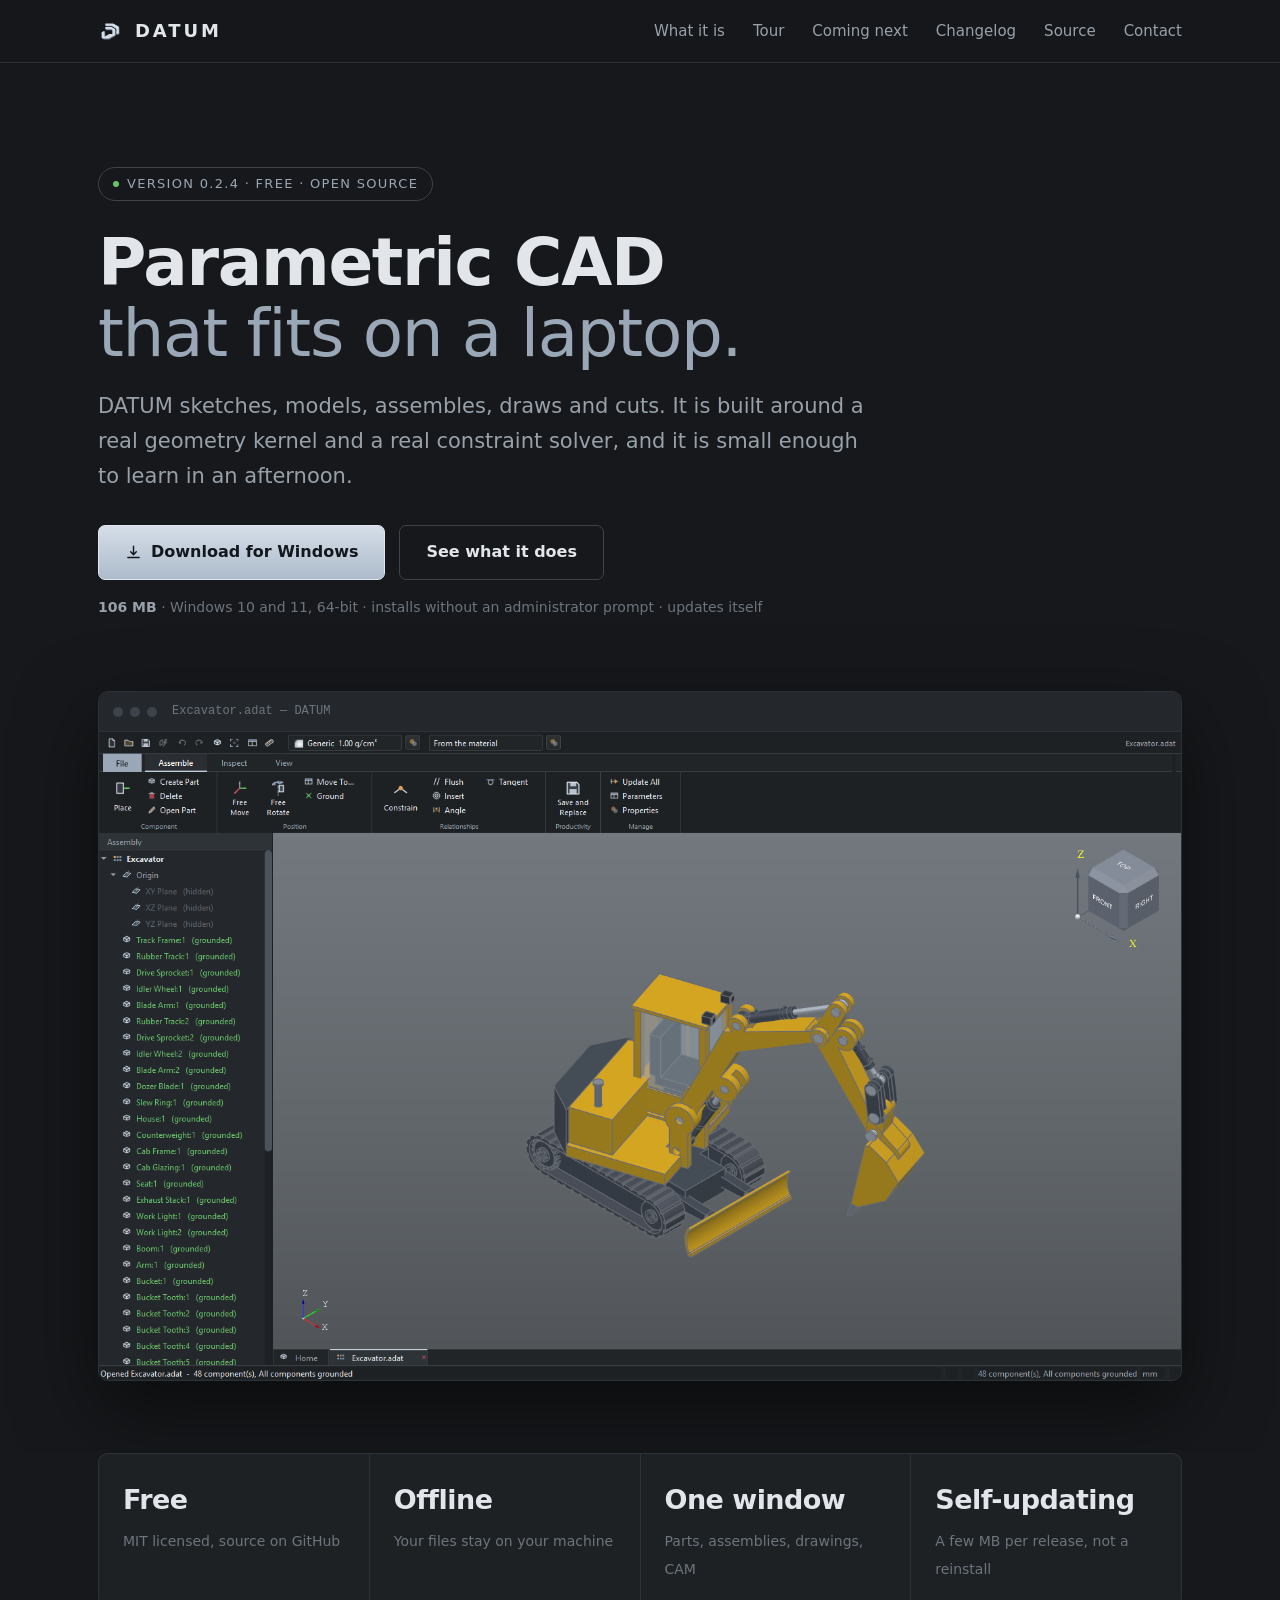
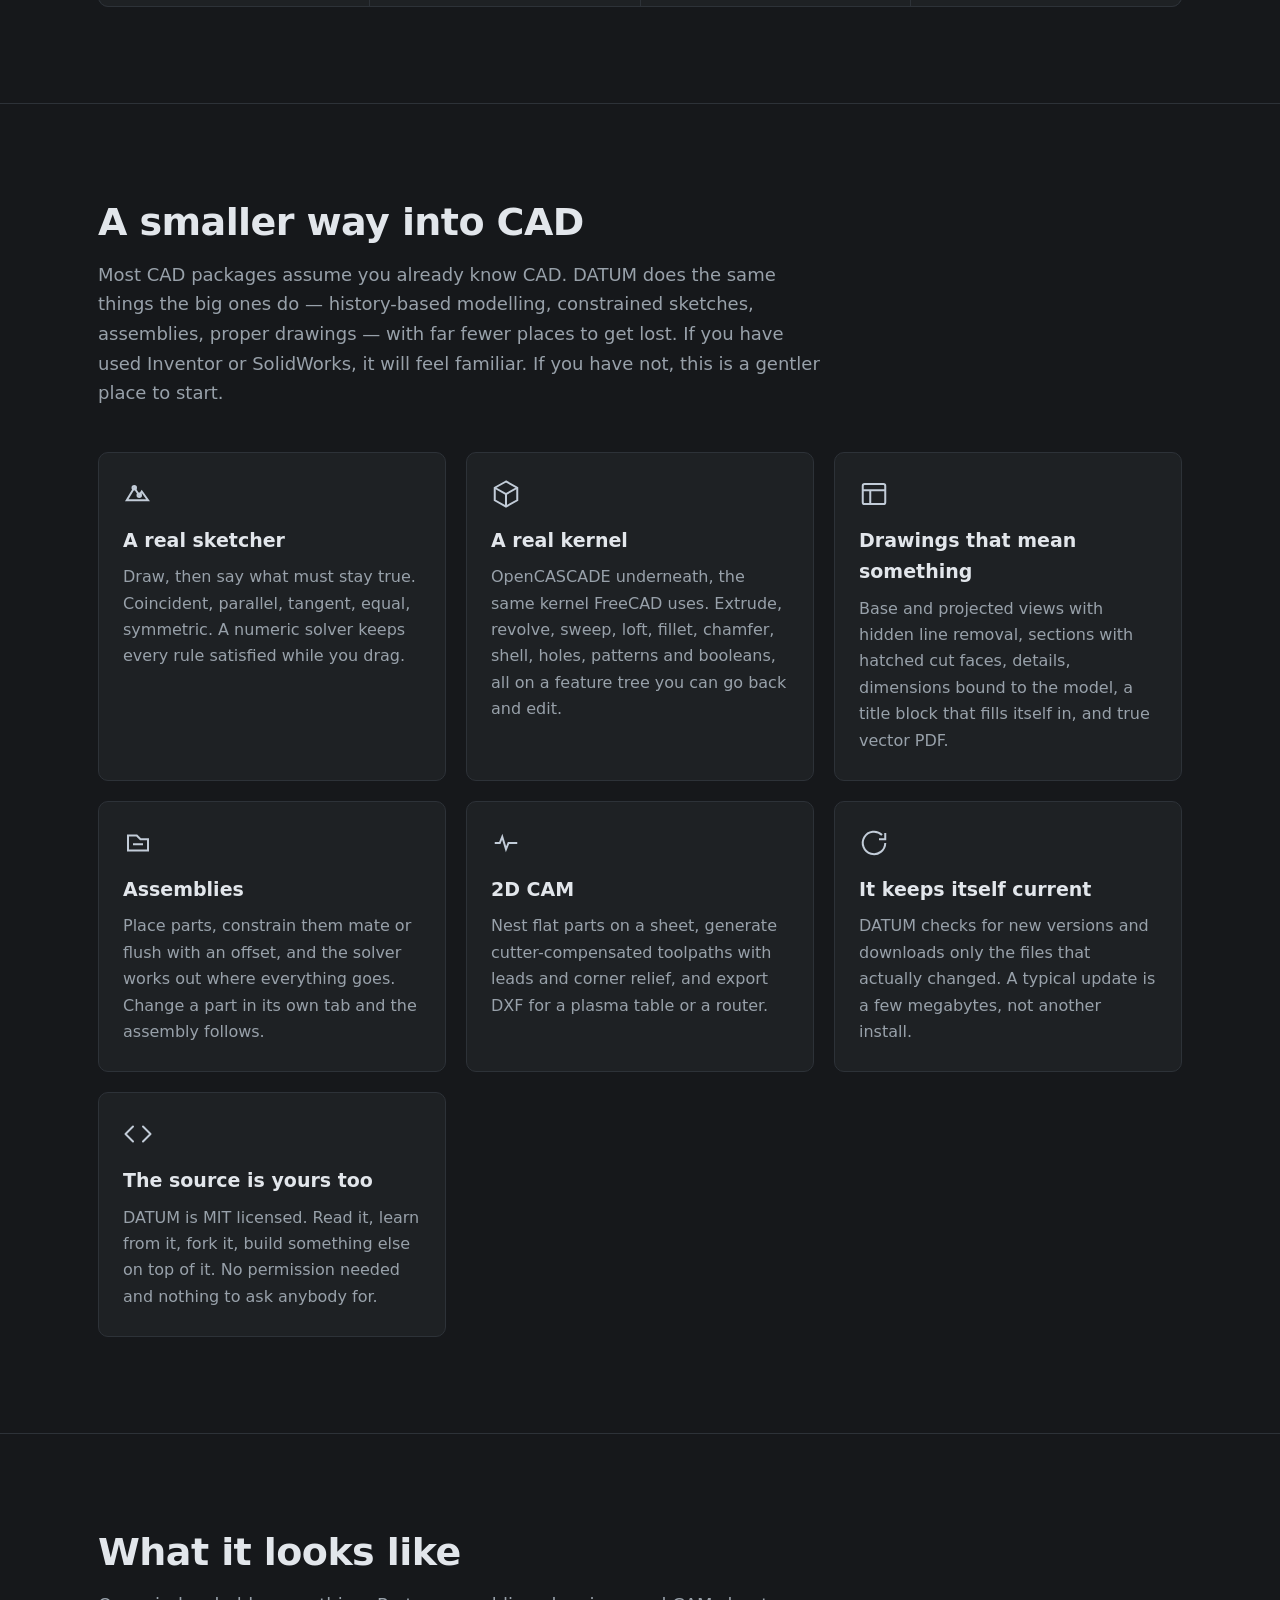
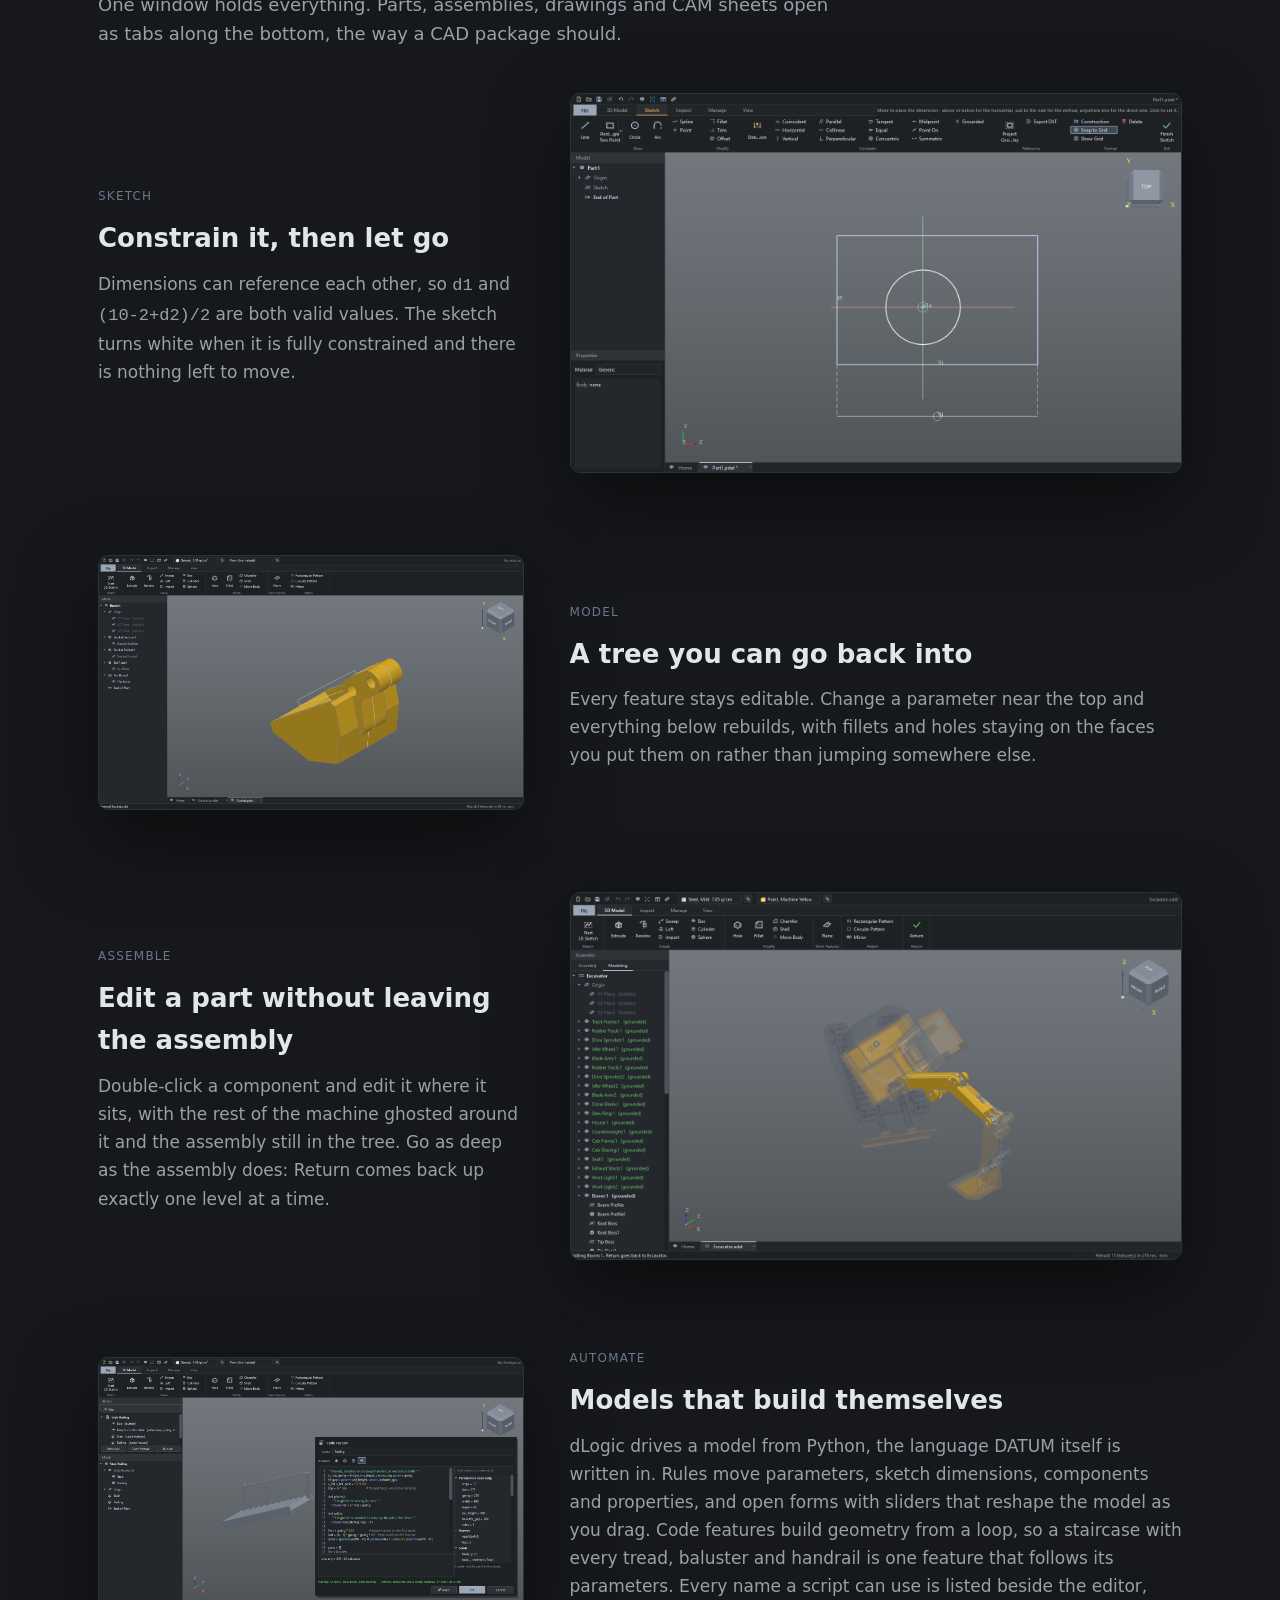
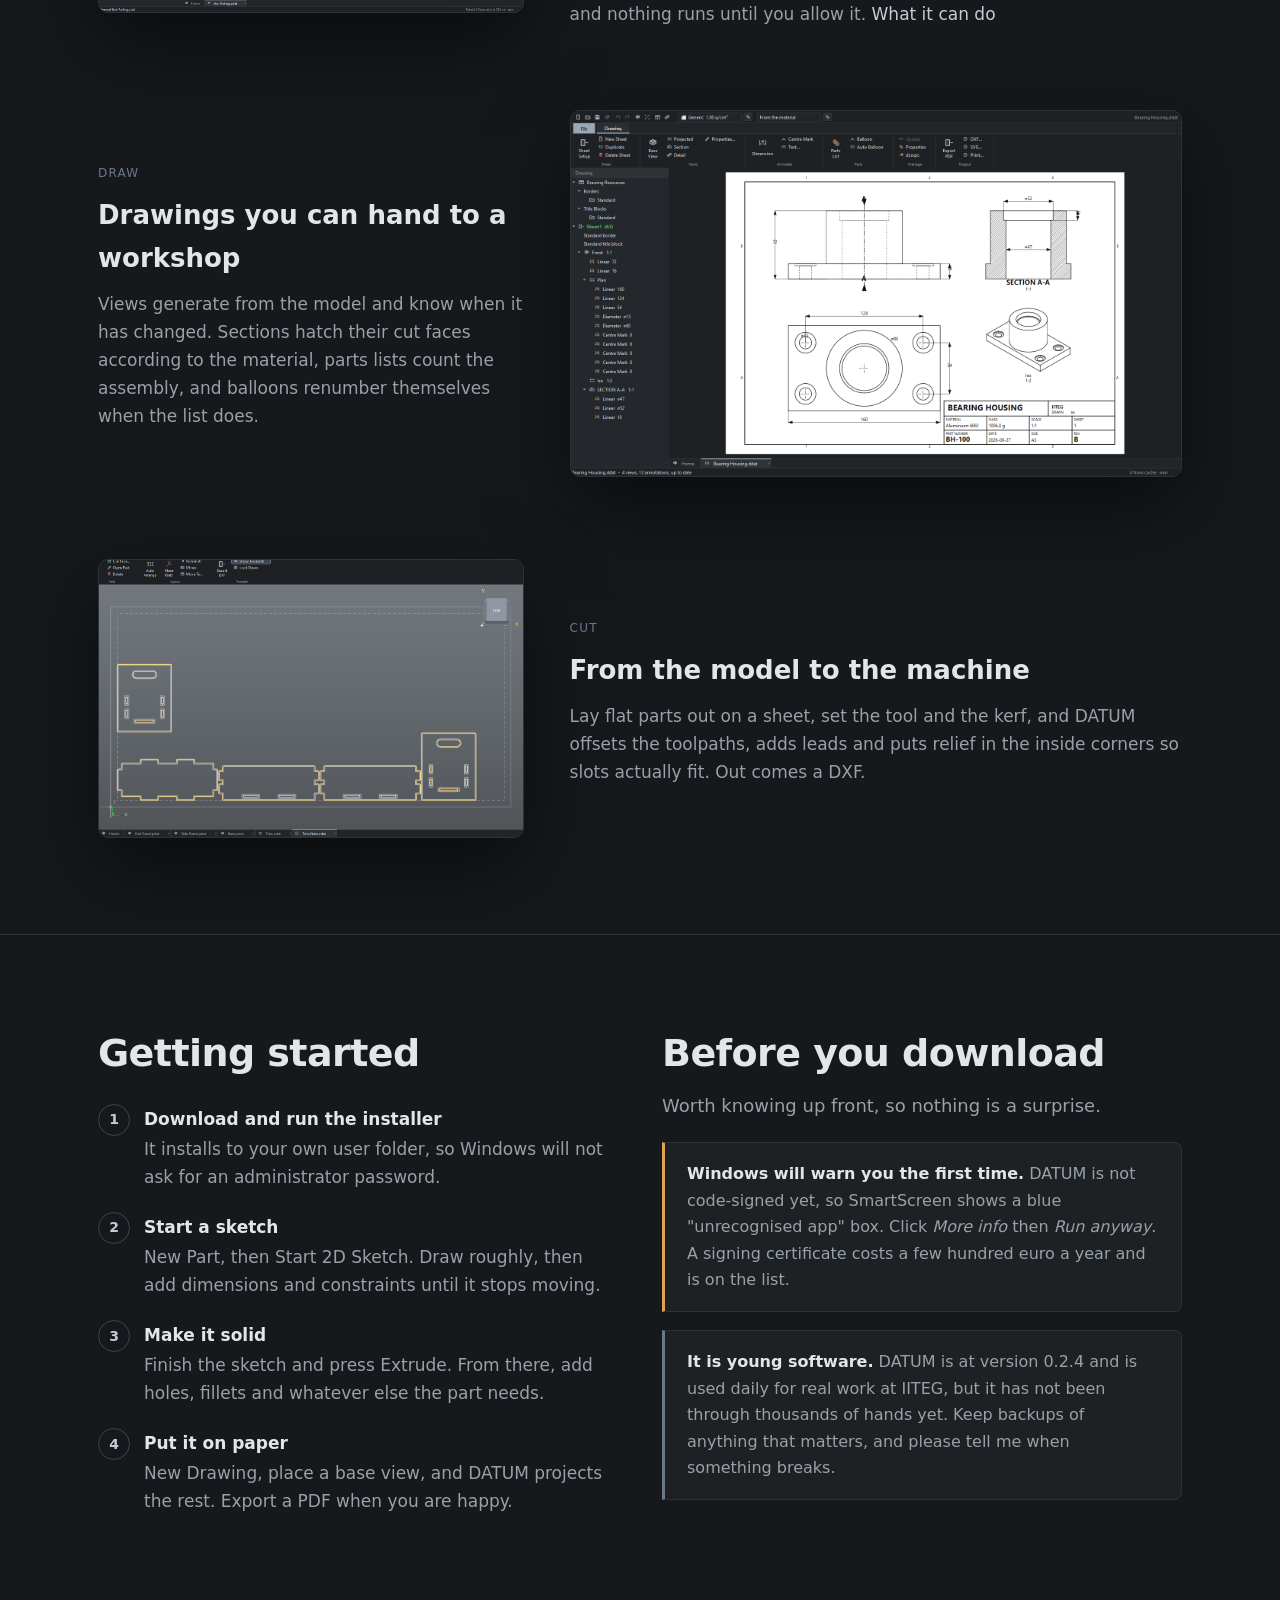
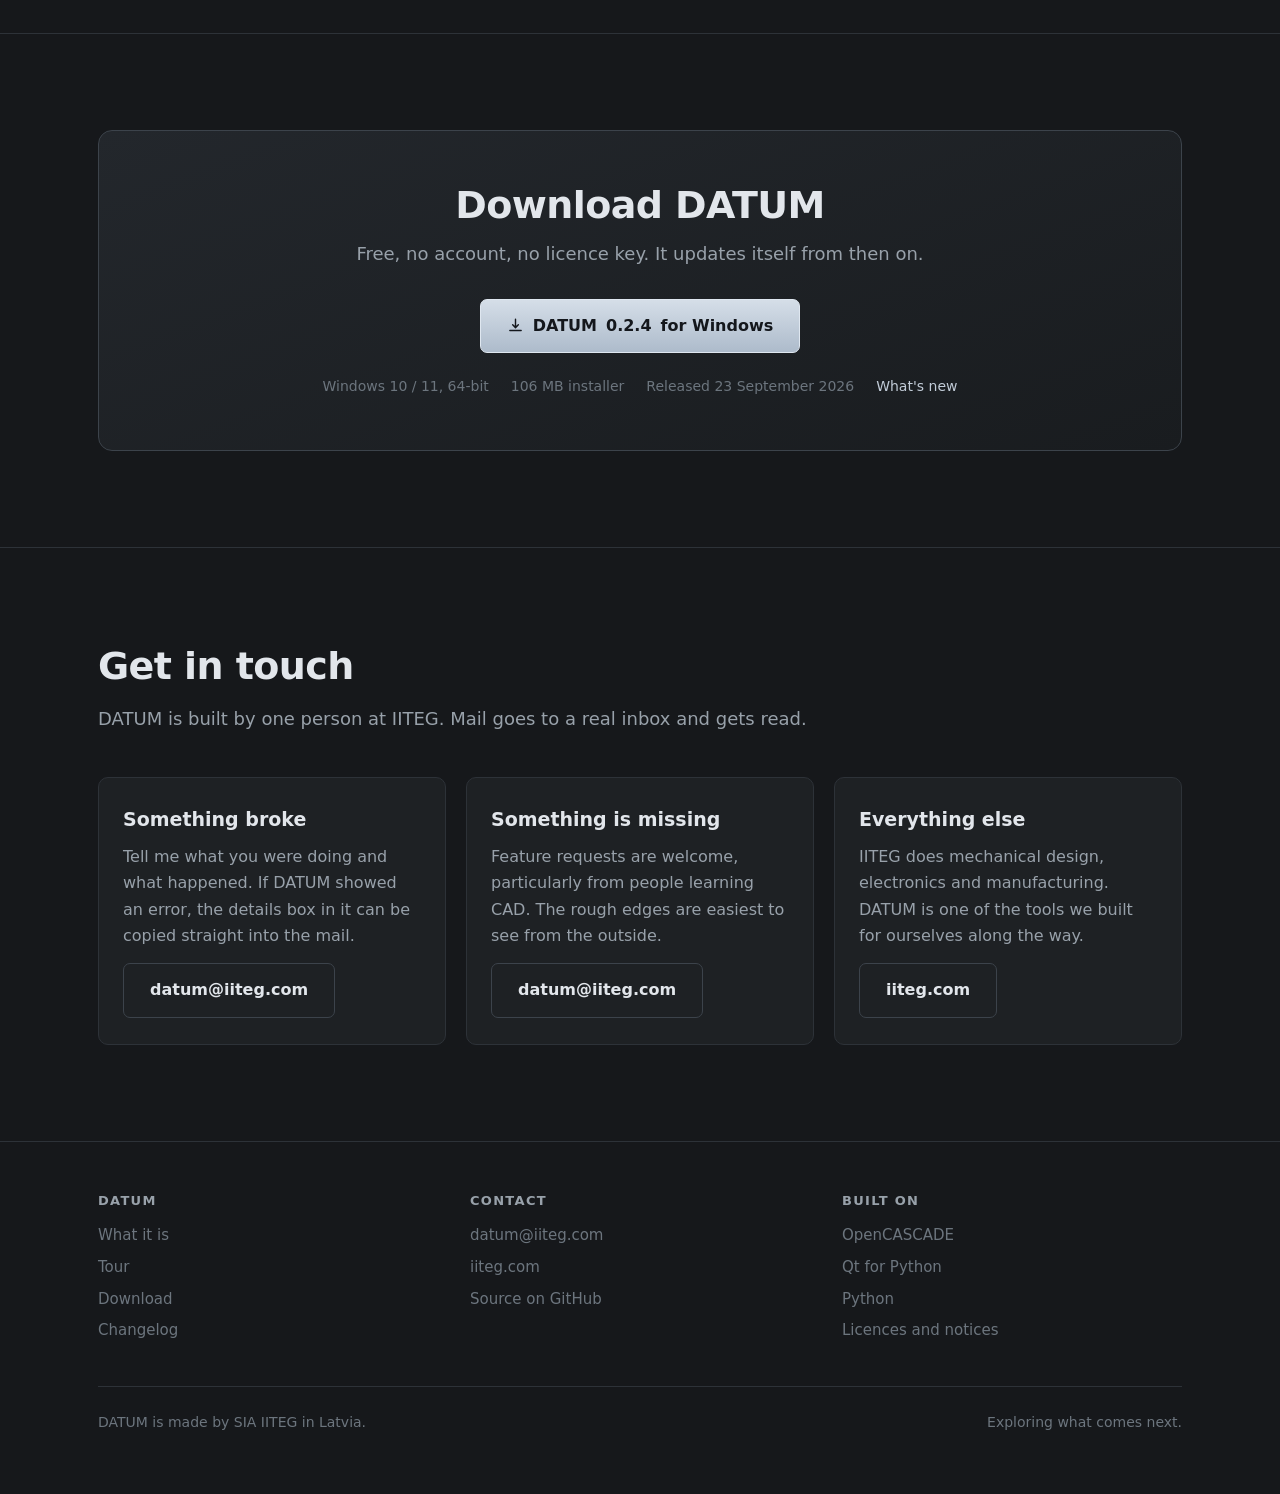
==== site/index.html @ 42f914b1 "Coming next on the website, read live from the admin board A new public endpoint, api.iiteg.com/datu" ====
<!DOCTYPE html>
<html lang="en">
<head>
<meta charset="utf-8">
<meta name="viewport" content="width=device-width, initial-scale=1">
<title>DATUM — parametric CAD from IITEG</title>
<meta name="description" content="A parametric CAD application for Windows. Sketch, model, assemble, draw and cut. Free to download.">
<meta property="og:title" content="DATUM — parametric CAD">
<meta property="og:description" content="Sketch, model, assemble, draw and cut. A small parametric CAD application for Windows. Free.">
<meta property="og:type" content="website">
<meta property="og:url" content="https://datum.iiteg.com/">
<meta property="og:image" content="https://datum.iiteg.com/img/assembly.png">
<meta name="theme-color" content="#16181b">
<link rel="icon" href="img/mark.svg" type="image/svg+xml">
<link rel="stylesheet" href="style.css">
</head>
<body>

<header class="top">
  <div class="wrap nav">
    <a class="brand" href="./">
      <svg viewBox="0 0 181 181" aria-hidden="true">
        <g fill="#69788b" transform="translate(5,6)">
          <path d="M51 38H105L144 60L145 105L127 114L128 75L96 54H51Z"/>
          <path d="M51 62H94L119 77V118L74 143H36L25 137V100L45 89V128L47 129L79 111H100V84L93 79H51Z"/>
        </g>
        <g fill="#d5dee8">
          <path d="M51 38H105L144 60L145 105L127 114L128 75L96 54H51Z"/>
          <path d="M51 62H94L119 77V118L74 143H36L25 137V100L45 89V128L47 129L79 111H100V84L93 79H51Z"/>
        </g>
      </svg>
      DATUM
    </a>
    <a class="link" href="#what">What it is</a>
    <a class="link" href="#tour">Tour</a>
    <a class="link" href="#upcoming">Coming next</a>
    <a class="link" href="changelog.html">Changelog</a>
    <a class="link" href="https://github.com/Artis-98/datum">Source</a>
    <a class="link" href="#contact">Contact</a>
  </div>
</header>

<!-- ------------------------------------------------------------- hero -->
<div class="hero">
  <div class="wrap">
    <div class="inner">
      <div class="eyebrow"><span class="dot"></span>
        <span id="badge-version">Version 0.2.4 · free · open source</span>
      </div>
      <h1>Parametric CAD<br><span class="quiet">that fits on a laptop.</span></h1>
      <p class="lede">
        DATUM sketches, models, assembles, draws and cuts. It is built
        around a real geometry kernel and a real constraint solver, and it
        is small enough to learn in an afternoon.
      </p>
      <div class="cta-row">
        <a class="btn primary" id="download-btn"
           href="https://api.iiteg.com/datum/0.2.4/DATUM-0.2.4-setup.exe">
          <svg viewBox="0 0 24 24" fill="none" stroke="currentColor"
               stroke-width="2" stroke-linecap="round"
               stroke-linejoin="round" aria-hidden="true">
            <path d="M12 3v12m0 0 4-4m-4 4-4-4M4 19h16"/>
          </svg>
          Download for Windows
        </a>
        <a class="btn ghost" href="#tour">See what it does</a>
      </div>
      <p class="cta-note">
        <strong id="size-note">106 MB</strong> · Windows 10 and 11, 64-bit ·
        installs without an administrator prompt · updates itself
      </p>
    </div>

    <div class="showcase">
      <div class="frame">
        <div class="frame-bar">
          <i></i><i></i><i></i>
          <span>Excavator.adat — DATUM</span>
        </div>
        <img src="img/assembly.png" width="1600" height="958"
             alt="A tracked excavator of 48 components open in DATUM, with
                  the component tree listing every part on the left.">
      </div>
    </div>
  </div>
</div>

<!-- ------------------------------------------------------------- facts -->
<section class="tight">
  <div class="wrap">
    <div class="facts">
      <div class="fact"><b>Free</b><span>MIT licensed, source on GitHub</span></div>
      <div class="fact"><b>Offline</b><span>Your files stay on your machine</span></div>
      <div class="fact"><b>One window</b><span>Parts, assemblies, drawings, CAM</span></div>
      <div class="fact"><b>Self-updating</b><span>A few MB per release, not a reinstall</span></div>
    </div>
  </div>
</section>

<!-- -------------------------------------------------------------- what -->
<section id="what" class="rule">
  <div class="wrap">
    <h2>A smaller way into CAD</h2>
    <p class="section-lede">
      Most CAD packages assume you already know CAD. DATUM does the same
      things the big ones do — history-based modelling, constrained
      sketches, assemblies, proper drawings — with far fewer places to get
      lost. If you have used Inventor or SolidWorks, it will feel familiar.
      If you have not, this is a gentler place to start.
    </p>

    <div class="grid">
      <div class="card">
        <div class="ico"><svg viewBox="0 0 24 24" fill="none"
          stroke="currentColor" stroke-width="1.6"><path
          d="M3 17 9 7l4 6 2-3 5 7z"/><circle cx="9" cy="7" r="1.4"/>
          <circle cx="13" cy="13" r="1.4"/></svg></div>
        <h3>A real sketcher</h3>
        <p>Draw, then say what must stay true. Coincident, parallel,
          tangent, equal, symmetric. A numeric solver keeps every rule
          satisfied while you drag.</p>
      </div>
      <div class="card">
        <div class="ico"><svg viewBox="0 0 24 24" fill="none"
          stroke="currentColor" stroke-width="1.6"><path
          d="M12 2 3 7v10l9 5 9-5V7z"/><path d="M3 7l9 5 9-5M12 12v10"/>
          </svg></div>
        <h3>A real kernel</h3>
        <p>OpenCASCADE underneath, the same kernel FreeCAD uses. Extrude,
          revolve, sweep, loft, fillet, chamfer, shell, holes, patterns
          and booleans, all on a feature tree you can go back and edit.</p>
      </div>
      <div class="card">
        <div class="ico"><svg viewBox="0 0 24 24" fill="none"
          stroke="currentColor" stroke-width="1.6"><rect x="3" y="4"
          width="18" height="16" rx="1.5"/><path d="M3 9h18M9 9v11"/>
          </svg></div>
        <h3>Drawings that mean something</h3>
        <p>Base and projected views with hidden line removal, sections
          with hatched cut faces, details, dimensions bound to the model,
          a title block that fills itself in, and true vector PDF.</p>
      </div>
      <div class="card">
        <div class="ico"><svg viewBox="0 0 24 24" fill="none"
          stroke="currentColor" stroke-width="1.6"><path
          d="M4 6h7l3 3h6v9H4z"/><path d="M8 13h8"/></svg></div>
        <h3>Assemblies</h3>
        <p>Place parts, constrain them mate or flush with an offset, and
          the solver works out where everything goes. Change a part in its
          own tab and the assembly follows.</p>
      </div>
      <div class="card">
        <div class="ico"><svg viewBox="0 0 24 24" fill="none"
          stroke="currentColor" stroke-width="1.6"><path
          d="M3 12h4l2-5 3 10 2-5h7"/></svg></div>
        <h3>2D CAM</h3>
        <p>Nest flat parts on a sheet, generate cutter-compensated
          toolpaths with leads and corner relief, and export DXF for a
          plasma table or a router.</p>
      </div>
      <div class="card">
        <div class="ico"><svg viewBox="0 0 24 24" fill="none"
          stroke="currentColor" stroke-width="1.6"><path
          d="M21 12a9 9 0 1 1-2.6-6.4"/><path d="M21 4v5h-5"/></svg></div>
        <h3>It keeps itself current</h3>
        <p>DATUM checks for new versions and downloads only the files that
          actually changed. A typical update is a few megabytes, not
          another install.</p>
      </div>
      <div class="card">
        <div class="ico"><svg viewBox="0 0 24 24" fill="none"
          stroke="currentColor" stroke-width="1.6" stroke-linecap="round"
          stroke-linejoin="round"><path d="M16 18l6-6-6-6M8 6l-6 6 6 6"/>
          </svg></div>
        <h3>The source is yours too</h3>
        <p>DATUM is MIT licensed. Read it, learn from it, fork it, build
          something else on top of it. No permission needed and nothing to
          ask anybody for.</p>
      </div>
    </div>
  </div>
</section>

<!-- --------------------------------------------------------------- tour -->
<section id="tour" class="rule">
  <div class="wrap">
    <h2>What it looks like</h2>
    <p class="section-lede">
      One window holds everything. Parts, assemblies, drawings and CAM
      sheets open as tabs along the bottom, the way a CAD package should.
    </p>

    <div class="shots">

      <div class="shot">
        <div class="copy">
          <span class="tag">Sketch</span>
          <h3>Constrain it, then let go</h3>
          <p>Dimensions can reference each other, so
            <code>d1</code> and <code>(10-2+d2)/2</code> are both valid
            values. The sketch turns white when it is fully constrained
            and there is nothing left to move.</p>
        </div>
        <div class="frame">
          <img src="img/sketch.png" width="1500" height="928" loading="lazy"
               alt="The DATUM sketcher with a rectangle and a circle,
                    dimensioned and fully constrained.">
        </div>
      </div>

      <div class="shot flip">
        <div class="copy">
          <span class="tag">Model</span>
          <h3>A tree you can go back into</h3>
          <p>Every feature stays editable. Change a parameter near the top
            and everything below rebuilds, with fillets and holes staying
            on the faces you put them on rather than jumping somewhere
            else.</p>
        </div>
        <div class="frame">
          <img src="img/part.png" width="1600" height="958" loading="lazy"
               alt="An excavator bucket modelled in DATUM, shelled out of a
                    solid, with its feature tree beside it.">
        </div>
      </div>

      <div class="shot">
        <div class="copy">
          <span class="tag">Assemble</span>
          <h3>Edit a part without leaving the assembly</h3>
          <p>Double-click a component and edit it where it sits, with the
            rest of the machine ghosted around it and the assembly still
            in the tree. Go as deep as the assembly does: Return comes
            back up exactly one level at a time.</p>
        </div>
        <div class="frame">
          <img src="img/inplace.png" width="1600" height="958" loading="lazy"
               alt="An excavator boom being edited inside the assembly it
                    belongs to, with the rest of the machine ghosted.">
        </div>
      </div>

      <div class="shot flip">
        <div class="copy">
          <span class="tag">Automate</span>
          <h3>Models that build themselves</h3>
          <p>dLogic drives a model from Python, the language DATUM itself
            is written in. Rules move parameters, sketch dimensions,
            components and properties, and open forms with sliders that
            reshape the model as you drag. Code features build geometry
            from a loop, so a staircase with every tread, baluster and
            handrail is one feature that follows its parameters. Every
            name a script can use is listed beside the editor, and
            nothing runs until you allow it.
            <a href="https://github.com/Artis-98/datum/blob/main/docs/DLOGIC.md">What
            it can do</a></p>
        </div>
        <div class="frame">
          <img src="img/dlogic.png" width="1600" height="958" loading="lazy"
               alt="A parametric staircase in DATUM, with the code feature
                    that builds its railing open beside it.">
        </div>
      </div>

      <div class="shot">
        <div class="copy">
          <span class="tag">Draw</span>
          <h3>Drawings you can hand to a workshop</h3>
          <p>Views generate from the model and know when it has changed.
            Sections hatch their cut faces according to the material,
            parts lists count the assembly, and balloons renumber
            themselves when the list does.</p>
        </div>
        <div class="frame">
          <img src="img/drawing.png" width="1600" height="958" loading="lazy"
               alt="A DATUM drawing of a bearing housing: front view, plan,
                    a hatched section through the bore and an isometric,
                    dimensioned, with the title block filled in from the
                    model.">
        </div>
      </div>

      <div class="shot flip">
        <div class="copy">
          <span class="tag">Cut</span>
          <h3>From the model to the machine</h3>
          <p>Lay flat parts out on a sheet, set the tool and the kerf, and
            DATUM offsets the toolpaths, adds leads and puts relief in the
            inside corners so slots actually fit. Out comes a DXF.</p>
        </div>
        <div class="frame">
          <img src="img/cam.png" width="1368" height="894" loading="lazy"
               alt="Flat parts nested on a sheet in DATUM with
                    cutter-compensated toolpaths around each one.">
        </div>
      </div>

    </div>
  </div>
</section>

<!-- ------------------------------------------------------------ getting -->
<section id="start" class="rule">
  <div class="wrap">
    <div class="grid" style="grid-template-columns:repeat(auto-fit,minmax(300px,1fr));gap:44px">
      <div>
        <h2>Getting started</h2>
        <ol class="steps" style="margin-top:28px">
          <li><strong>Download and run the installer</strong>
            It installs to your own user folder, so Windows will not ask
            for an administrator password.</li>
          <li><strong>Start a sketch</strong>
            New Part, then Start 2D Sketch. Draw roughly, then add
            dimensions and constraints until it stops moving.</li>
          <li><strong>Make it solid</strong>
            Finish the sketch and press Extrude. From there, add holes,
            fillets and whatever else the part needs.</li>
          <li><strong>Put it on paper</strong>
            New Drawing, place a base view, and DATUM projects the rest.
            Export a PDF when you are happy.</li>
        </ol>
      </div>
      <div>
        <h2>Before you download</h2>
        <p class="section-lede" style="margin-bottom:22px">
          Worth knowing up front, so nothing is a surprise.
        </p>
        <div class="note" style="margin-bottom:18px">
          <strong>Windows will warn you the first time.</strong>
          DATUM is not code-signed yet, so SmartScreen shows a blue
          "unrecognised app" box. Click <em>More info</em> then
          <em>Run anyway</em>. A signing certificate costs a few hundred
          euro a year and is on the list.
        </div>
        <div class="note" style="border-left-color:var(--silver-deep)">
          <strong>It is young software.</strong>
          DATUM is at version 0.2.4 and is used daily for real work at
          IITEG, but it has not been through thousands of hands yet.
          Keep backups of anything that matters, and please tell me when
          something breaks.
        </div>
      </div>
    </div>
  </div>
</section>

<!-- ----------------------------------------------------------- upcoming -->
<section id="upcoming" class="rule" hidden>
  <div class="wrap">
    <h2>Coming next</h2>
    <p class="section-lede">
      Asked for by the people using DATUM, and next in line. This list is
      read live from my own task board, so it is always what I am actually
      working towards. Missing something? <a href="#contact">Tell me</a>.
    </p>
    <ol class="upcoming-list" id="upcoming-list"></ol>
  </div>
</section>

<!-- ----------------------------------------------------------- download -->
<section id="download" class="rule">
  <div class="wrap">
    <div class="download-panel">
      <h2>Download DATUM</h2>
      <p class="section-lede">
        Free, no account, no licence key. It updates itself from then on.
      </p>
      <a class="btn primary" id="download-btn-2"
         href="https://api.iiteg.com/datum/0.2.4/DATUM-0.2.4-setup.exe">
        <svg viewBox="0 0 24 24" fill="none" stroke="currentColor"
             stroke-width="2" stroke-linecap="round" stroke-linejoin="round"
             aria-hidden="true"><path d="M12 3v12m0 0 4-4m-4 4-4-4M4 19h16"/>
        </svg>
        DATUM <span id="btn-version">0.2.4</span> for Windows
      </a>
      <div class="meta-row">
        <span>Windows 10 / 11, 64-bit</span>
        <span id="meta-size">106 MB installer</span>
        <span id="meta-date">Released 23 September 2026</span>
        <span><a href="changelog.html">What's new</a></span>
      </div>
    </div>
  </div>
</section>

<!-- ------------------------------------------------------------ contact -->
<section id="contact" class="rule">
  <div class="wrap">
    <h2>Get in touch</h2>
    <p class="section-lede">
      DATUM is built by one person at IITEG. Mail goes to a real inbox and
      gets read.
    </p>
    <div class="grid">
      <div class="card">
        <h3>Something broke</h3>
        <p style="margin-bottom:14px">Tell me what you were doing and what
          happened. If DATUM showed an error, the details box in it can be
          copied straight into the mail.</p>
        <a class="btn ghost" href="mailto:datum@iiteg.com?subject=DATUM%20bug%20report">
          datum@iiteg.com</a>
      </div>
      <div class="card">
        <h3>Something is missing</h3>
        <p style="margin-bottom:14px">Feature requests are welcome,
          particularly from people learning CAD. The rough edges are
          easiest to see from the outside.</p>
        <a class="btn ghost" href="mailto:datum@iiteg.com?subject=DATUM%20suggestion">
          datum@iiteg.com</a>
      </div>
      <div class="card">
        <h3>Everything else</h3>
        <p style="margin-bottom:14px">IITEG does mechanical design,
          electronics and manufacturing. DATUM is one of the tools we
          built for ourselves along the way.</p>
        <a class="btn ghost" href="https://iiteg.com">iiteg.com</a>
      </div>
    </div>
  </div>
</section>

<footer>
  <div class="wrap">
    <div class="foot-grid">
      <div>
        <h4>DATUM</h4>
        <a href="#what">What it is</a>
        <a href="#tour">Tour</a>
        <a href="#download">Download</a>
        <a href="changelog.html">Changelog</a>
      </div>
      <div>
        <h4>Contact</h4>
        <a href="mailto:datum@iiteg.com">datum@iiteg.com</a>
        <a href="https://iiteg.com">iiteg.com</a>
        <a href="https://github.com/Artis-98/datum">Source on GitHub</a>
      </div>
      <div>
        <h4>Built on</h4>
        <a href="https://dev.opencascade.org/">OpenCASCADE</a>
        <a href="https://www.qt.io/qt-for-python">Qt for Python</a>
        <a href="https://www.python.org/">Python</a>
        <a href="licences.html">Licences and notices</a>
      </div>
    </div>
    <div class="foot-bottom">
      <span>DATUM is made by SIA IITEG in Latvia.</span>
      <span>Exploring what comes next.</span>
    </div>
  </div>
</footer>

<script>
/* The download button and the version text come from the same release
 * feed the application itself reads, so the page cannot advertise a
 * version that is not actually published.  If the feed cannot be
 * reached, the values written into the HTML stand and the page is still
 * correct, just not self-updating. */
(function () {
  var FEED = "https://api.iiteg.com/datum/latest.json";

  function mb(bytes) {
    return Math.round(bytes / 1048576) + " MB";
  }

  function when(iso) {
    if (!iso) { return null; }
    var d = new Date(iso + "T00:00:00");
    if (isNaN(d)) { return null; }
    return d.toLocaleDateString("en-GB",
      { day: "numeric", month: "long", year: "numeric" });
  }

  fetch(FEED, { cache: "no-store" })
    .then(function (r) { return r.ok ? r.json() : Promise.reject(r.status); })
    .then(function (feed) {
      if (!feed || !feed.version) { return; }
      var v = feed.version;
      var url = feed.installer
        ? "https://api.iiteg.com/datum/" + feed.installer
        : null;

      var set = function (id, text) {
        var el = document.getElementById(id);
        if (el && text) { el.textContent = text; }
      };
      set("badge-version",
          "Version " + v + " · free · open source");
      set("btn-version", v);

      if (url) {
        ["download-btn", "download-btn-2"].forEach(function (id) {
          var el = document.getElementById(id);
          if (el) { el.href = url; }
        });
      }
      var released = when(feed.released);
      if (released) { set("meta-date", "Released " + released); }

      /* The feed's size is the unpacked build; the installer is what
       * anybody actually downloads, so ask the server for its length
       * rather than quoting the wrong number. */
      if (url) {
        fetch(url, { method: "HEAD" }).then(function (r) {
          var len = parseInt(r.headers.get("Content-Length") || "0", 10);
          if (len > 0) {
            set("meta-size", mb(len) + " installer");
            set("size-note", mb(len));
          }
        }).catch(function () {});
      }
    })
    .catch(function () { /* the page already says something true */ });
})();
</script>
<script>
/* What is coming next, read live from the admin board: the requests
 * flagged urgent and not done yet (api.iiteg.com/datum-upcoming.php).
 * The section stays hidden until the list arrives, so if the board
 * cannot be reached the page simply does not mention it. */
(function () {
  var list = document.getElementById("upcoming-list");
  if (!list) { return; }
  fetch("https://api.iiteg.com/datum-upcoming.php", { cache: "no-store" })
    .then(function (r) { return r.ok ? r.json() : Promise.reject(r.status); })
    .then(function (data) {
      var items = (data && data.upcoming) || [];
      if (!items.length) { return; }
      items.forEach(function (item) {
        var li = document.createElement("li");
        li.textContent = item.title;
        if (item.status === "in_progress" || item.status === "review") {
          var tag = document.createElement("span");
          tag.className = "doing";
          tag.textContent = "in progress";
          li.appendChild(tag);
        }
        list.appendChild(li);
      });
      var box = document.getElementById("upcoming");
      if (box) { box.hidden = false; }
    })
    .catch(function () { /* nothing shown is better than something wrong */ });
})();
</script>
</body>
</html>
---- site/style.css ----
/* DATUM - datum.iiteg.com
 *
 * The palette is the application's own: neutral greys with a trace of
 * blue left in them, and the mark's silver as the one accent.  A page
 * that looks like the thing it is selling is doing half the work.
 */

:root {
  --bg: #16181b;
  --bg-deep: #101214;
  --panel: #1e2124;
  --panel-soft: #24282c;
  --border: #2d3238;
  --border-bright: #3c434b;

  --text: #e2e6eb;
  --dim: #98a1aa;
  --faint: #6c757e;

  --silver: #c2ccd8;
  --silver-dim: #9aa7b6;
  --silver-deep: #69788b;
  --ink: #14171c;

  --amber: #e0a355;
  --green: #69c26b;

  --radius: 10px;
  --gutter: clamp(20px, 5vw, 48px);
  --measure: 1180px;

  /* Aptos is Microsoft's, licensed with Office, so it is named rather
   * than shipped.  On a Windows machine with Office it renders as Aptos;
   * everywhere else the fallbacks are close enough in width and tone
   * that the layout does not move. */
  --font: "Aptos", "Aptos Display", "Segoe UI Variable Display",
          "Segoe UI", system-ui, -apple-system, "Helvetica Neue",
          Arial, sans-serif;
  --mono: "Cascadia Mono", "Consolas", ui-monospace, monospace;
}

* { box-sizing: border-box; }

html { scroll-behavior: smooth; }

body {
  margin: 0;
  background: var(--bg);
  color: var(--text);
  font-family: var(--font);
  font-size: 17px;
  line-height: 1.65;
  -webkit-font-smoothing: antialiased;
}

img { max-width: 100%; height: auto; display: block; }

a { color: var(--silver); text-decoration: none; }
a:hover { color: #fff; }

.wrap {
  max-width: var(--measure);
  margin: 0 auto;
  padding: 0 var(--gutter);
}

/* ------------------------------------------------------------------ nav */

header.top {
  position: sticky;
  top: 0;
  z-index: 40;
  background: rgba(22, 24, 27, 0.86);
  backdrop-filter: blur(12px);
  border-bottom: 1px solid var(--border);
}

.nav {
  display: flex;
  align-items: center;
  gap: 28px;
  height: 62px;
}

.brand {
  display: flex;
  align-items: center;
  gap: 11px;
  font-weight: 700;
  letter-spacing: 0.16em;
  font-size: 18px;
  color: var(--text);
  margin-right: auto;
}
.brand:hover { color: var(--text); }
.brand svg { width: 26px; height: 26px; flex: none; }

.nav a.link {
  color: var(--dim);
  font-size: 15px;
  transition: color 0.15s;
}
.nav a.link:hover { color: var(--text); }
.nav a.link.here { color: var(--text); }

/* --------------------------------------------------------------- buttons */

.btn {
  display: inline-flex;
  align-items: center;
  justify-content: center;
  gap: 9px;
  padding: 13px 26px;
  border-radius: 7px;
  font-family: inherit;
  font-size: 16px;
  font-weight: 600;
  border: 1px solid transparent;
  cursor: pointer;
  transition: background 0.15s, border-color 0.15s, transform 0.08s;
}
.btn:active { transform: translateY(1px); }

.btn.primary {
  background: linear-gradient(180deg, #d5dee8, #adbbcb);
  color: var(--ink);
  border-color: #dfe7f0;
}
.btn.primary:hover {
  background: linear-gradient(180deg, #e6edf5, #bcc9d8);
  color: var(--ink);
}

.btn.ghost {
  background: transparent;
  border-color: var(--border-bright);
  color: var(--text);
}
.btn.ghost:hover { border-color: var(--silver-dim); color: #fff; }

.btn svg { width: 17px; height: 17px; }

/* ----------------------------------------------------------------- hero */

.hero {
  position: relative;
  padding: clamp(56px, 9vw, 104px) 0 clamp(40px, 6vw, 72px);
  overflow: hidden;
}
.hero::before {
  content: "";
  position: absolute;
  inset: -40% 20% auto -10%;
  height: 560px;
  background: radial-gradient(closest-side,
              rgba(122, 142, 166, 0.22), transparent 70%);
  pointer-events: none;
}

.hero .inner { position: relative; max-width: 780px; }

.eyebrow {
  display: inline-flex;
  align-items: center;
  gap: 8px;
  font-size: 13px;
  letter-spacing: 0.1em;
  text-transform: uppercase;
  color: var(--silver-dim);
  border: 1px solid var(--border-bright);
  border-radius: 999px;
  padding: 5px 14px;
  margin-bottom: 26px;
}
.eyebrow .dot {
  width: 6px; height: 6px; border-radius: 50%;
  background: var(--green);
}

h1 {
  font-size: clamp(38px, 6.4vw, 66px);
  line-height: 1.08;
  letter-spacing: -0.02em;
  margin: 0 0 20px;
  font-weight: 700;
}
h1 .quiet { color: var(--silver-dim); font-weight: 400; }

.lede {
  font-size: clamp(18px, 2.2vw, 21px);
  color: var(--dim);
  margin: 0 0 32px;
  max-width: 62ch;
}

.cta-row {
  display: flex;
  flex-wrap: wrap;
  gap: 14px;
  align-items: center;
}
.cta-note {
  font-size: 14px;
  color: var(--faint);
  margin-top: 16px;
}
.cta-note strong { color: var(--dim); font-weight: 600; }

/* ----------------------------------------------------------- hero shot */

.showcase {
  margin: clamp(40px, 6vw, 72px) 0 0;
  position: relative;
}
.frame {
  border: 1px solid var(--border);
  border-radius: var(--radius);
  overflow: hidden;
  background: var(--panel);
  box-shadow: 0 30px 80px rgba(0, 0, 0, 0.5),
              0 2px 0 rgba(255, 255, 255, 0.03) inset;
}
.frame img { width: 100%; height: auto; }

.frame-bar {
  display: flex;
  align-items: center;
  gap: 7px;
  padding: 10px 14px;
  background: var(--panel-soft);
  border-bottom: 1px solid var(--border);
}
.frame-bar i {
  width: 10px; height: 10px; border-radius: 50%;
  background: var(--border-bright);
  display: block;
}
.frame-bar span {
  margin-left: 8px;
  font-size: 12px;
  color: var(--faint);
  font-family: var(--mono);
}

/* -------------------------------------------------------------- sections */

section { padding: clamp(56px, 8vw, 96px) 0; }
section.tight { padding-top: 0; }

.rule { border-top: 1px solid var(--border); }

h2 {
  font-size: clamp(27px, 3.6vw, 38px);
  line-height: 1.2;
  letter-spacing: -0.015em;
  margin: 0 0 14px;
  font-weight: 700;
}
h3 {
  font-size: 19px;
  margin: 0 0 8px;
  font-weight: 650;
}
.section-lede {
  color: var(--dim);
  max-width: 64ch;
  margin: 0 0 44px;
  font-size: 18px;
}

/* ---------------------------------------------------------------- grids */

.grid {
  display: grid;
  gap: 20px;
  grid-template-columns: repeat(auto-fit, minmax(260px, 1fr));
}

.card {
  background: var(--panel);
  border: 1px solid var(--border);
  border-radius: var(--radius);
  padding: 26px 24px;
}
.card p { color: var(--dim); margin: 0; font-size: 16px; }

.card .ico {
  width: 30px; height: 30px;
  margin-bottom: 16px;
  color: var(--silver);
}
.card .ico svg { width: 100%; height: 100%; }

/* ------------------------------------------------------------ shot list */

.shots {
  display: flex;
  flex-direction: column;
  gap: clamp(44px, 7vw, 82px);
}
.shot {
  display: grid;
  gap: clamp(22px, 4vw, 46px);
  grid-template-columns: 1fr;
  align-items: center;
}
@media (min-width: 900px) {
  .shot { grid-template-columns: 0.82fr 1.18fr; }
  .shot.flip .copy { order: 2; }
  .shot.flip .frame { order: 1; }
}
.shot .copy h3 {
  font-size: clamp(21px, 2.6vw, 26px);
  margin-bottom: 10px;
}
.shot .copy p { color: var(--dim); margin: 0; }
.shot .copy .tag {
  display: inline-block;
  font-size: 12px;
  letter-spacing: 0.1em;
  text-transform: uppercase;
  color: var(--silver-deep);
  margin-bottom: 10px;
}

/* ---------------------------------------------------------------- facts */

.facts {
  display: grid;
  gap: 1px;
  background: var(--border);
  border: 1px solid var(--border);
  border-radius: var(--radius);
  overflow: hidden;
  grid-template-columns: repeat(auto-fit, minmax(190px, 1fr));
}
.fact { background: var(--panel); padding: 24px; }
.fact b {
  display: block;
  font-size: 27px;
  font-weight: 700;
  letter-spacing: -0.02em;
  margin-bottom: 3px;
}
.fact span { color: var(--faint); font-size: 14px; }

/* -------------------------------------------------------------- download */

.download-panel {
  background: linear-gradient(160deg, #23272c, #191c1f);
  border: 1px solid var(--border-bright);
  border-radius: 14px;
  padding: clamp(32px, 5vw, 52px);
  text-align: center;
}
.download-panel h2 { margin-bottom: 10px; }
.download-panel .section-lede {
  margin: 0 auto 30px;
  text-align: center;
}
.meta-row {
  display: flex;
  flex-wrap: wrap;
  justify-content: center;
  gap: 8px 22px;
  margin-top: 22px;
  font-size: 14px;
  color: var(--faint);
}
.meta-row code {
  font-family: var(--mono);
  color: var(--silver-dim);
  font-size: 13px;
}

/* ------------------------------------------------------------- changelog */

.release {
  border-left: 2px solid var(--border);
  padding: 0 0 38px 28px;
  position: relative;
}
.release::before {
  content: "";
  position: absolute;
  left: -6px; top: 8px;
  width: 10px; height: 10px;
  border-radius: 50%;
  background: var(--silver-deep);
  border: 2px solid var(--bg);
}
.release.current::before { background: var(--green); }
.release:last-child { border-left-color: transparent; padding-bottom: 0; }

.release .head {
  display: flex;
  align-items: baseline;
  gap: 14px;
  flex-wrap: wrap;
  margin-bottom: 10px;
}
.release .ver {
  font-size: 23px;
  font-weight: 700;
  letter-spacing: -0.01em;
}
.release .when { color: var(--faint); font-size: 14px; }
.release .badge {
  font-size: 11px;
  letter-spacing: 0.08em;
  text-transform: uppercase;
  color: var(--green);
  border: 1px solid rgba(105, 194, 107, 0.4);
  border-radius: 999px;
  padding: 2px 9px;
}
.release.next::before { background: var(--amber); }
.release .badge.planned {
  color: var(--amber);
  border-color: rgba(224, 163, 85, 0.4);
}
.release ul { margin: 0; padding-left: 20px; color: var(--dim); }
.release li { margin-bottom: 6px; }
.release li strong { color: var(--text); font-weight: 600; }

/* ---------------------------------------------------------------- footer */

footer {
  border-top: 1px solid var(--border);
  padding: 48px 0 60px;
  color: var(--faint);
  font-size: 15px;
}
.foot-grid {
  display: grid;
  gap: 32px;
  grid-template-columns: repeat(auto-fit, minmax(220px, 1fr));
  margin-bottom: 36px;
}
.foot-grid h4 {
  font-size: 13px;
  letter-spacing: 0.1em;
  text-transform: uppercase;
  color: var(--dim);
  margin: 0 0 12px;
  font-weight: 600;
}
.foot-grid a { display: block; margin-bottom: 7px; color: var(--faint); }
.foot-grid a:hover { color: var(--text); }
.foot-bottom {
  border-top: 1px solid var(--border);
  padding-top: 24px;
  display: flex;
  flex-wrap: wrap;
  gap: 12px 24px;
  justify-content: space-between;
  font-size: 14px;
}

/* ----------------------------------------------------------------- misc */

.note {
  background: var(--panel);
  border: 1px solid var(--border);
  border-left: 3px solid var(--amber);
  border-radius: 0 8px 8px 0;
  padding: 18px 22px;
  color: var(--dim);
  font-size: 16px;
}
.note strong { color: var(--text); }

.steps { counter-reset: s; list-style: none; padding: 0; margin: 0; }
.steps li {
  counter-increment: s;
  position: relative;
  padding-left: 46px;
  margin-bottom: 22px;
  color: var(--dim);
}
.steps li::before {
  content: counter(s);
  position: absolute;
  left: 0; top: -1px;
  width: 30px; height: 30px;
  border-radius: 50%;
  border: 1px solid var(--border-bright);
  color: var(--silver);
  font-size: 14px;
  font-weight: 600;
  display: grid;
  place-items: center;
}
.steps li strong { color: var(--text); display: block; margin-bottom: 2px; }

@media (max-width: 640px) {
  .nav { gap: 16px; }
  .nav a.link { font-size: 14px; }
  .brand { font-size: 16px; letter-spacing: 0.12em; }
  .btn { width: 100%; }
  .cta-row { flex-direction: column; align-items: stretch; }
}

/* -------------------------------------------------------------- upcoming */

/* a section waiting for its data stays out of the way, whatever display
 * its class would otherwise give it */
[hidden] { display: none !important; }

.upcoming-list {
  list-style: none;
  margin: 0;
  padding: 0;
  display: grid;
  grid-template-columns: repeat(auto-fill, minmax(300px, 1fr));
  gap: 10px 18px;
  counter-reset: upcoming;
}
.upcoming-list li {
  counter-increment: upcoming;
  position: relative;
  background: var(--panel);
  border: 1px solid var(--border);
  border-radius: var(--radius);
  padding: 12px 16px 12px 50px;
  color: var(--text);
  line-height: 1.45;
}
.upcoming-list li::before {
  content: counter(upcoming);
  position: absolute;
  left: 16px;
  top: 12px;
  width: 22px;
  text-align: right;
  color: var(--silver-deep);
  font-weight: 700;
  font-variant-numeric: tabular-nums;
}
.upcoming-list .doing {
  display: inline-block;
  margin-left: 8px;
  font-size: 11px;
  letter-spacing: 0.08em;
  text-transform: uppercase;
  color: var(--amber);
  border: 1px solid rgba(224, 163, 85, 0.4);
  border-radius: 999px;
  padding: 1px 8px;
  vertical-align: 1px;
}
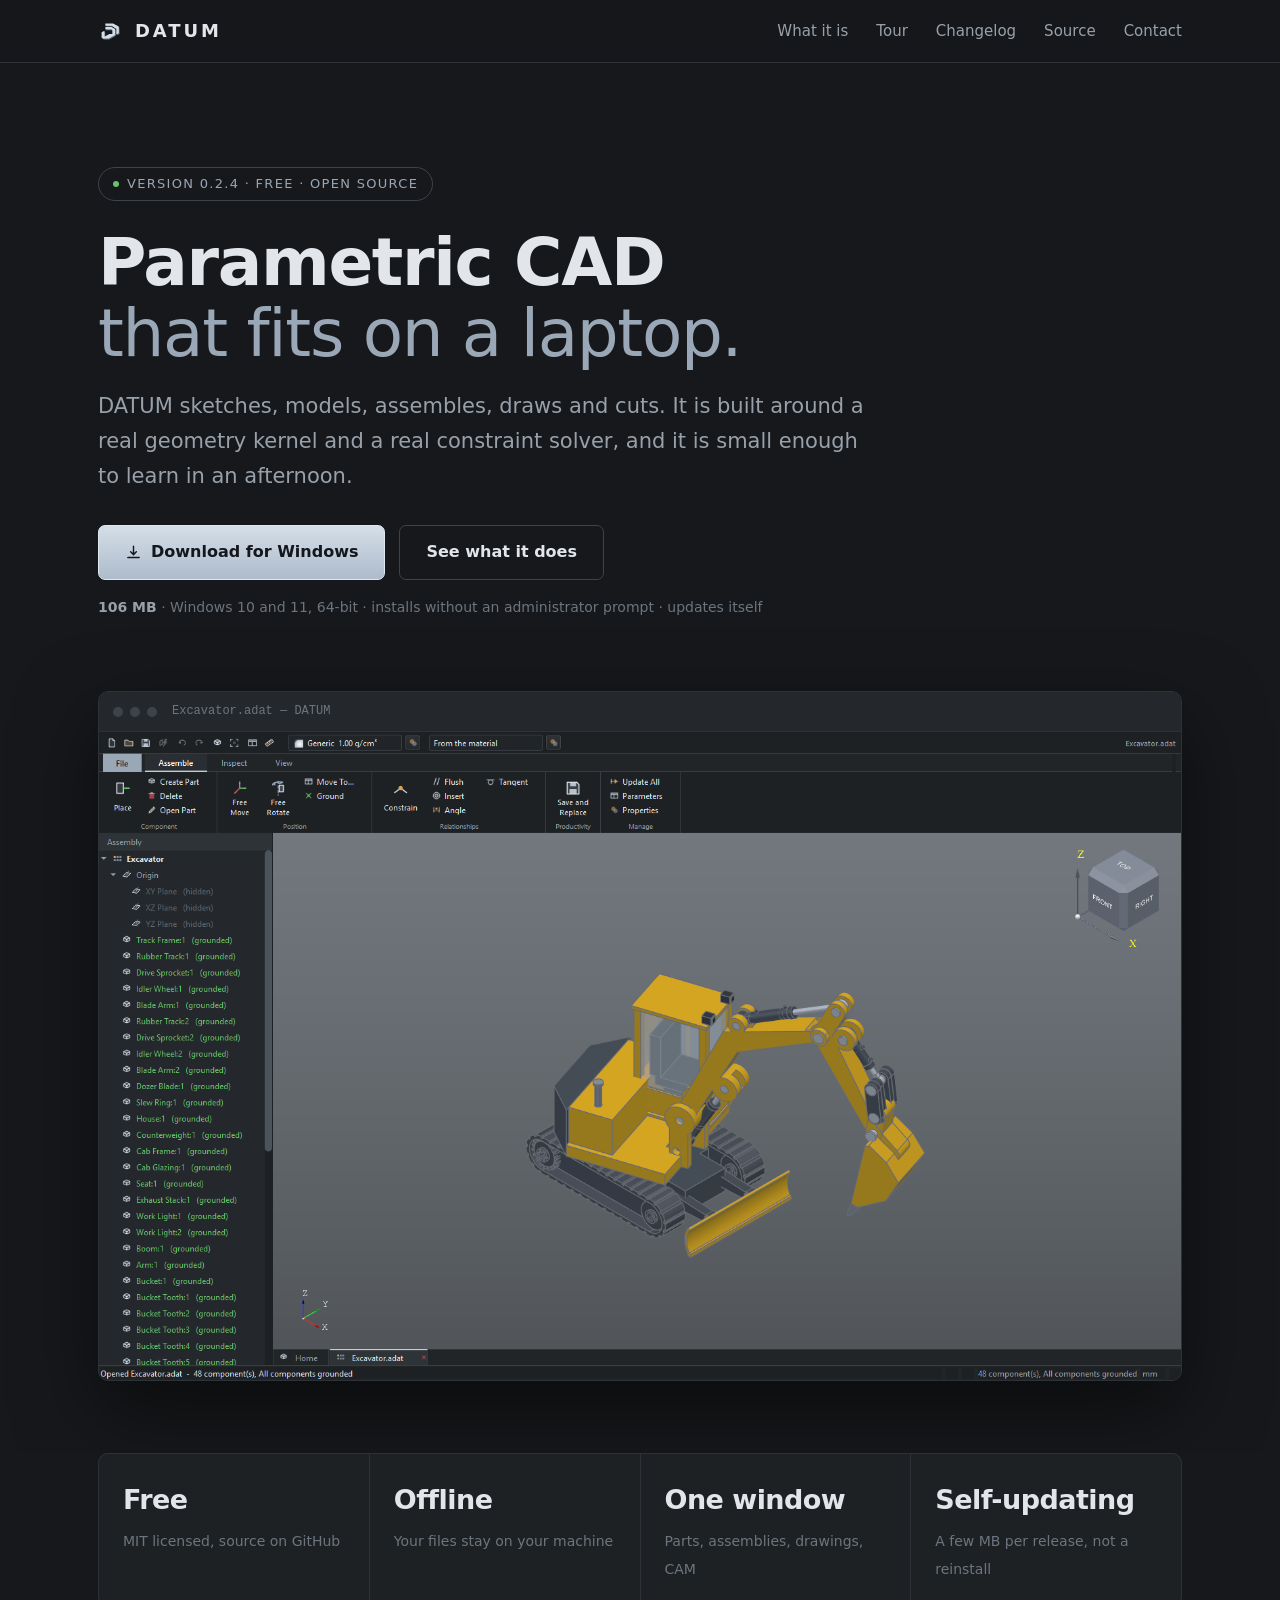
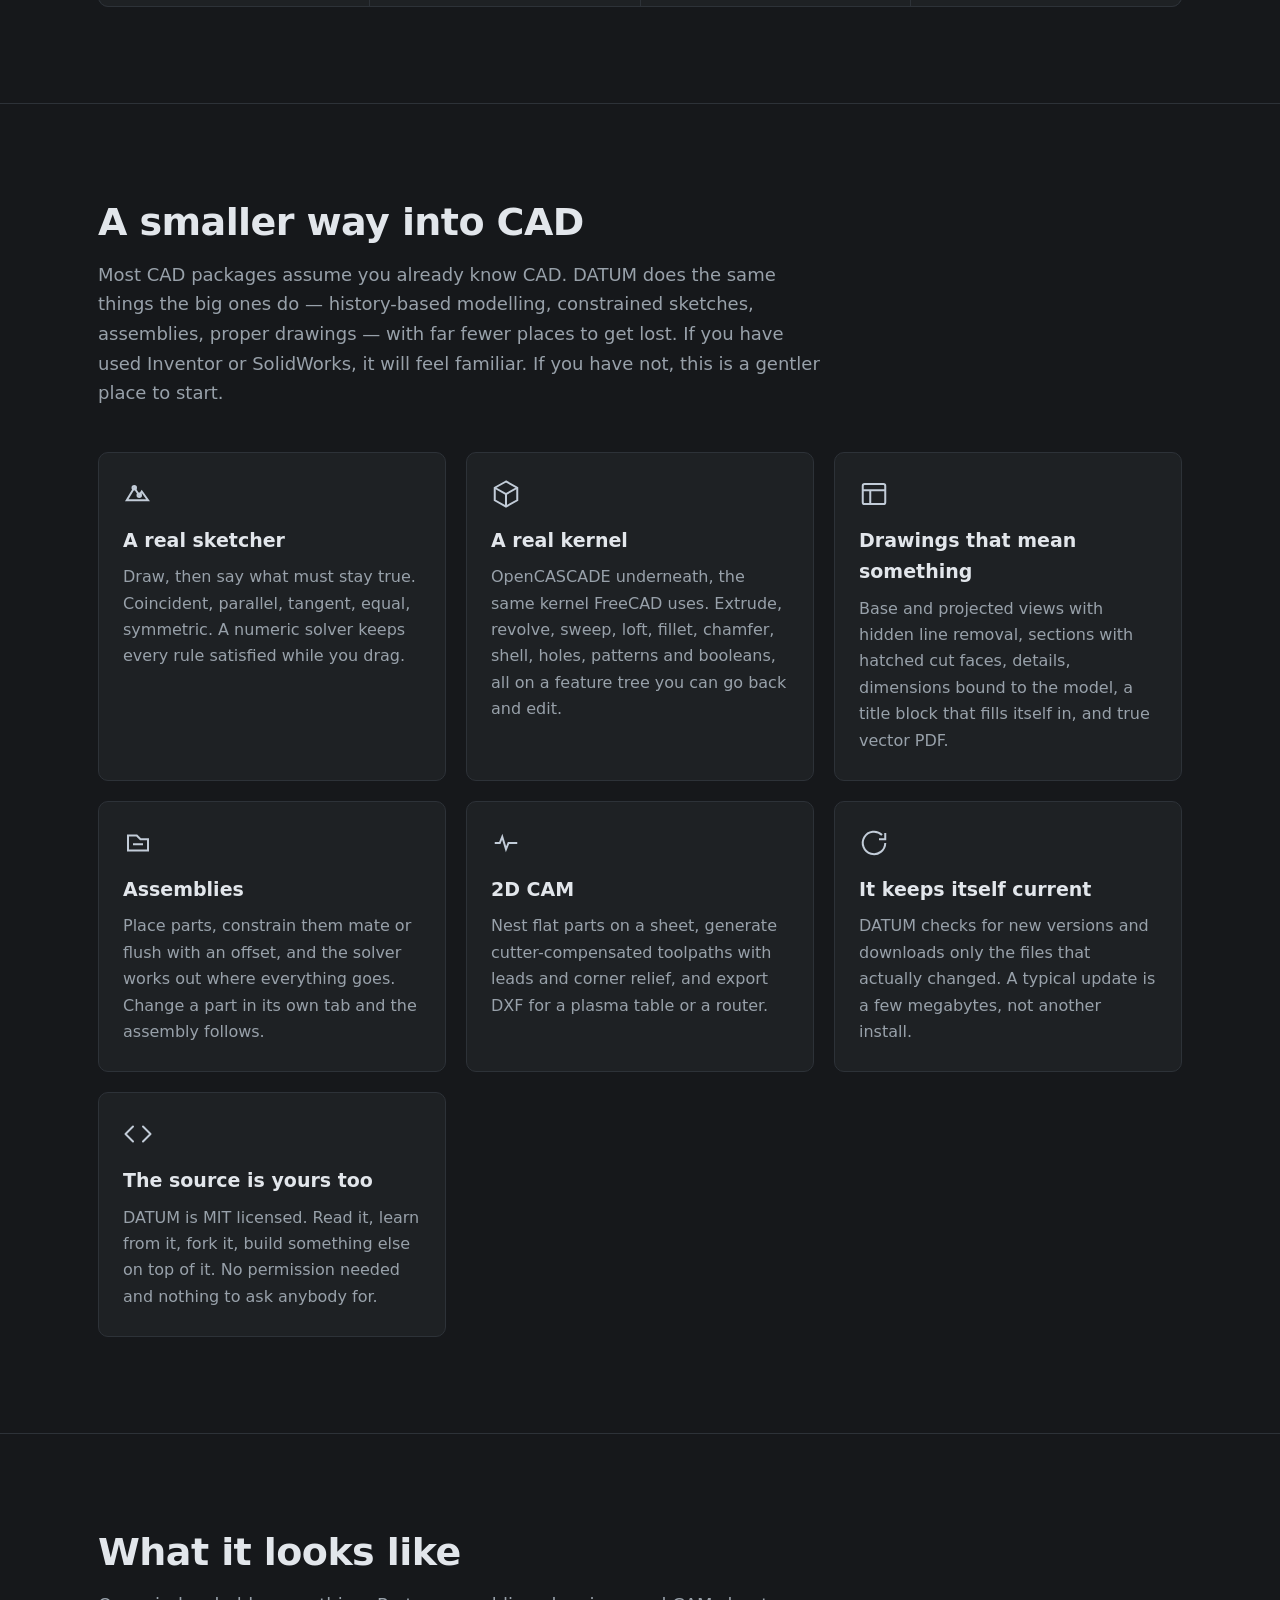
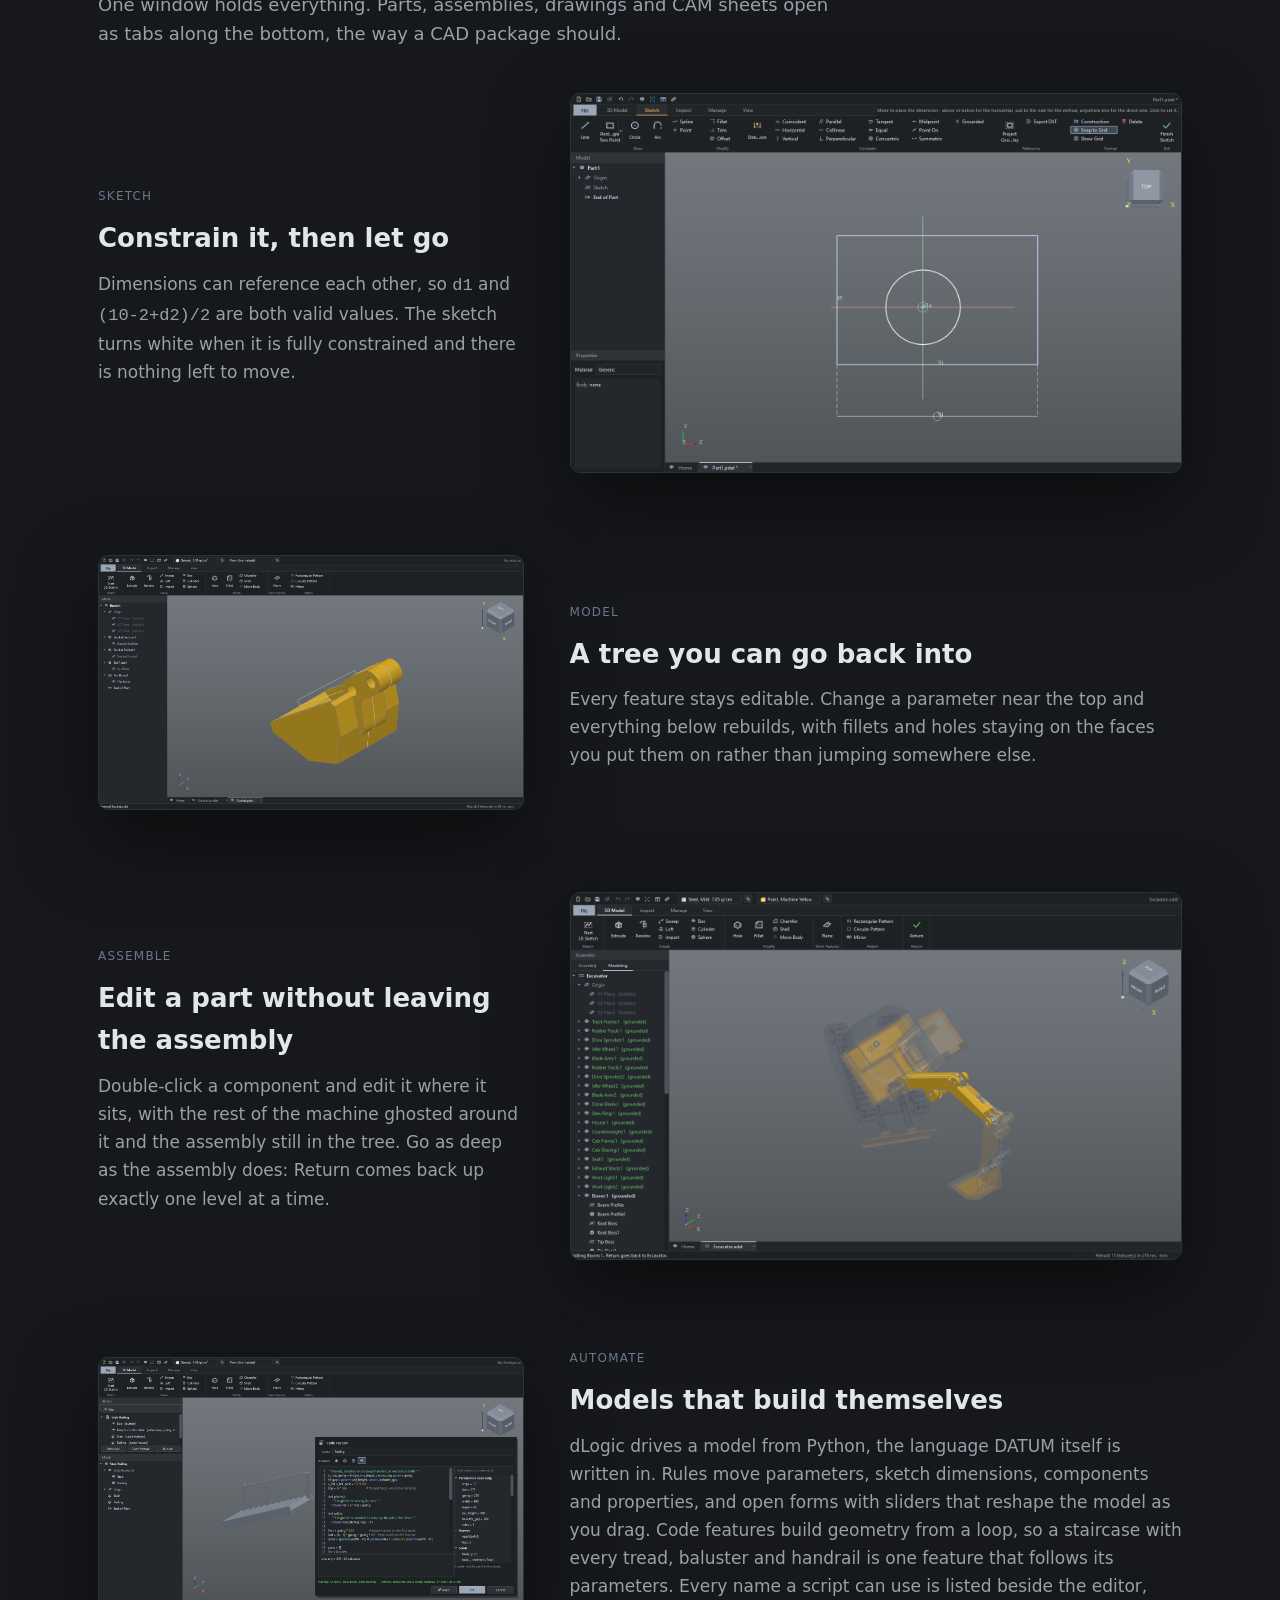
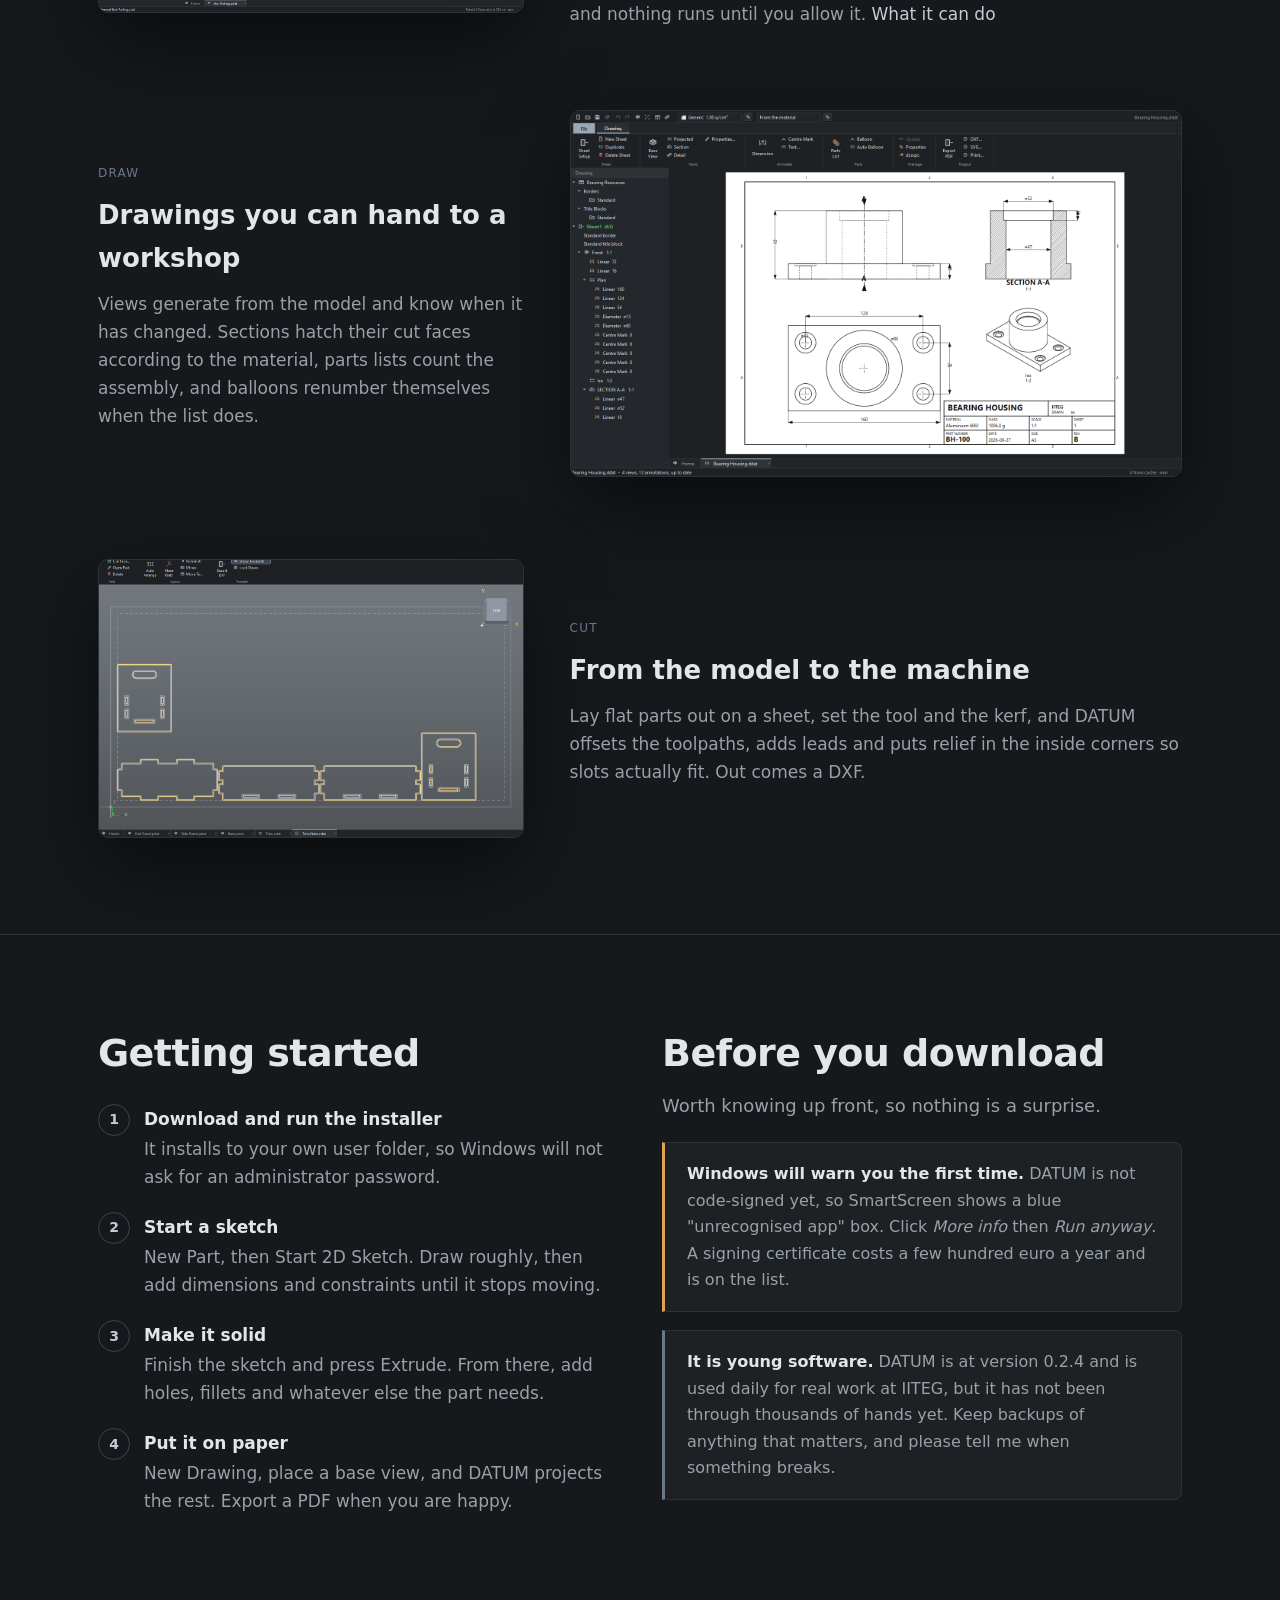
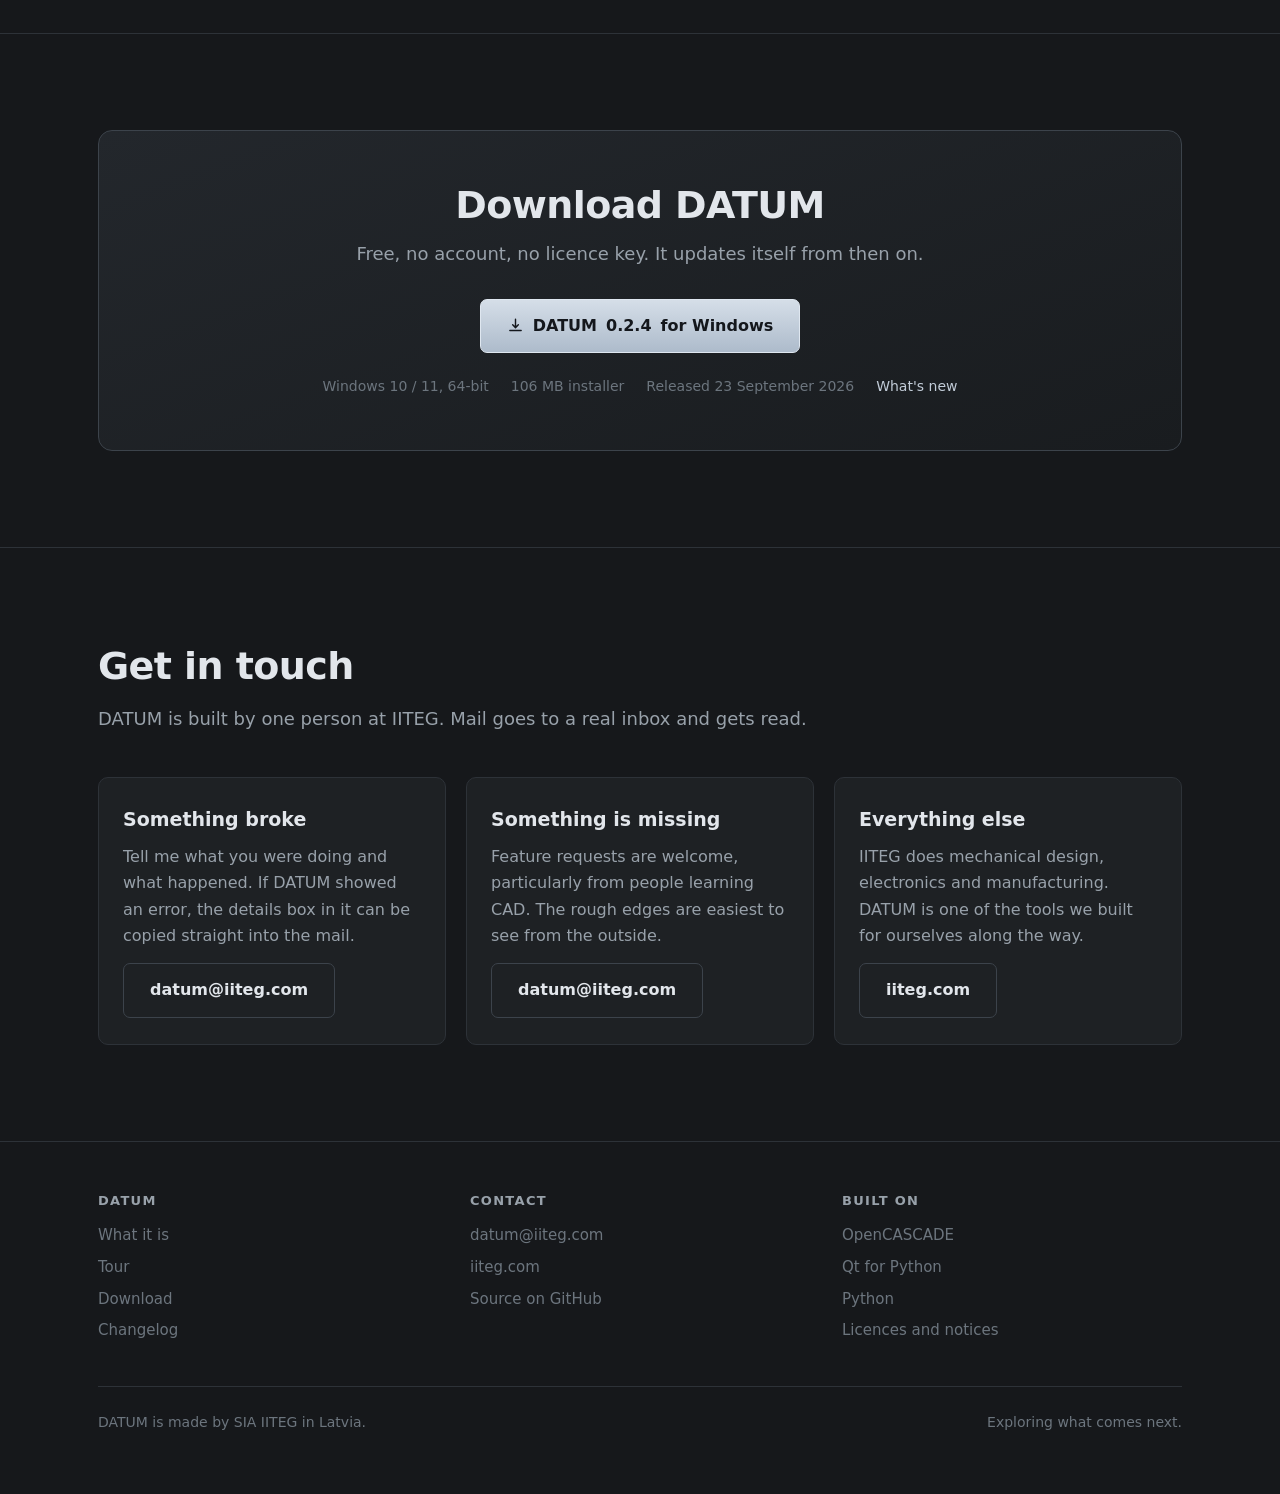
==== commit 3a945ac5: "Site menu: Changelog only; Coming next lives at the top of it Co-Authored-By: Claude Opus 5.5 <norep" ====
--- a/site/index.html
+++ b/site/index.html
@@ -33,7 +33,6 @@
     </a>
     <a class="link" href="#what">What it is</a>
     <a class="link" href="#tour">Tour</a>
-    <a class="link" href="#upcoming">Coming next</a>
     <a class="link" href="changelog.html">Changelog</a>
     <a class="link" href="https://github.com/Artis-98/datum">Source</a>
     <a class="link" href="#contact">Contact</a>
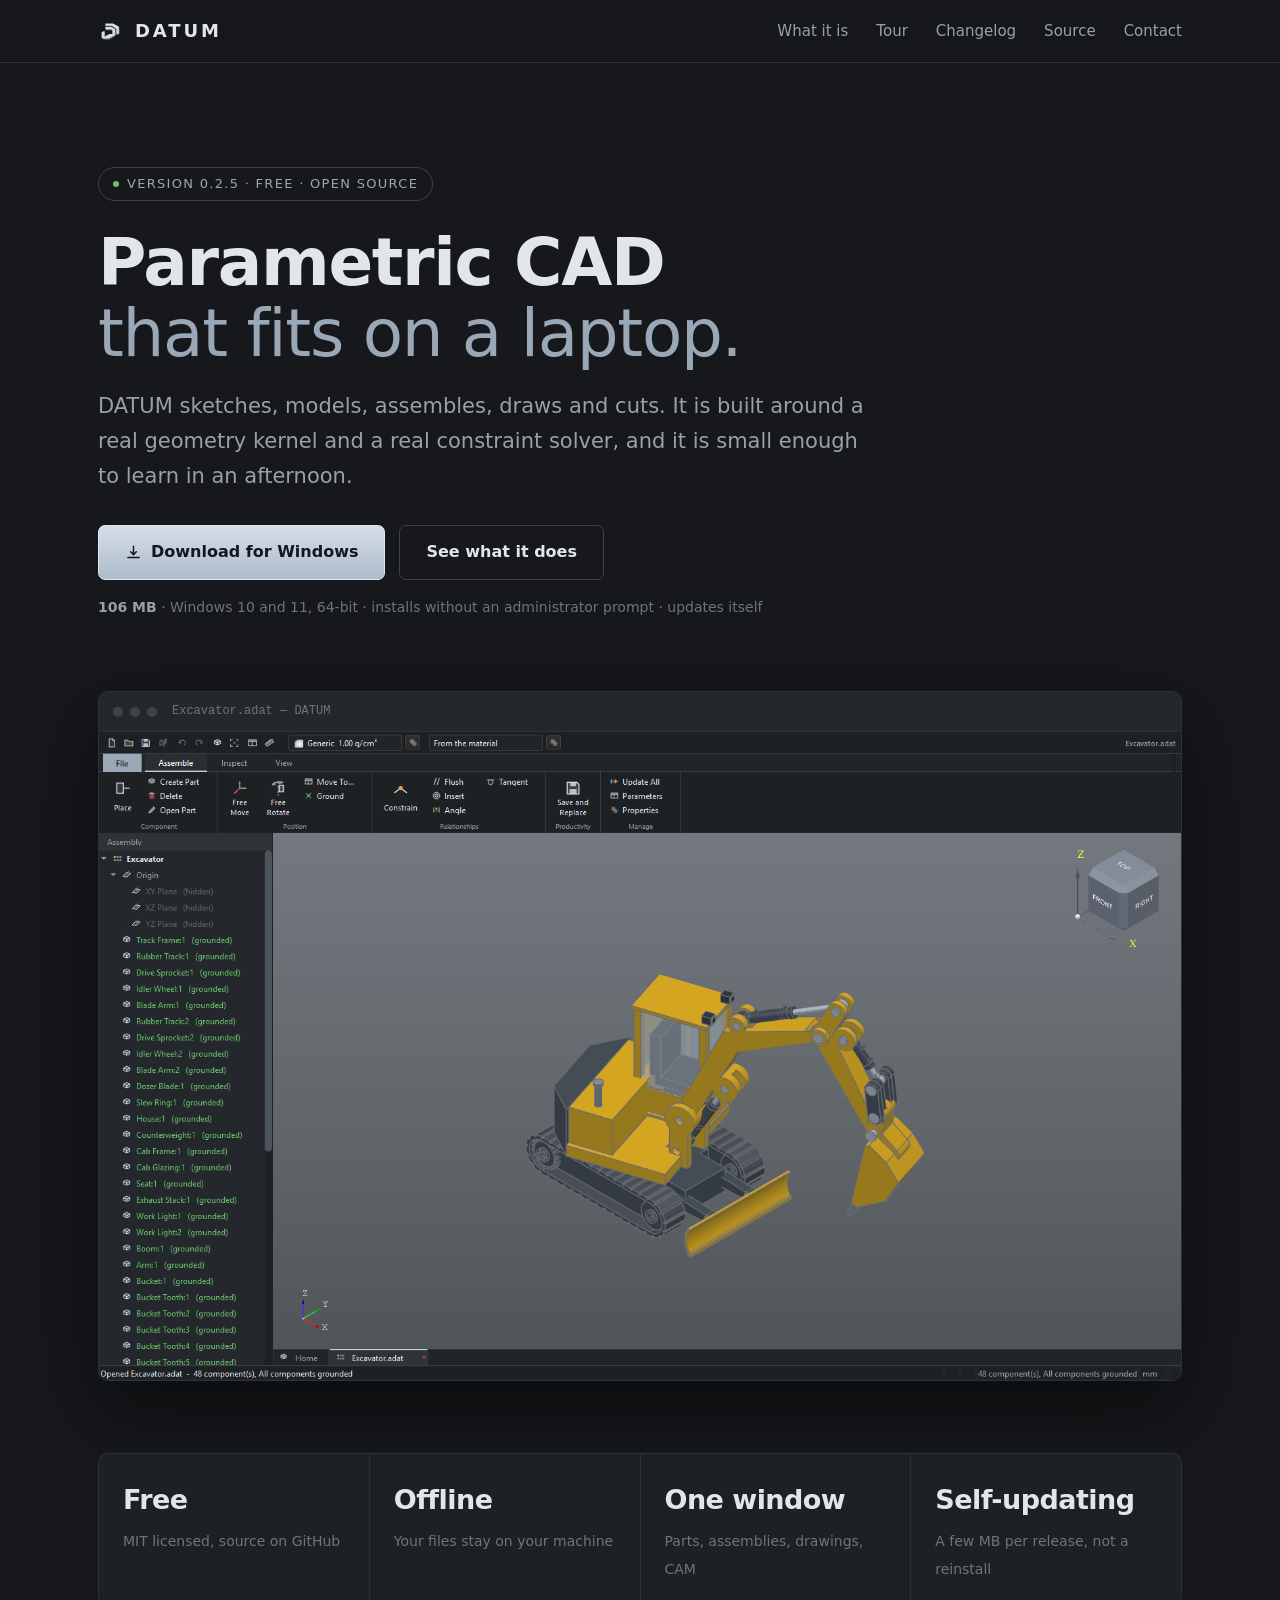
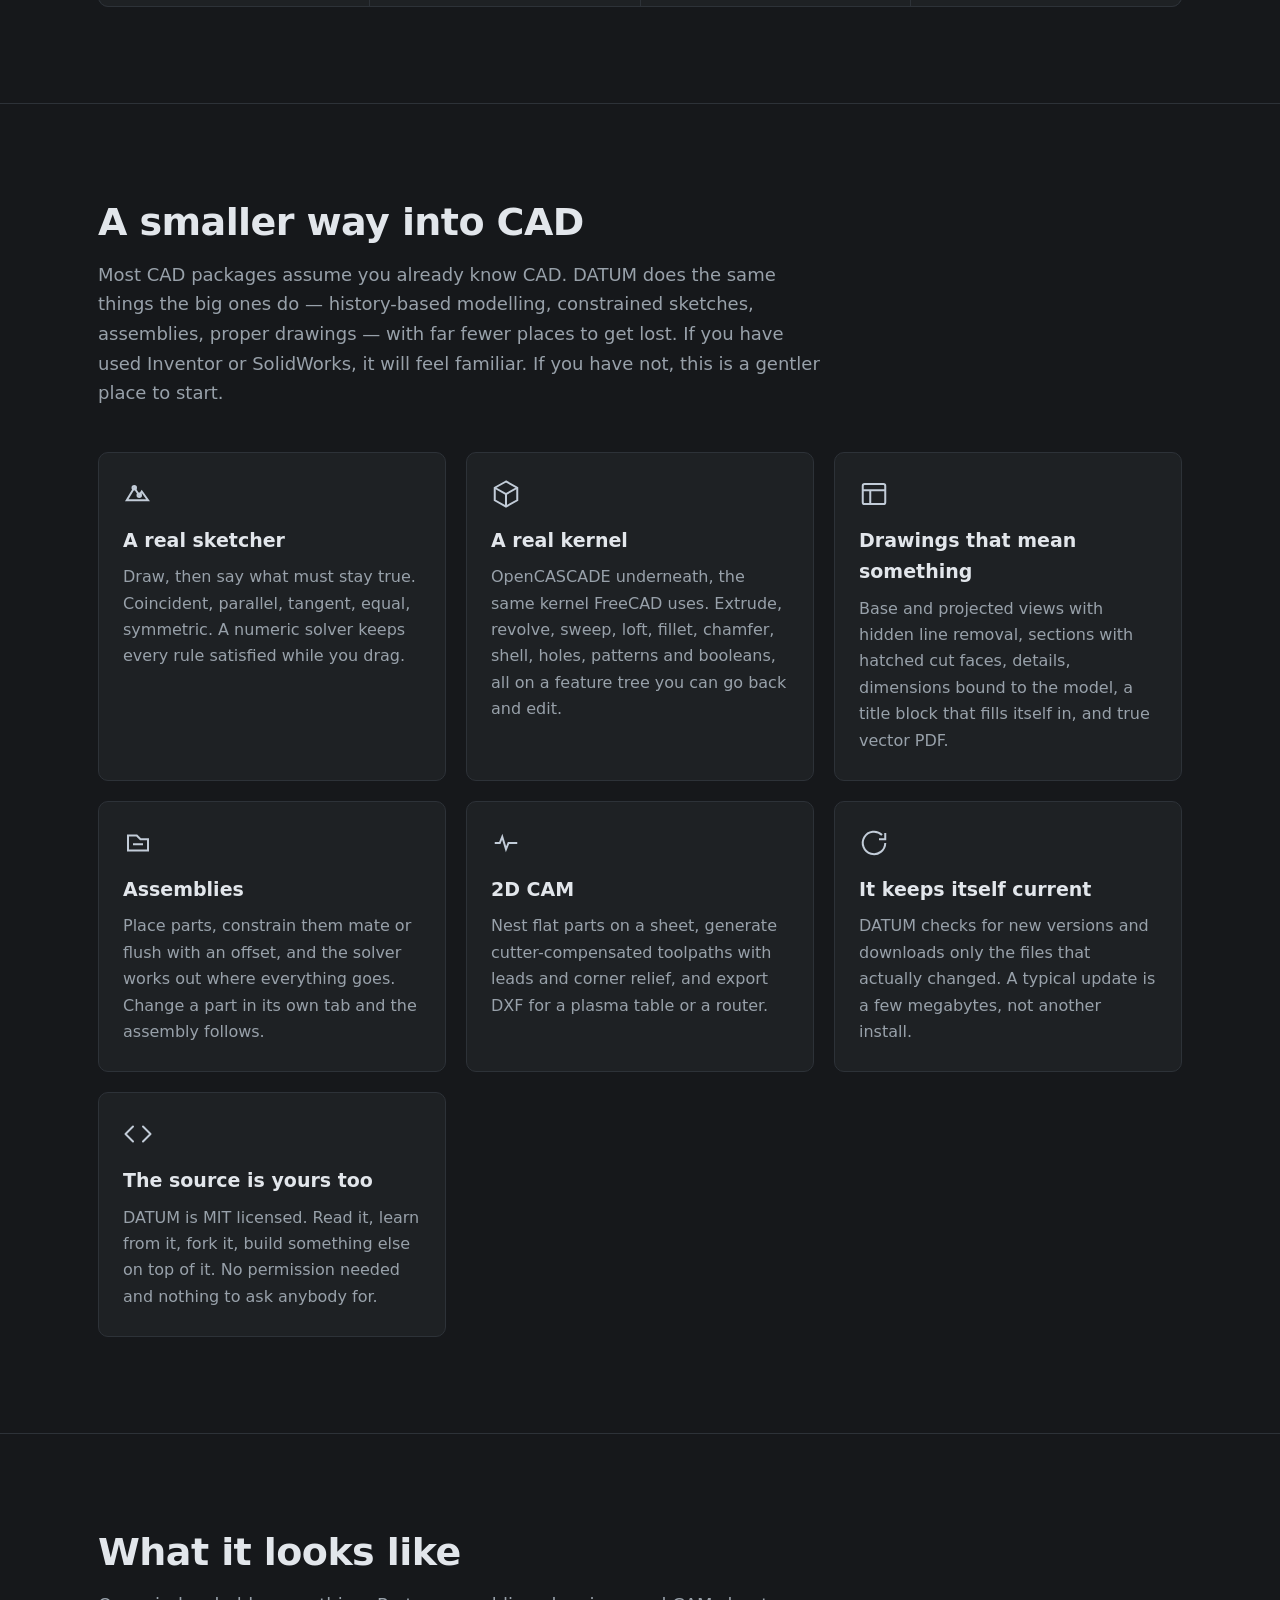
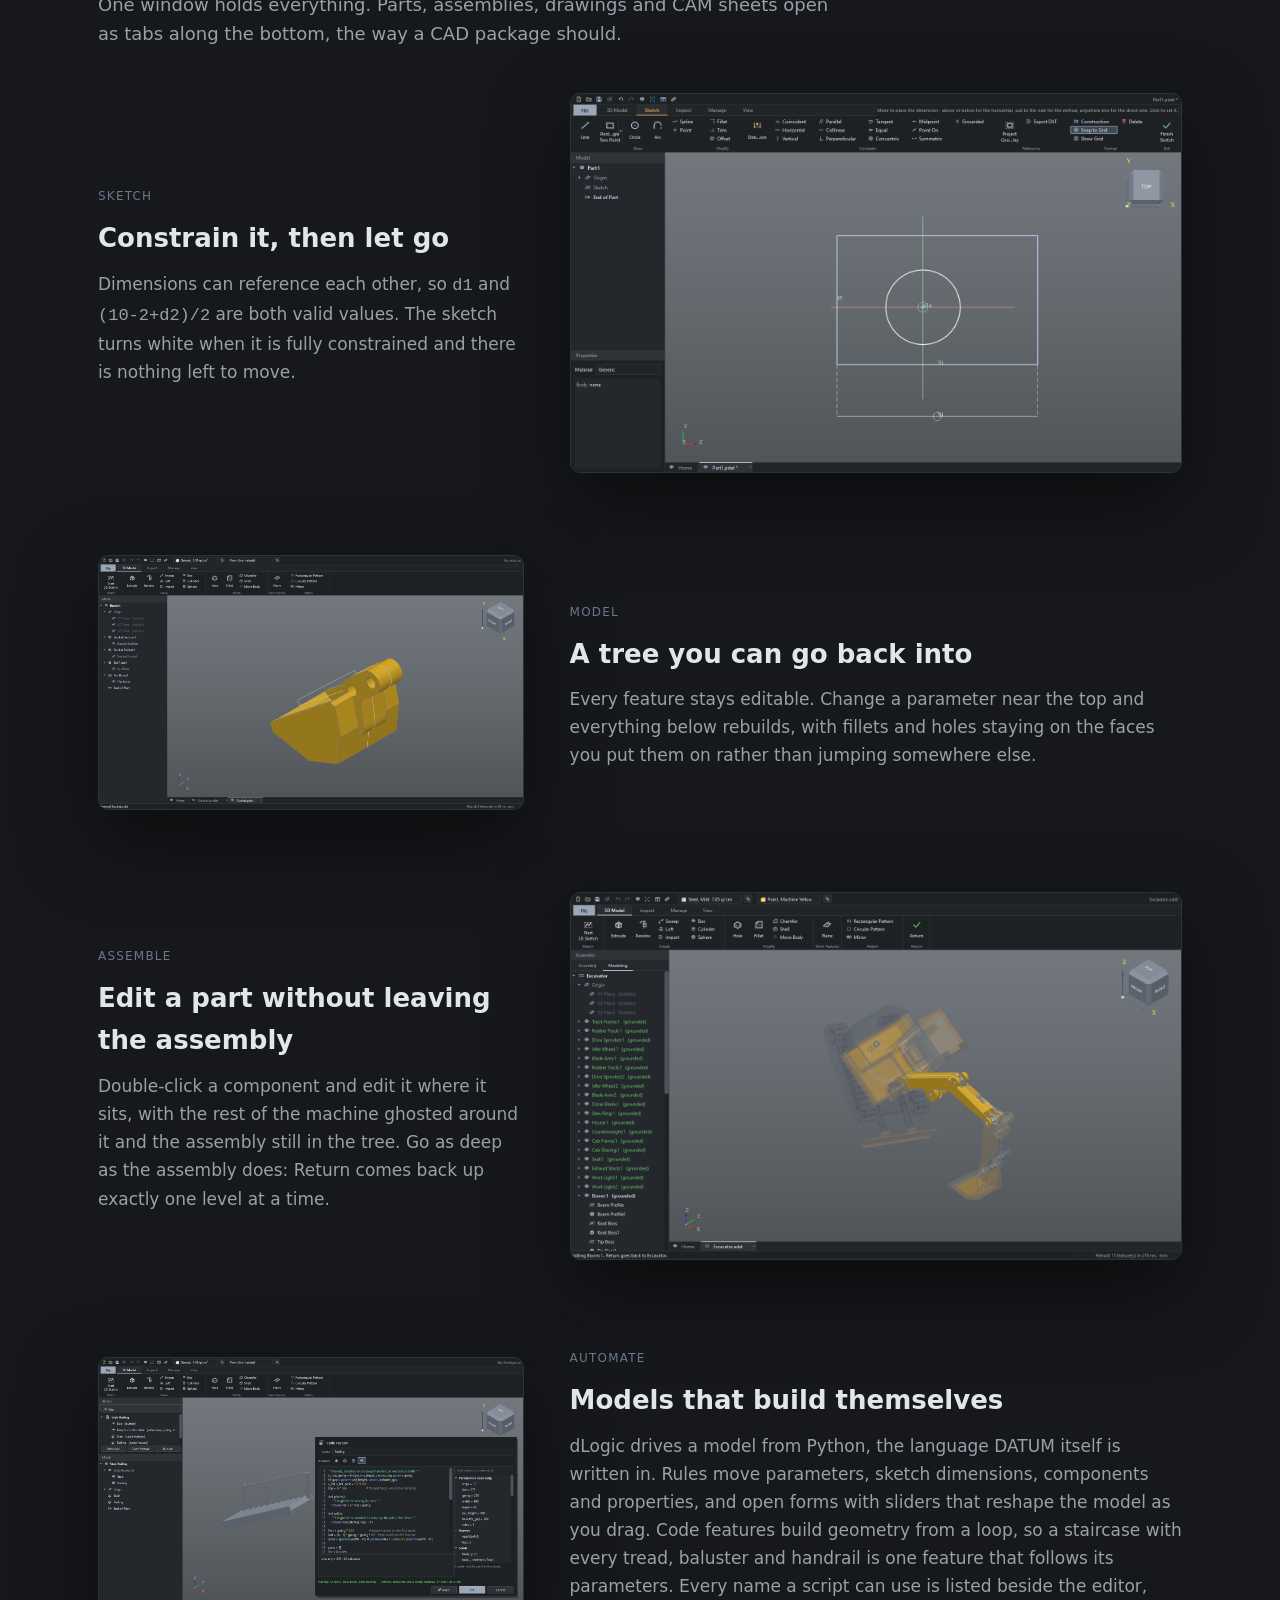
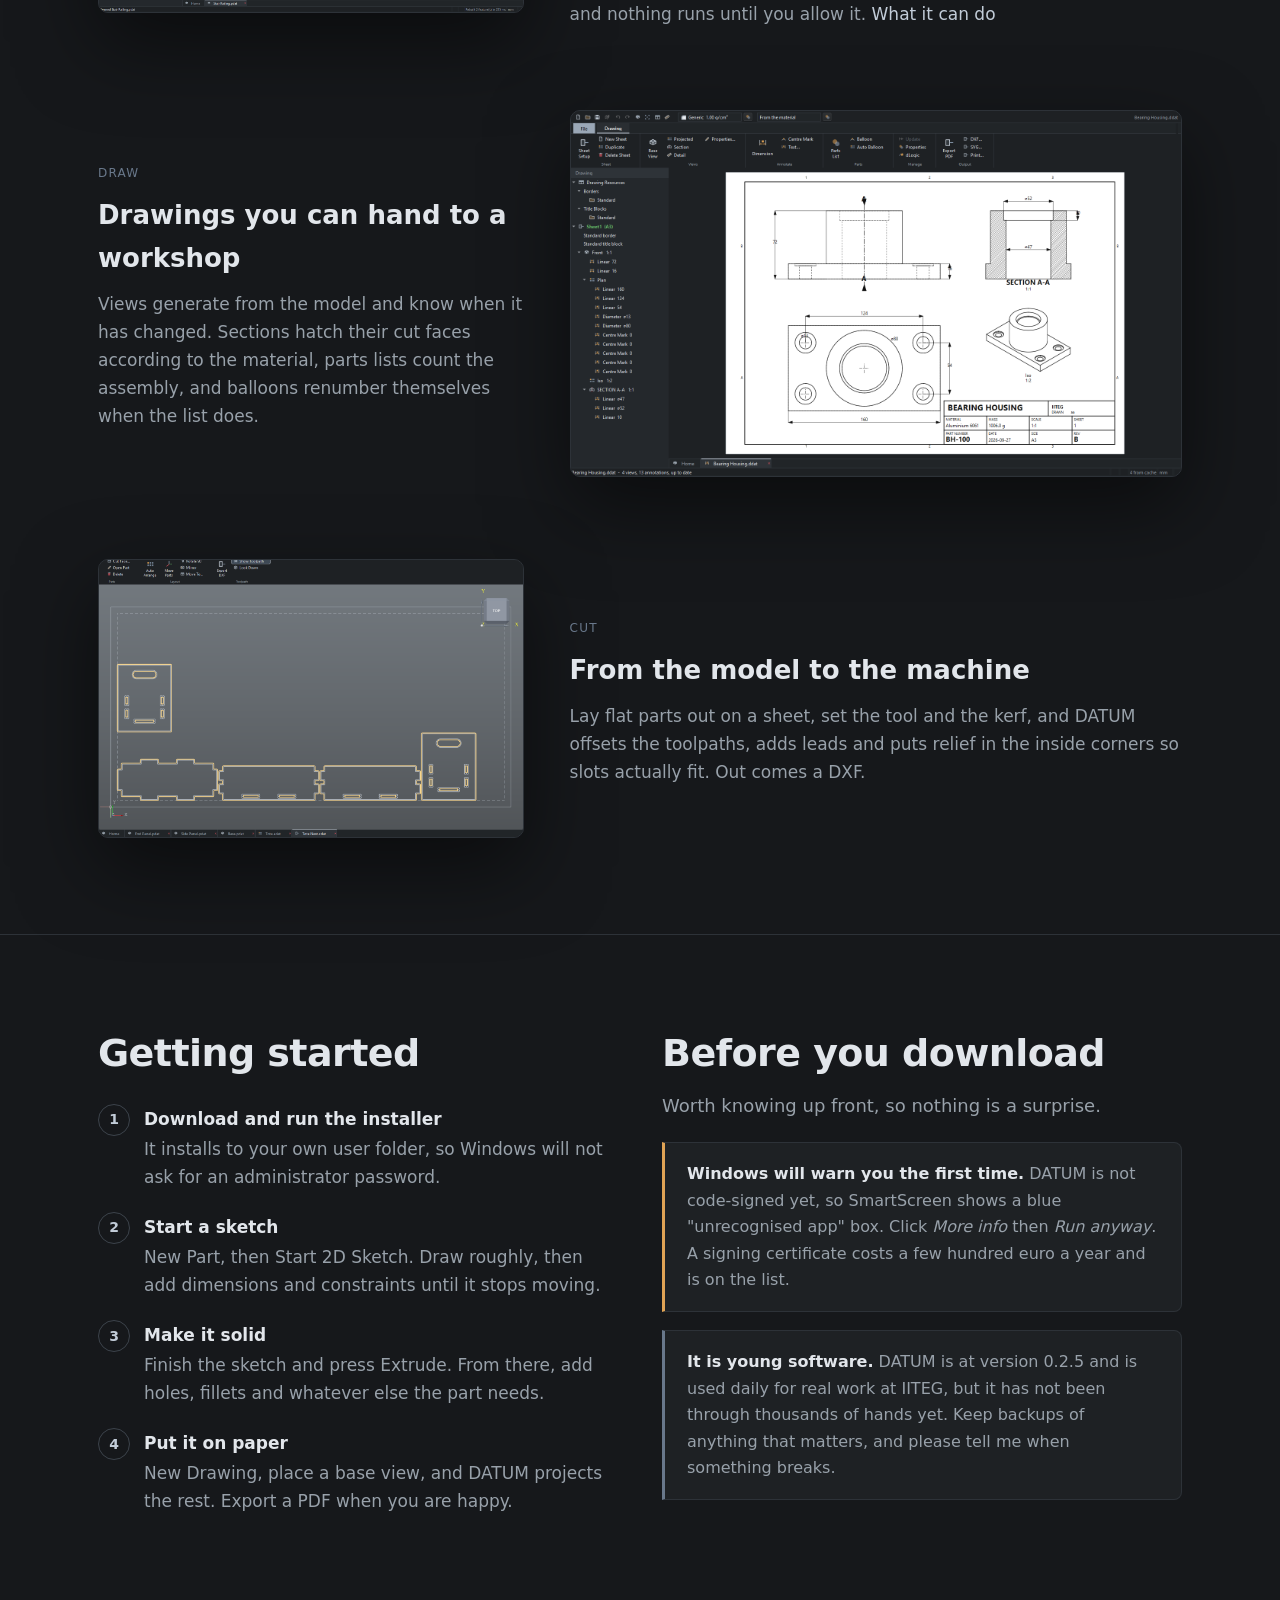
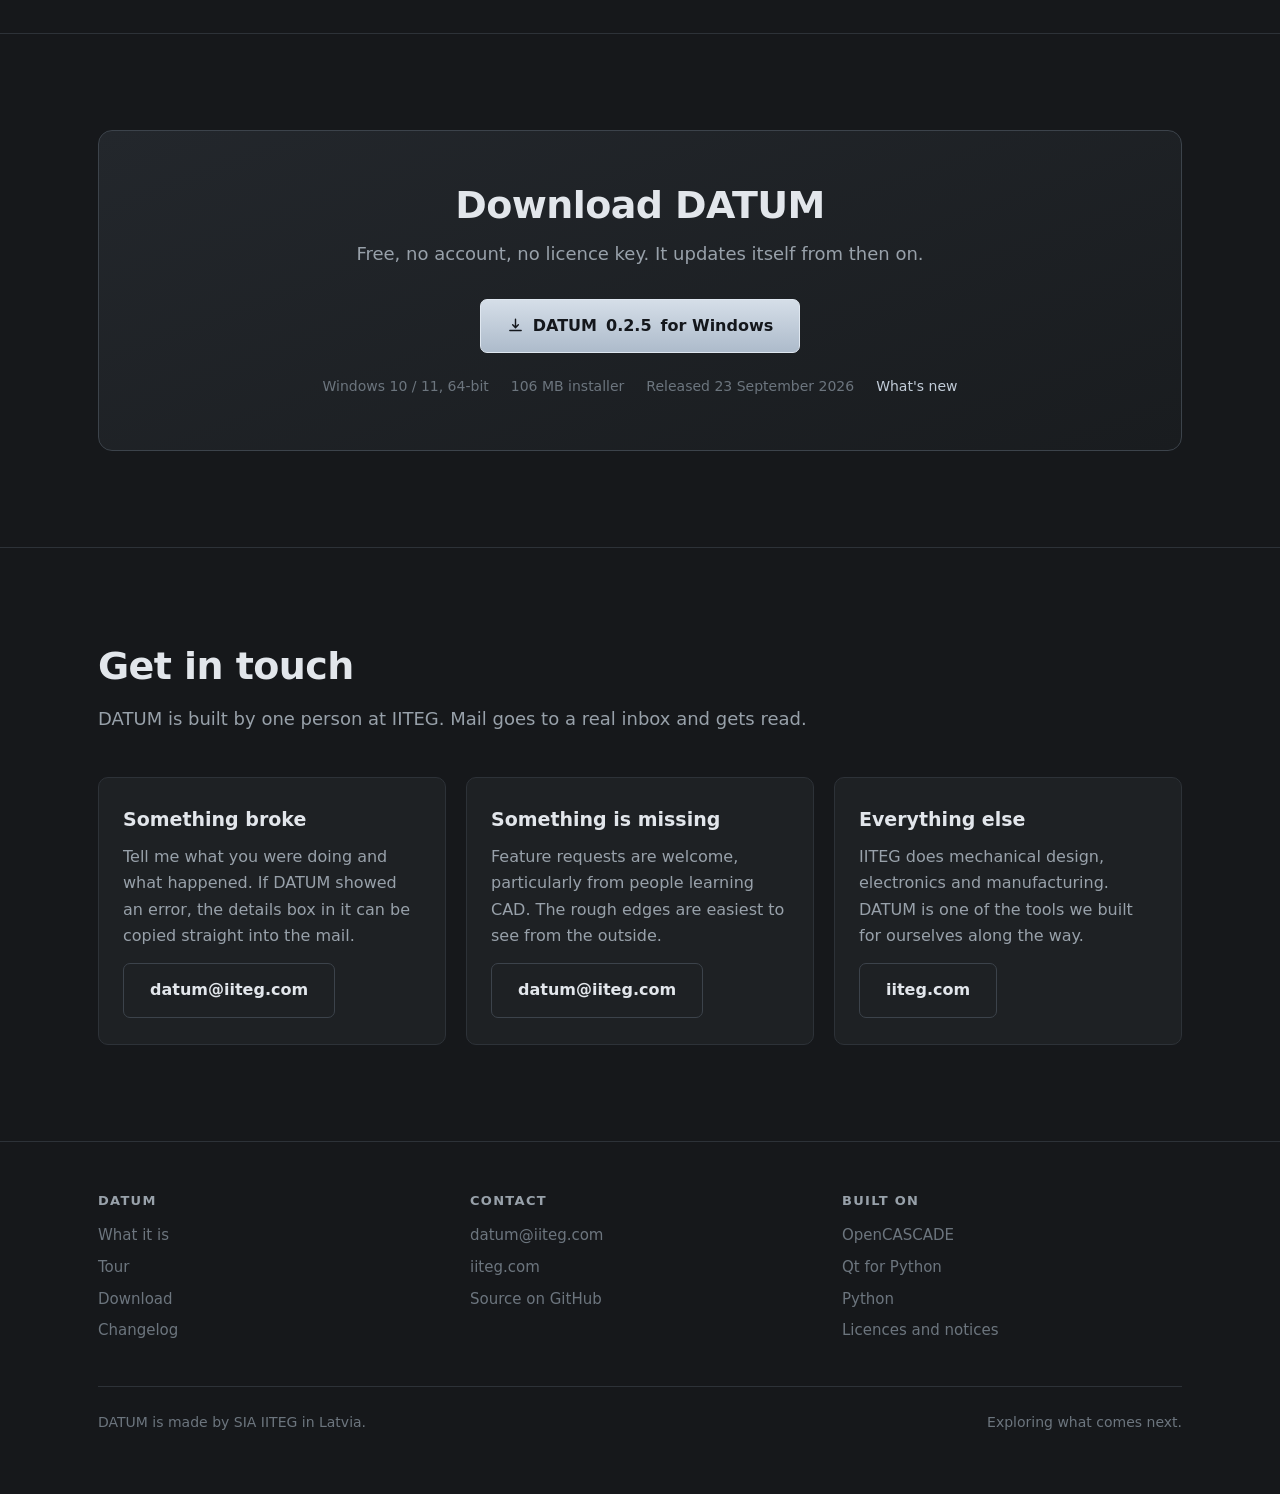
==== commit f3ab56af: "Site: changelog and version for 0.2.5 Co-Authored-By: Claude Opus 5.5 <noreply@anthropic.com>" ====
--- a/site/index.html
+++ b/site/index.html
@@ -44,7 +44,7 @@
   <div class="wrap">
     <div class="inner">
       <div class="eyebrow"><span class="dot"></span>
-        <span id="badge-version">Version 0.2.4 · free · open source</span>
+        <span id="badge-version">Version 0.2.5 · free · open source</span>
       </div>
       <h1>Parametric CAD<br><span class="quiet">that fits on a laptop.</span></h1>
       <p class="lede">
@@ -54,7 +54,7 @@
       </p>
       <div class="cta-row">
         <a class="btn primary" id="download-btn"
-           href="https://api.iiteg.com/datum/0.2.4/DATUM-0.2.4-setup.exe">
+           href="https://api.iiteg.com/datum/0.2.5/DATUM-0.2.5-setup.exe">
           <svg viewBox="0 0 24 24" fill="none" stroke="currentColor"
                stroke-width="2" stroke-linecap="round"
                stroke-linejoin="round" aria-hidden="true">
@@ -333,7 +333,7 @@
         </div>
         <div class="note" style="border-left-color:var(--silver-deep)">
           <strong>It is young software.</strong>
-          DATUM is at version 0.2.4 and is used daily for real work at
+          DATUM is at version 0.2.5 and is used daily for real work at
           IITEG, but it has not been through thousands of hands yet.
           Keep backups of anything that matters, and please tell me when
           something breaks.
@@ -365,12 +365,12 @@
         Free, no account, no licence key. It updates itself from then on.
       </p>
       <a class="btn primary" id="download-btn-2"
-         href="https://api.iiteg.com/datum/0.2.4/DATUM-0.2.4-setup.exe">
+         href="https://api.iiteg.com/datum/0.2.5/DATUM-0.2.5-setup.exe">
         <svg viewBox="0 0 24 24" fill="none" stroke="currentColor"
              stroke-width="2" stroke-linecap="round" stroke-linejoin="round"
              aria-hidden="true"><path d="M12 3v12m0 0 4-4m-4 4-4-4M4 19h16"/>
         </svg>
-        DATUM <span id="btn-version">0.2.4</span> for Windows
+        DATUM <span id="btn-version">0.2.5</span> for Windows
       </a>
       <div class="meta-row">
         <span>Windows 10 / 11, 64-bit</span>
--- a/site/style.css
+++ b/site/style.css
@@ -23,6 +23,7 @@
   --ink: #14171c;
 
   --amber: #e0a355;
+  --yellow: #e8c547;
   --green: #69c26b;
 
   --radius: 10px;
@@ -414,10 +415,10 @@
   border-radius: 999px;
   padding: 2px 9px;
 }
-.release.next::before { background: var(--amber); }
+.release.next::before { background: var(--yellow); }
 .release .badge.planned {
-  color: var(--amber);
-  border-color: rgba(224, 163, 85, 0.4);
+  color: var(--yellow);
+  border-color: rgba(232, 197, 71, 0.45);
 }
 .release ul { margin: 0; padding-left: 20px; color: var(--dim); }
 .release li { margin-bottom: 6px; }
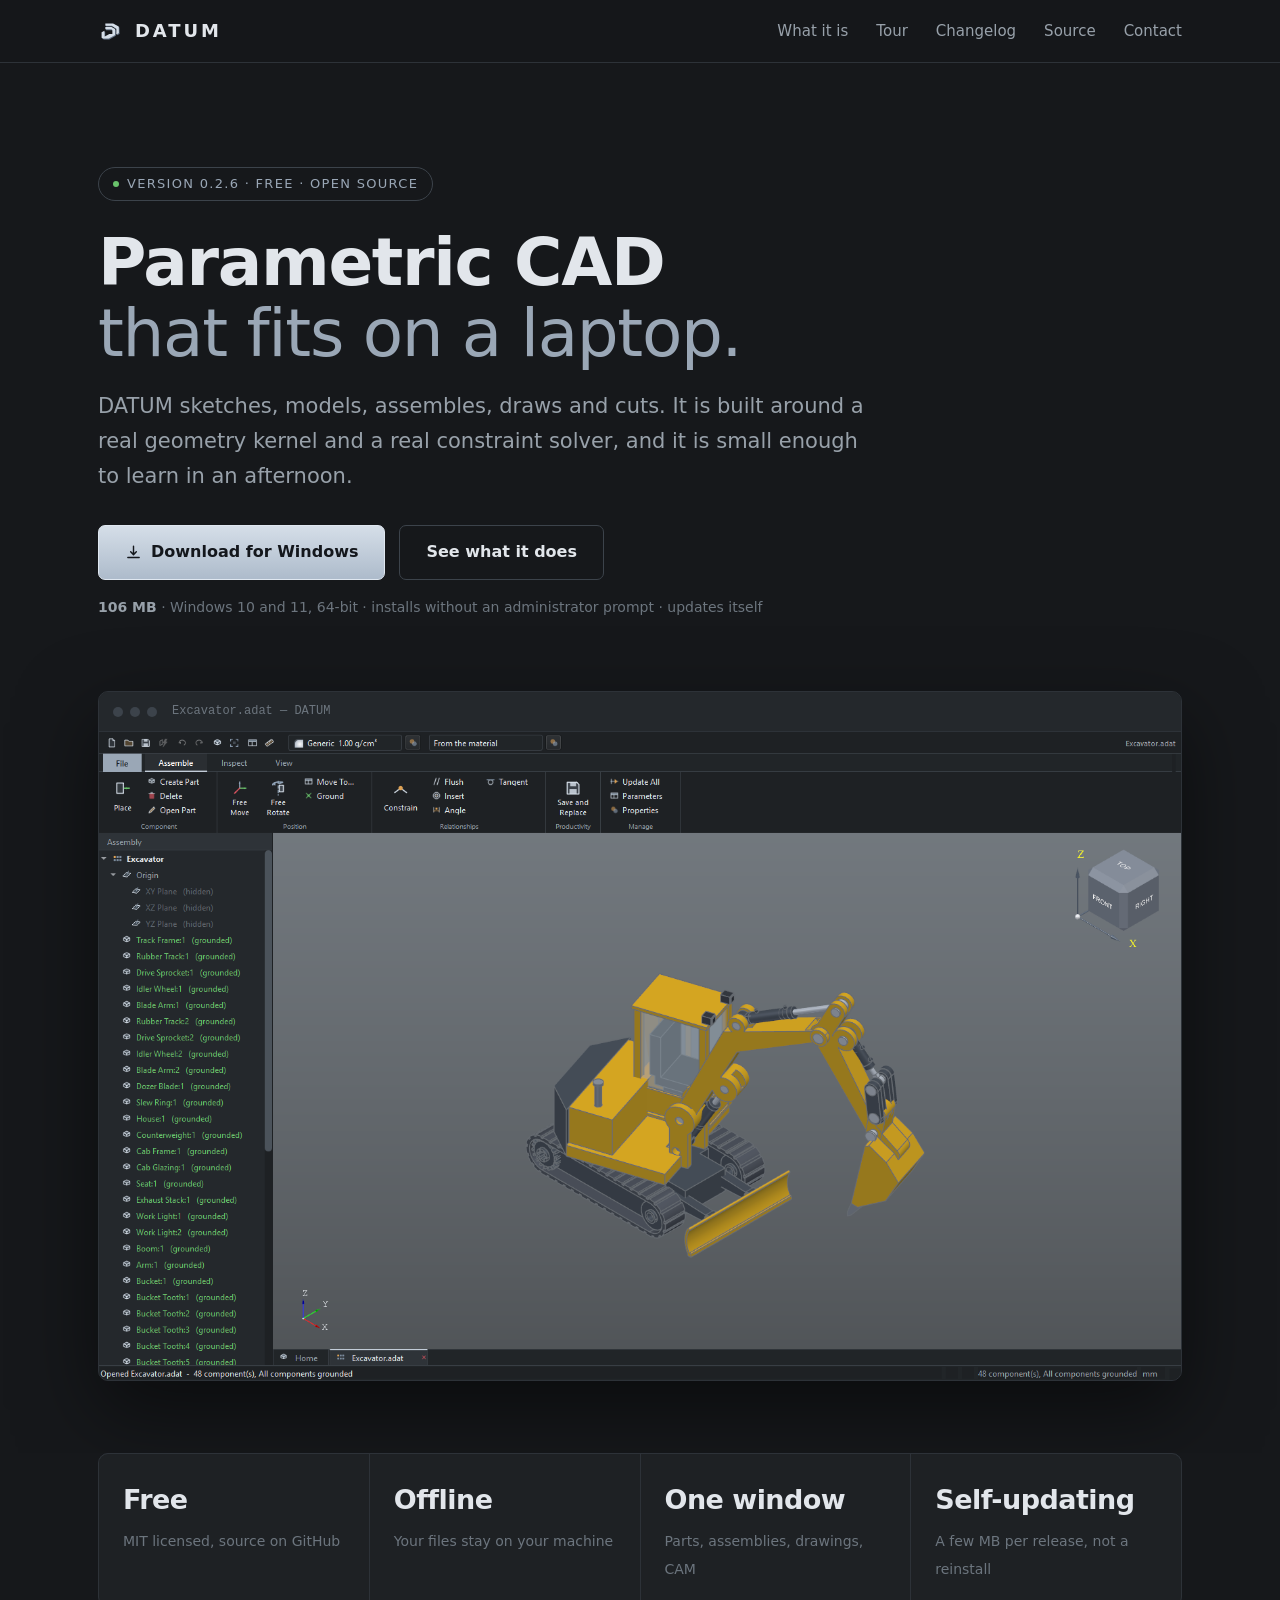
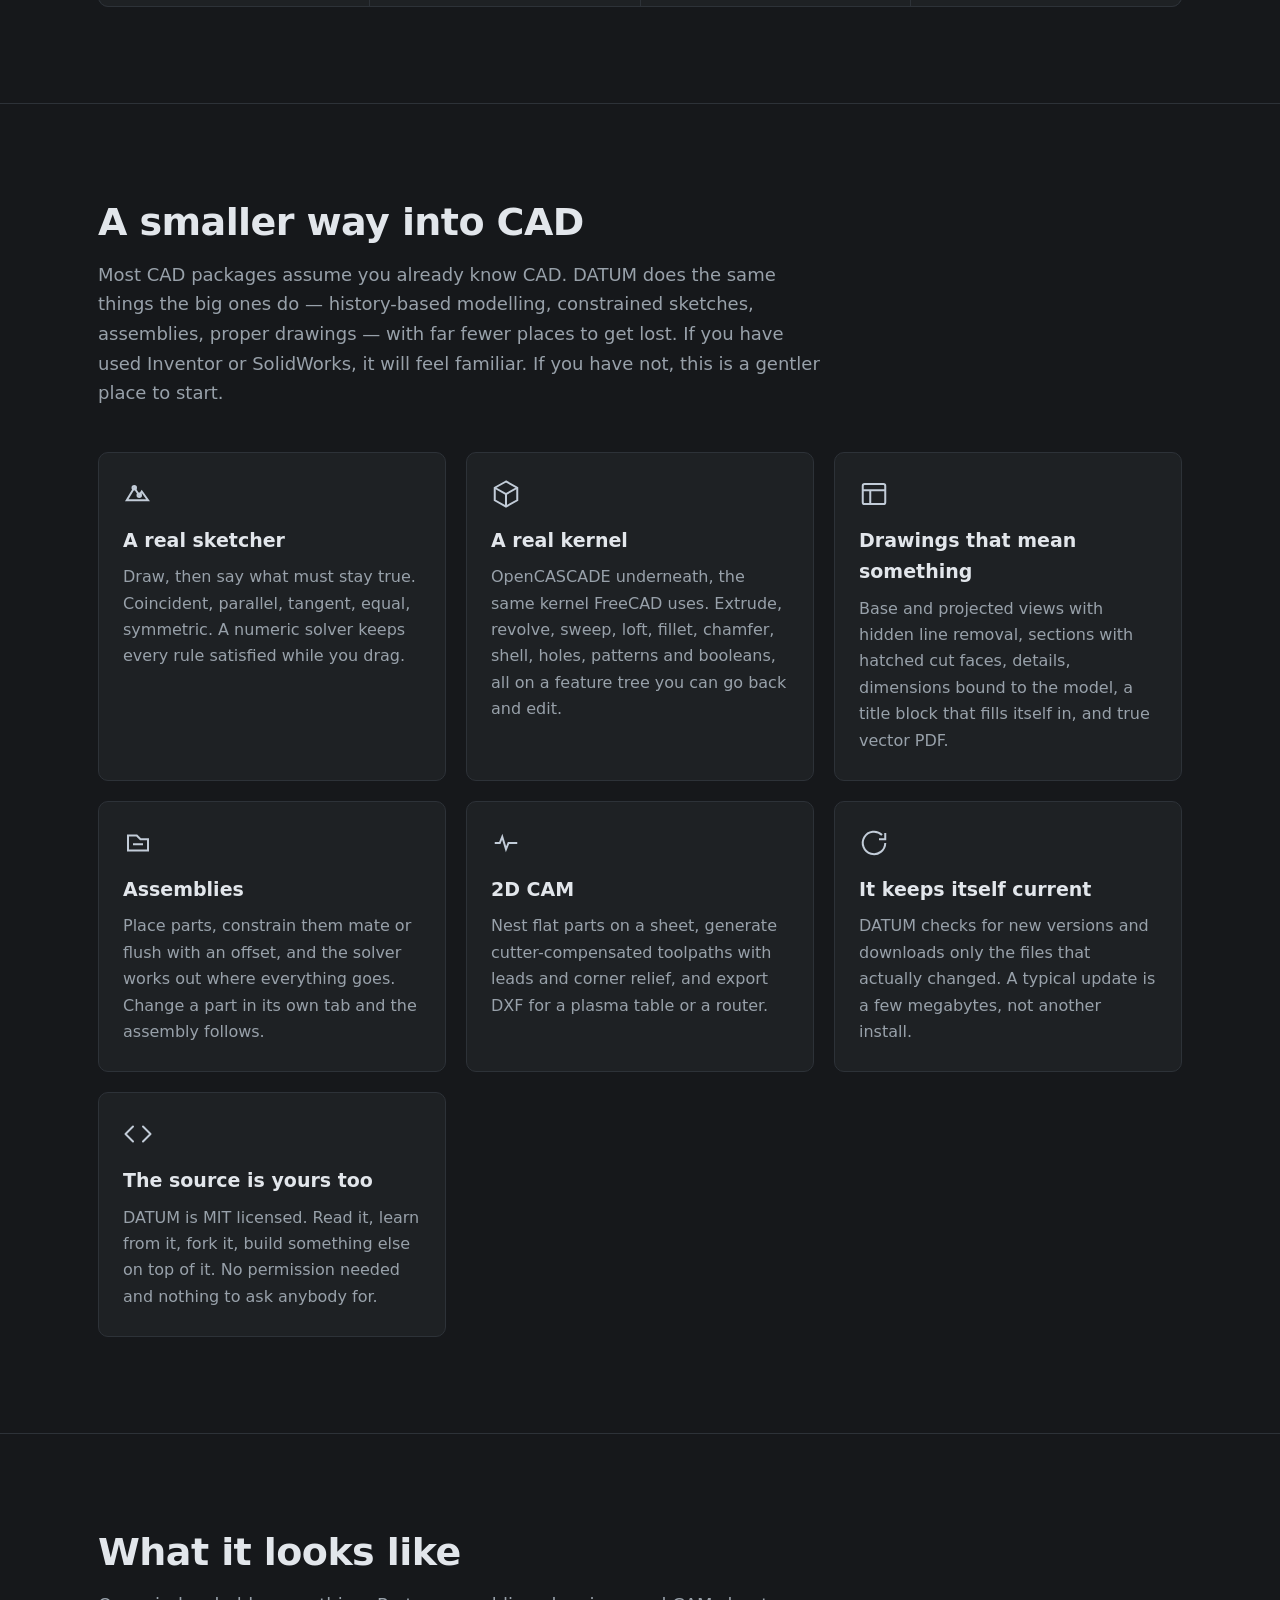
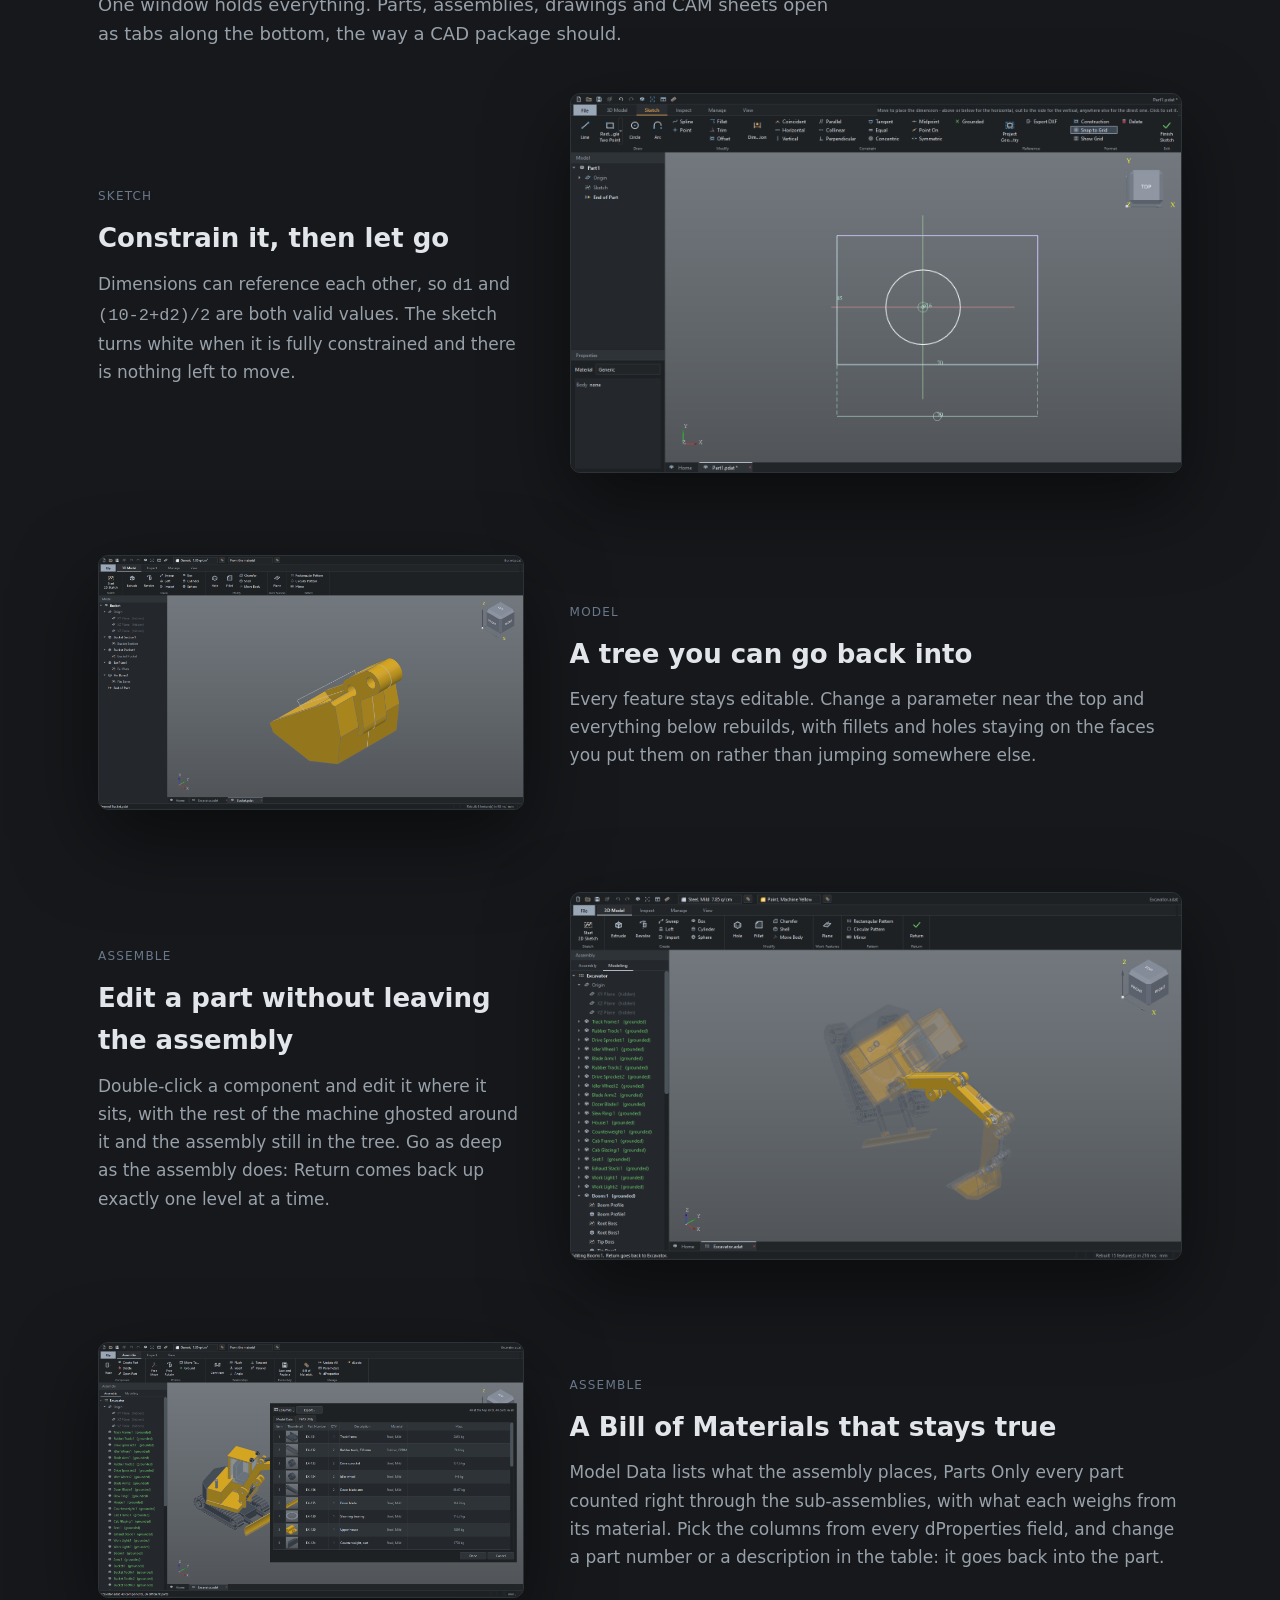
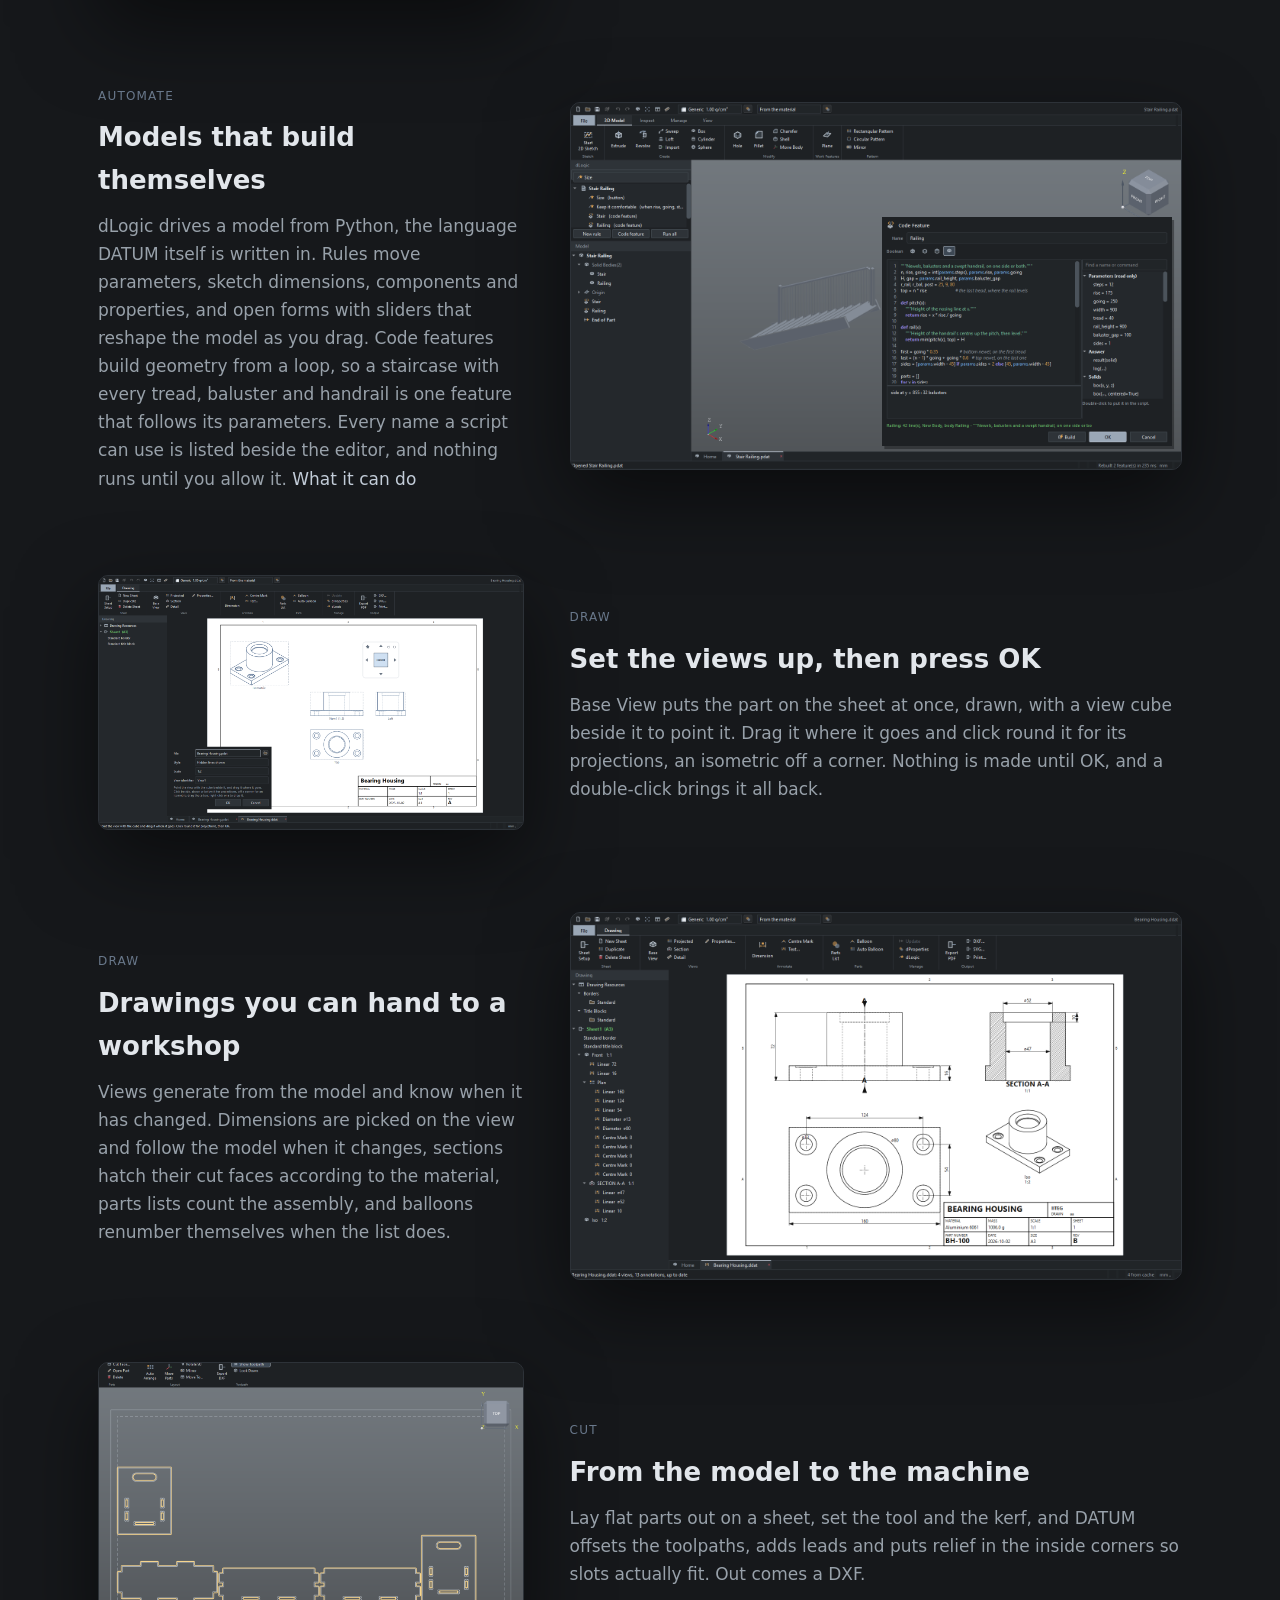
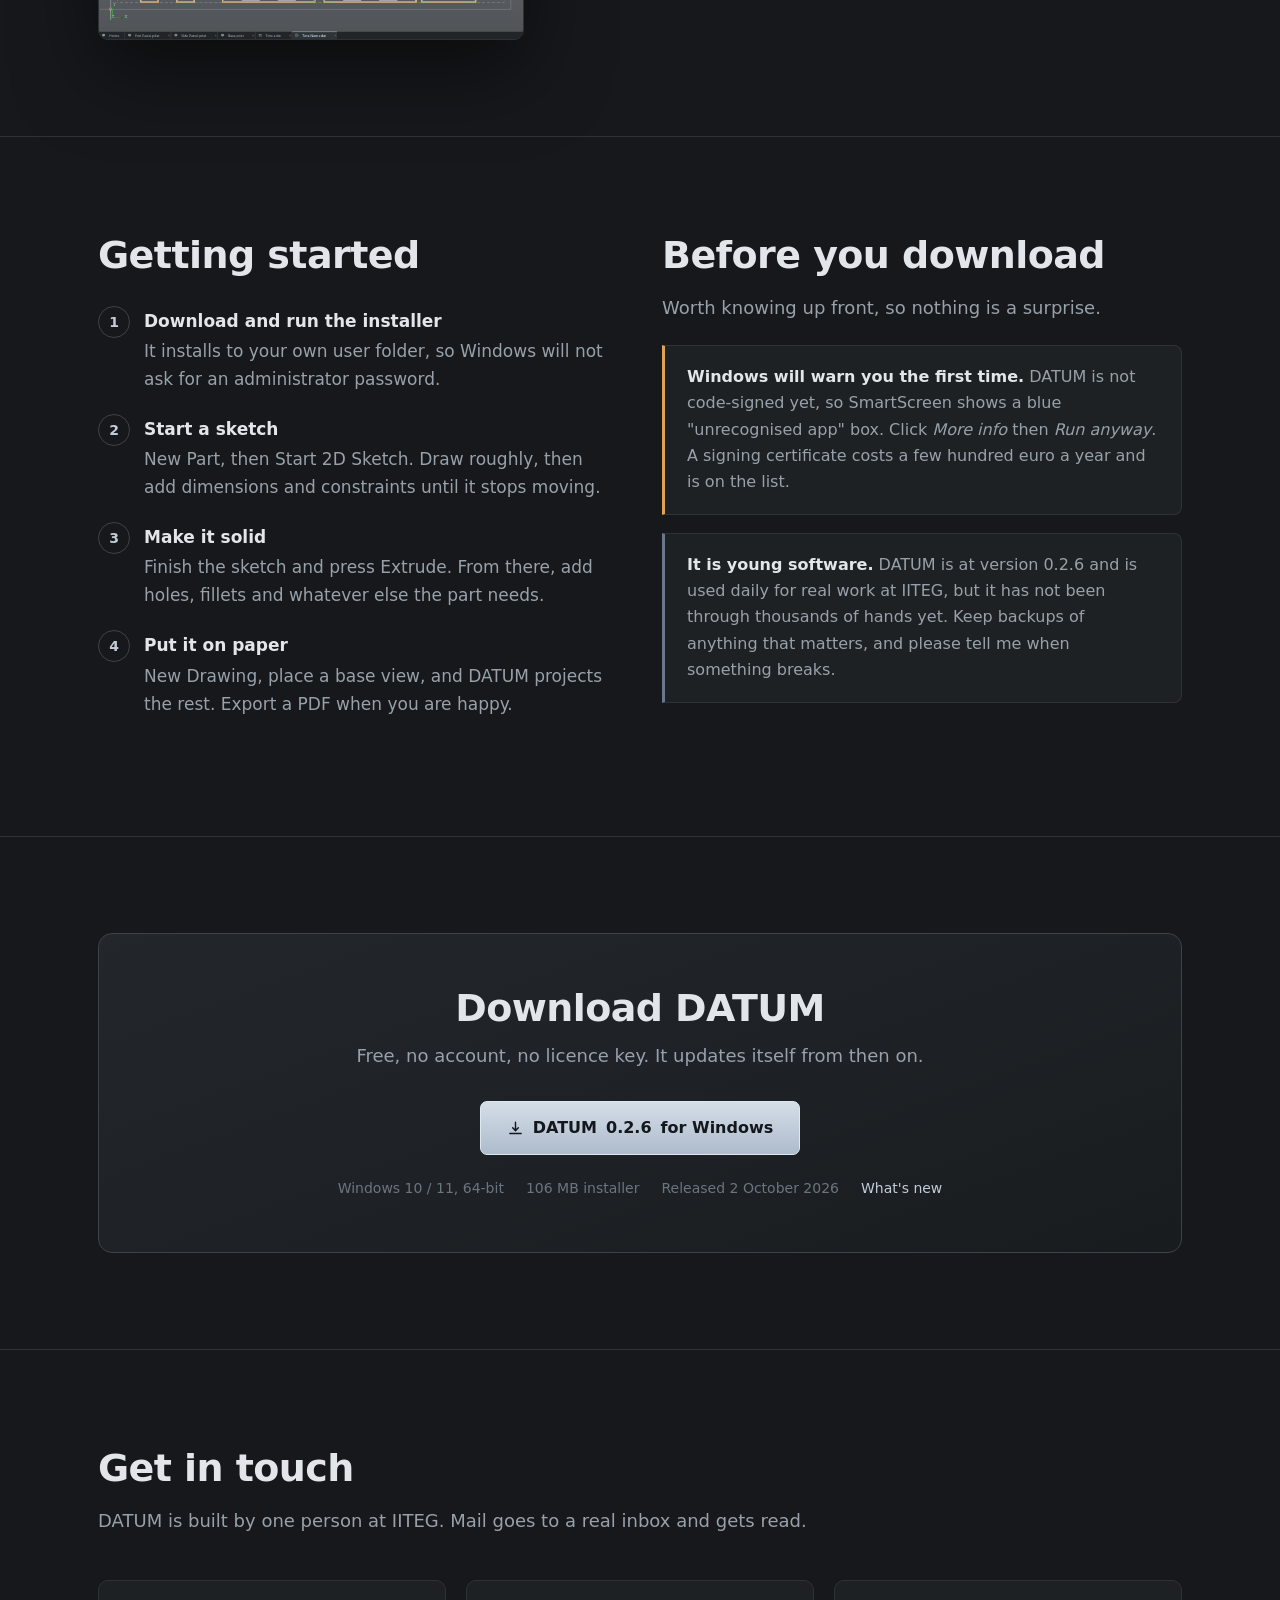
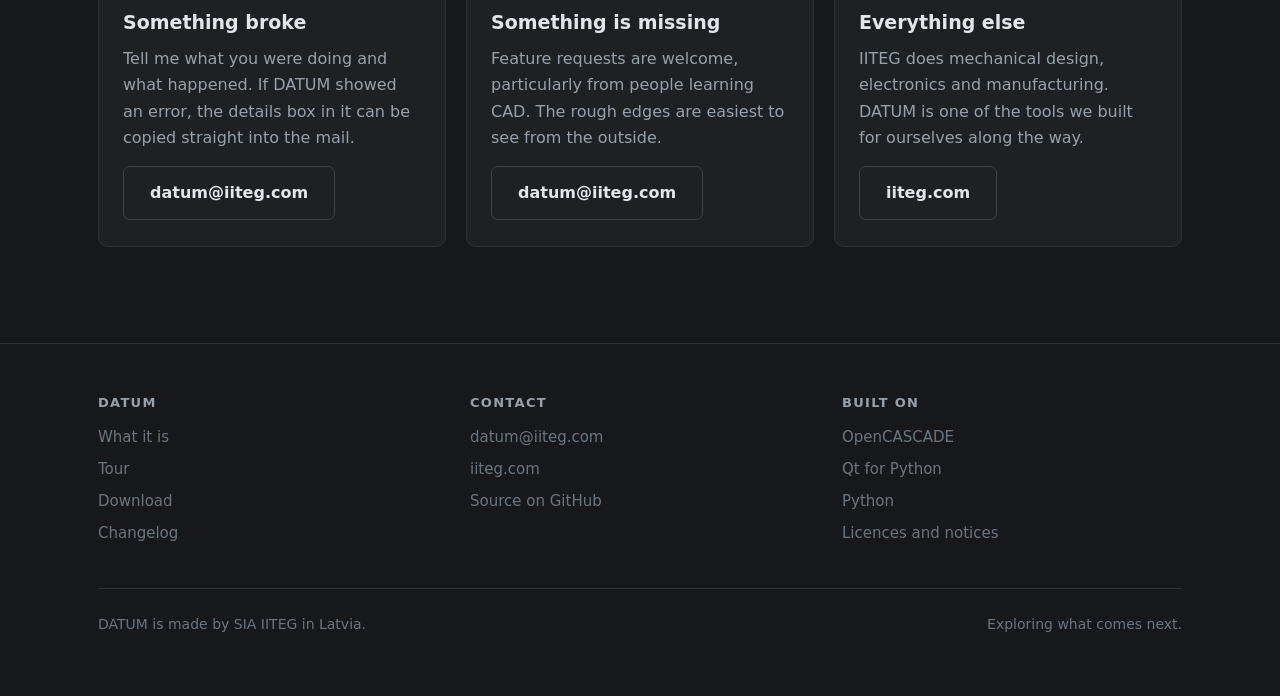
==== commit bdfc6201: "Website for 0.2.6: Base View and Bill of Materials in the tour Two new tour pictures, the Base View " ====
--- a/site/index.html
+++ b/site/index.html
@@ -44,7 +44,7 @@
   <div class="wrap">
     <div class="inner">
       <div class="eyebrow"><span class="dot"></span>
-        <span id="badge-version">Version 0.2.5 · free · open source</span>
+        <span id="badge-version">Version 0.2.6 · free · open source</span>
       </div>
       <h1>Parametric CAD<br><span class="quiet">that fits on a laptop.</span></h1>
       <p class="lede">
@@ -54,7 +54,7 @@
       </p>
       <div class="cta-row">
         <a class="btn primary" id="download-btn"
-           href="https://api.iiteg.com/datum/0.2.5/DATUM-0.2.5-setup.exe">
+           href="https://api.iiteg.com/datum/0.2.6/DATUM-0.2.6-setup.exe">
           <svg viewBox="0 0 24 24" fill="none" stroke="currentColor"
                stroke-width="2" stroke-linecap="round"
                stroke-linejoin="round" aria-hidden="true">
@@ -240,6 +240,24 @@
       </div>
 
       <div class="shot flip">
+        <div class="copy">
+          <span class="tag">Assemble</span>
+          <h3>A Bill of Materials that stays true</h3>
+          <p>Model Data lists what the assembly places, Parts Only every
+            part counted right through the sub-assemblies, with what each
+            weighs from its material. Pick the columns from every
+            dProperties field, and change a part number or a description in
+            the table: it goes back into the part.</p>
+        </div>
+        <div class="frame">
+          <img src="img/bom.png" width="1600" height="958" loading="lazy"
+               alt="The Bill of Materials of an excavator in DATUM, parts
+                    only, with thumbnails, part numbers, descriptions,
+                    materials and masses, beside the machine itself.">
+        </div>
+      </div>
+
+      <div class="shot">
         <div class="copy">
           <span class="tag">Automate</span>
           <h3>Models that build themselves</h3>
@@ -261,14 +279,33 @@
         </div>
       </div>
 
+      <div class="shot flip">
+        <div class="copy">
+          <span class="tag">Draw</span>
+          <h3>Set the views up, then press OK</h3>
+          <p>Base View puts the part on the sheet at once, drawn, with a
+            view cube beside it to point it. Drag it where it goes and click
+            round it for its projections, an isometric off a corner. Nothing
+            is made until OK, and a double-click brings it all back.</p>
+        </div>
+        <div class="frame">
+          <img src="img/baseview.png" width="1600" height="958"
+               loading="lazy"
+               alt="A base view of a bearing housing being set up on a DATUM
+                    sheet, with the view cube beside it, its projections
+                    round it and the Drawing View box open.">
+        </div>
+      </div>
+
       <div class="shot">
         <div class="copy">
           <span class="tag">Draw</span>
           <h3>Drawings you can hand to a workshop</h3>
           <p>Views generate from the model and know when it has changed.
-            Sections hatch their cut faces according to the material,
-            parts lists count the assembly, and balloons renumber
-            themselves when the list does.</p>
+            Dimensions are picked on the view and follow the model when it
+            changes, sections hatch their cut faces according to the
+            material, parts lists count the assembly, and balloons
+            renumber themselves when the list does.</p>
         </div>
         <div class="frame">
           <img src="img/drawing.png" width="1600" height="958" loading="lazy"
@@ -333,7 +370,7 @@
         </div>
         <div class="note" style="border-left-color:var(--silver-deep)">
           <strong>It is young software.</strong>
-          DATUM is at version 0.2.5 and is used daily for real work at
+          DATUM is at version 0.2.6 and is used daily for real work at
           IITEG, but it has not been through thousands of hands yet.
           Keep backups of anything that matters, and please tell me when
           something breaks.
@@ -365,17 +402,17 @@
         Free, no account, no licence key. It updates itself from then on.
       </p>
       <a class="btn primary" id="download-btn-2"
-         href="https://api.iiteg.com/datum/0.2.5/DATUM-0.2.5-setup.exe">
+         href="https://api.iiteg.com/datum/0.2.6/DATUM-0.2.6-setup.exe">
         <svg viewBox="0 0 24 24" fill="none" stroke="currentColor"
              stroke-width="2" stroke-linecap="round" stroke-linejoin="round"
              aria-hidden="true"><path d="M12 3v12m0 0 4-4m-4 4-4-4M4 19h16"/>
         </svg>
-        DATUM <span id="btn-version">0.2.5</span> for Windows
+        DATUM <span id="btn-version">0.2.6</span> for Windows
       </a>
       <div class="meta-row">
         <span>Windows 10 / 11, 64-bit</span>
         <span id="meta-size">106 MB installer</span>
-        <span id="meta-date">Released 23 September 2026</span>
+        <span id="meta-date">Released 2 October 2026</span>
         <span><a href="changelog.html">What's new</a></span>
       </div>
     </div>
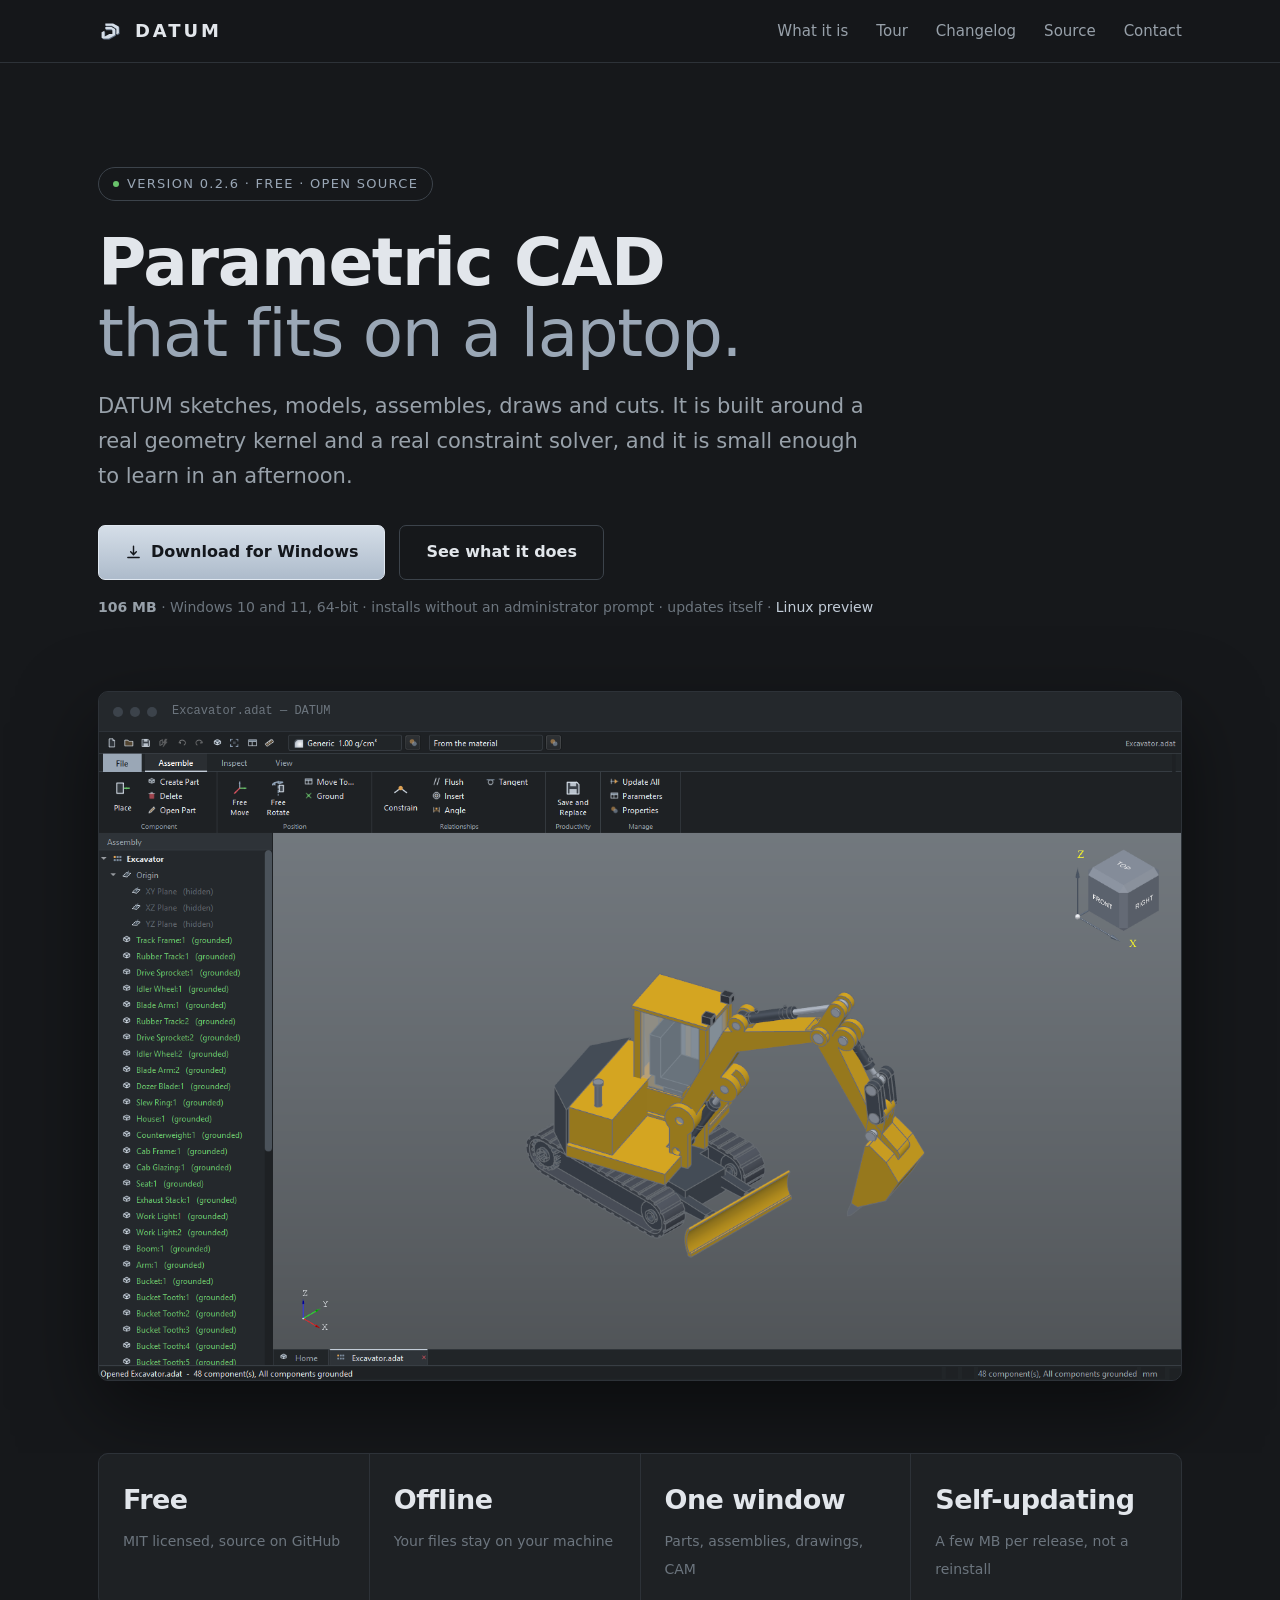
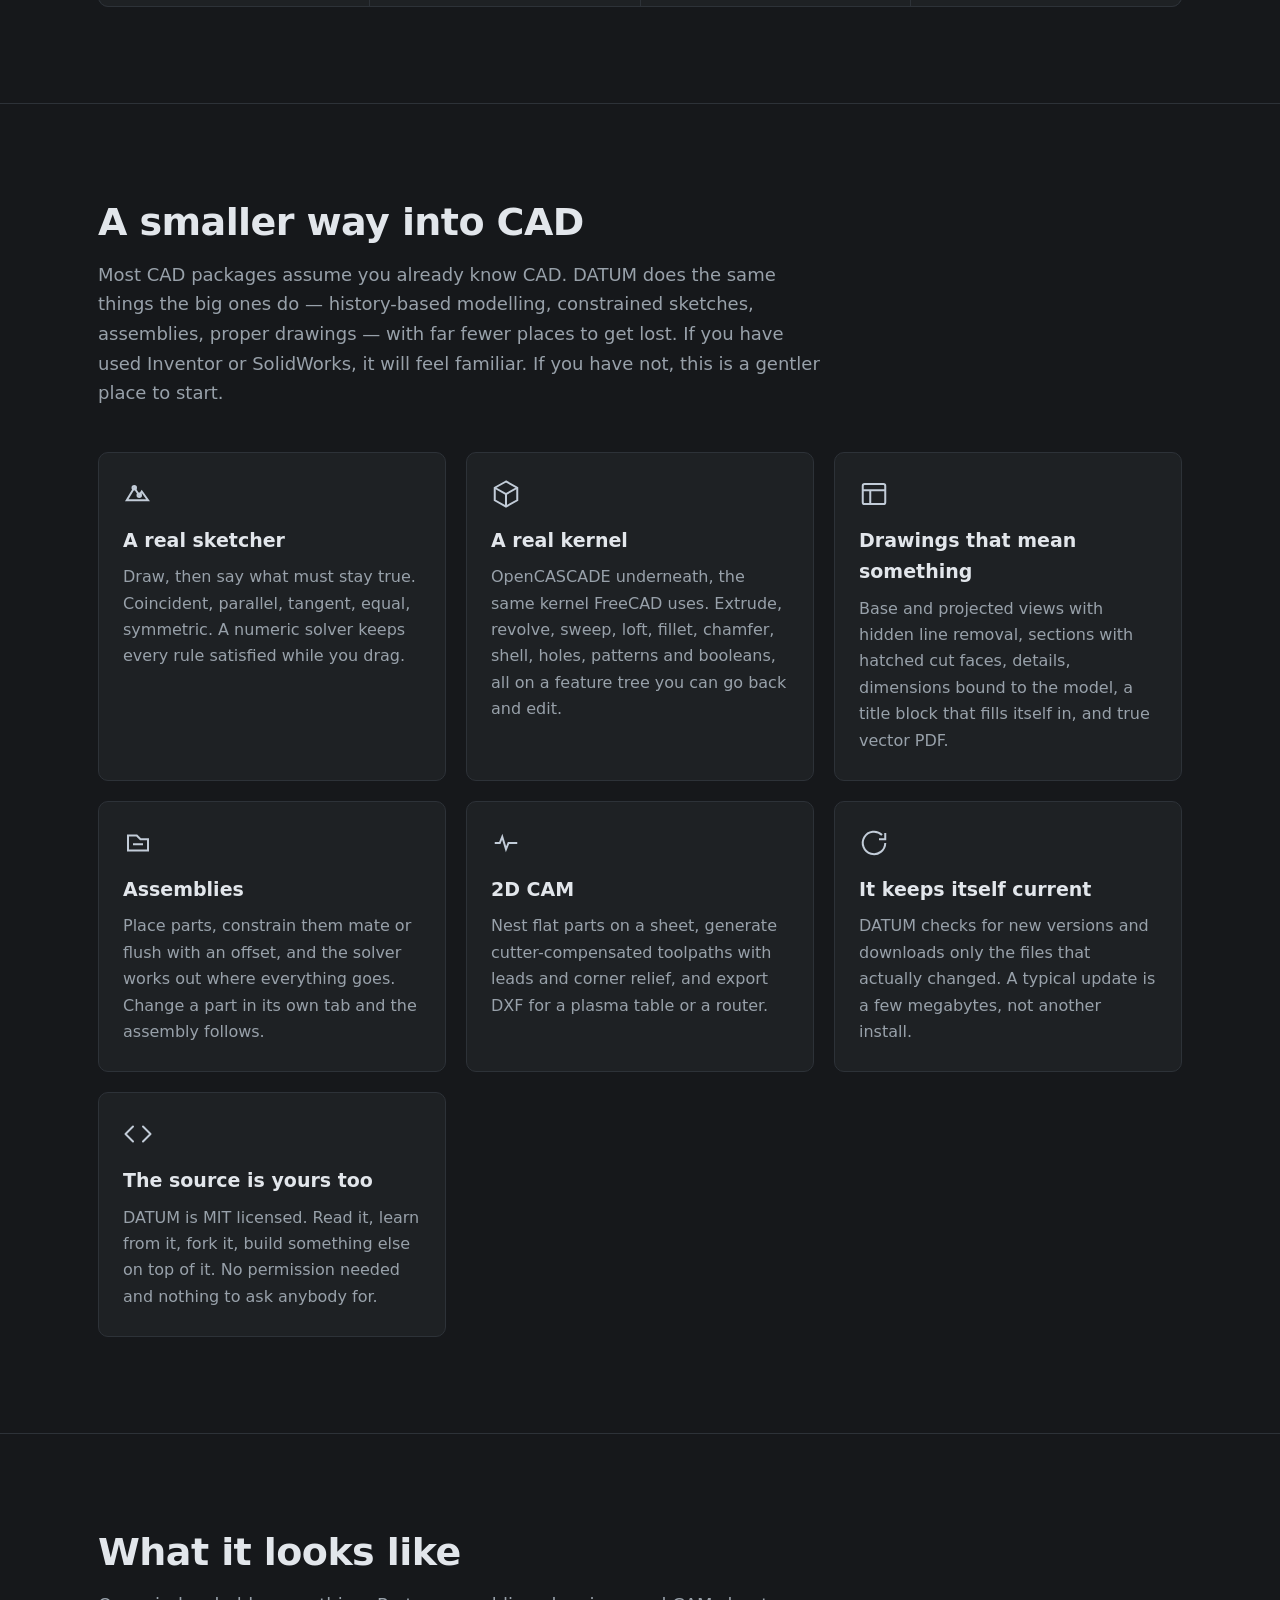
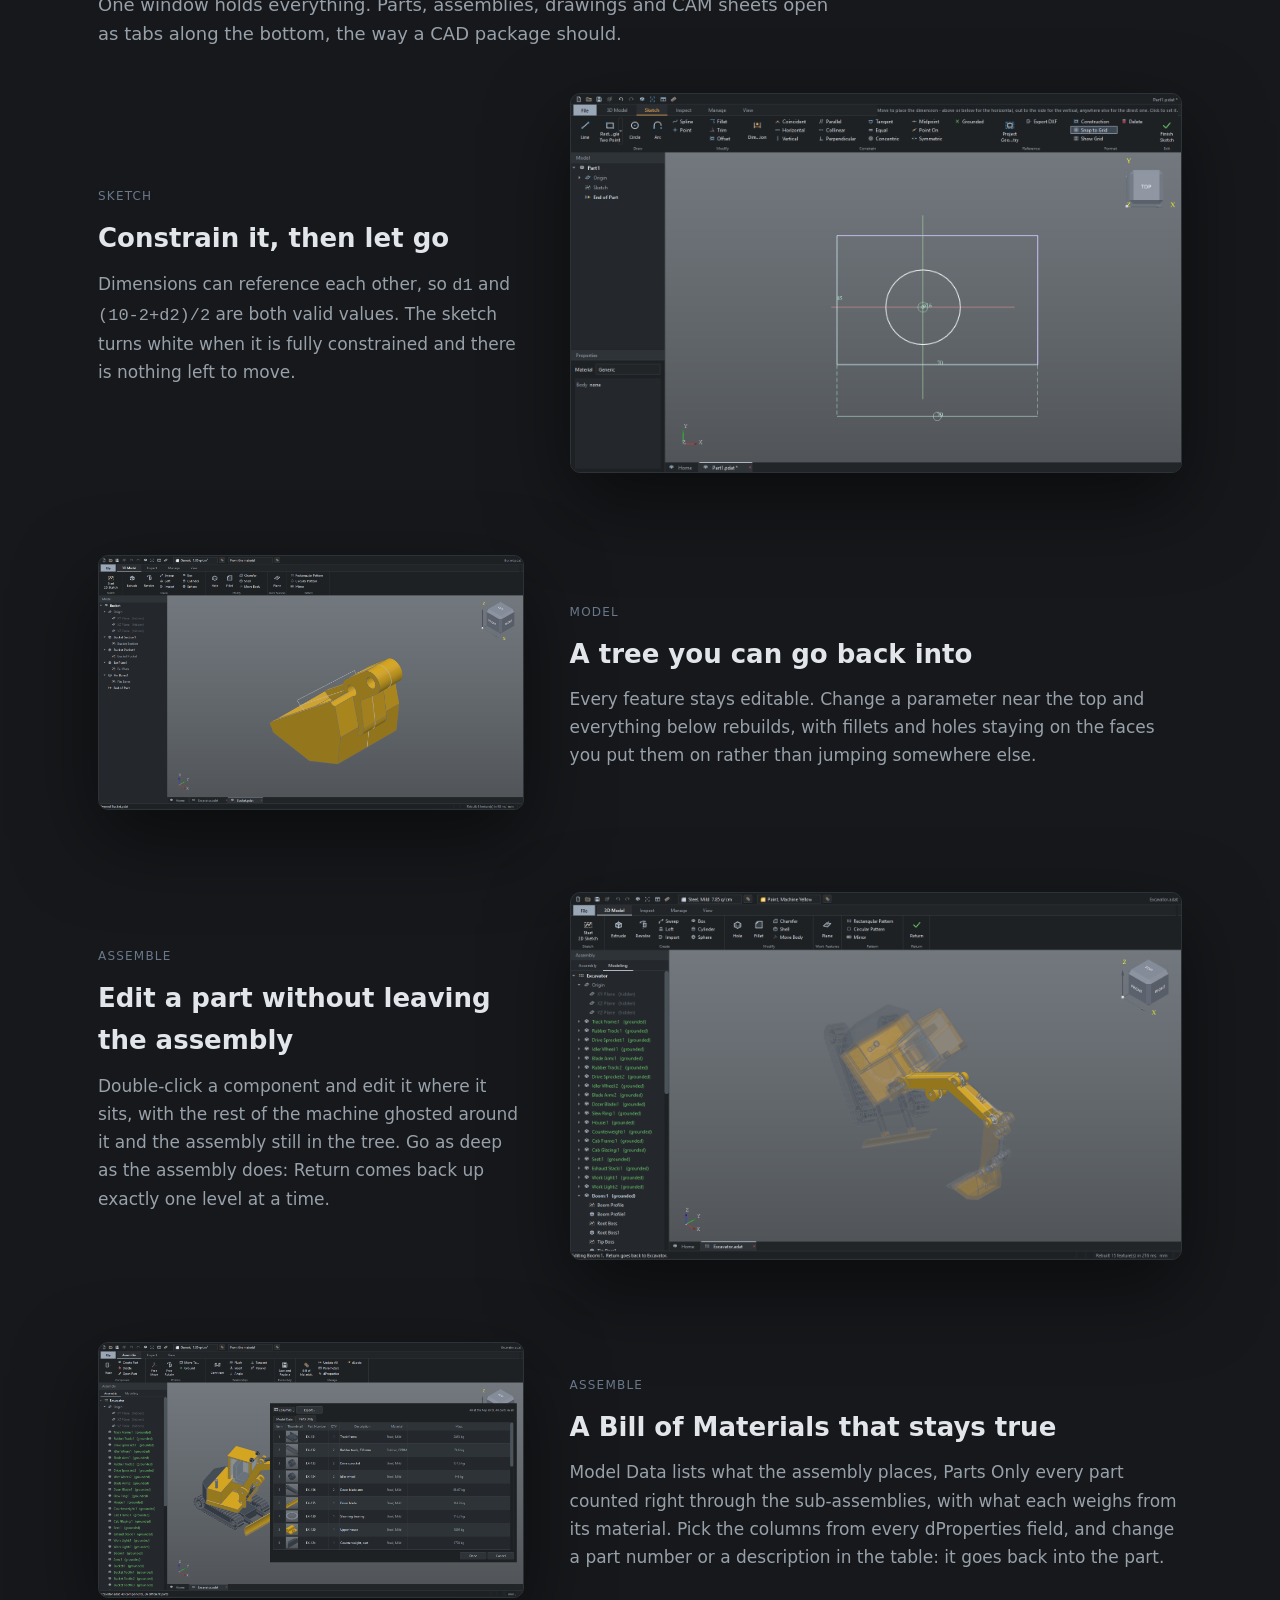
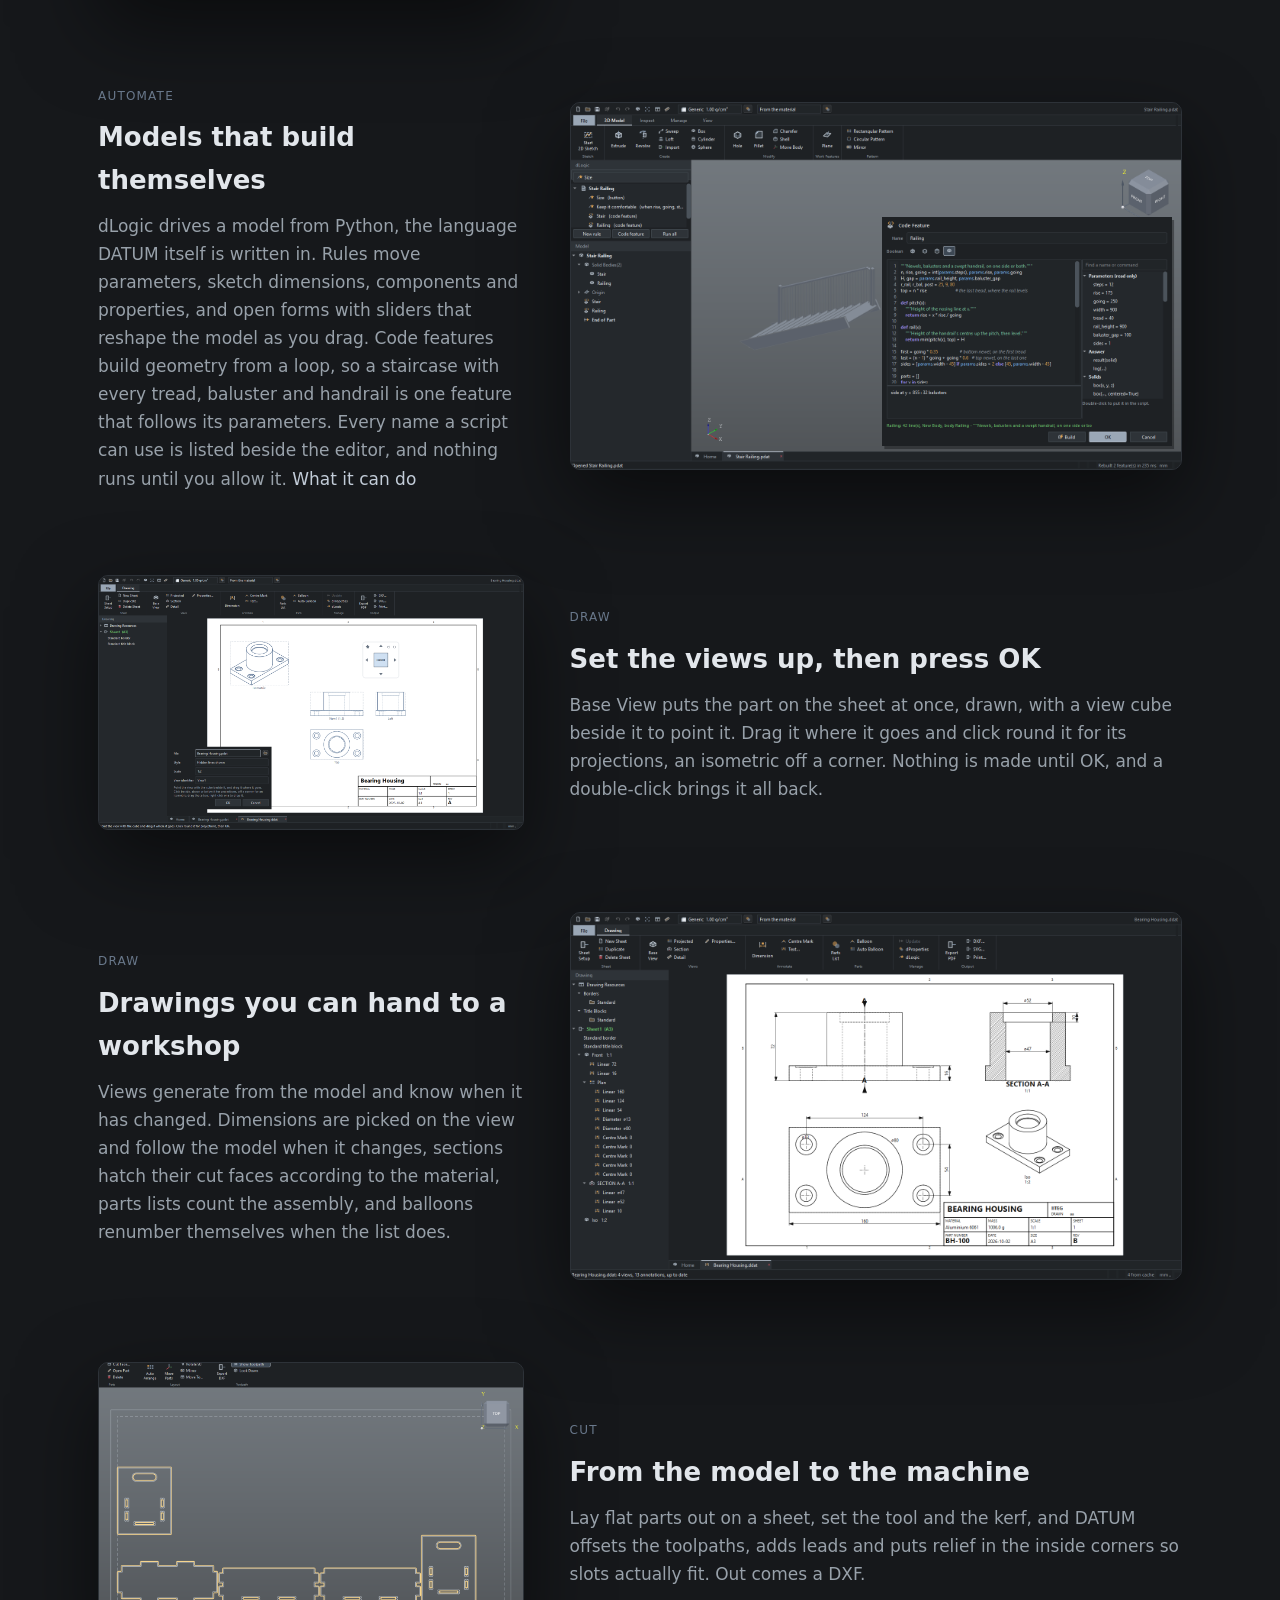
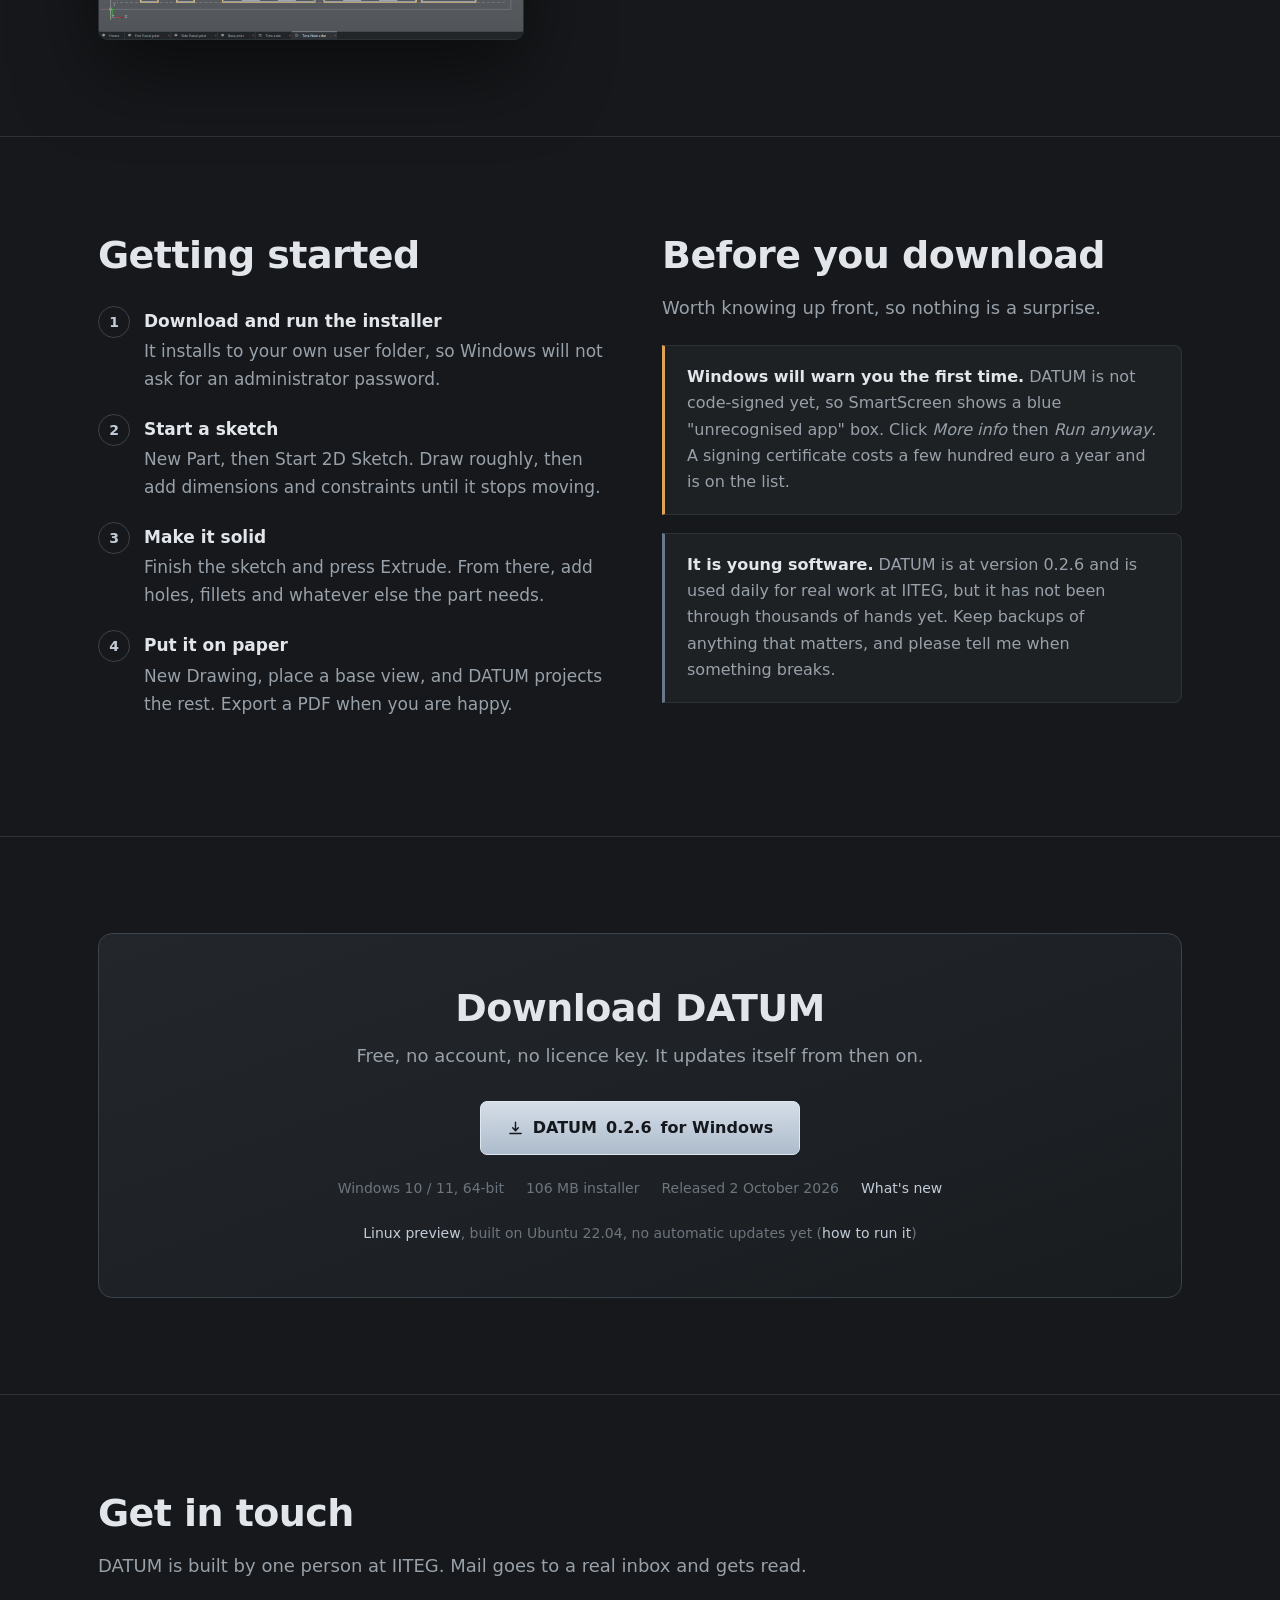
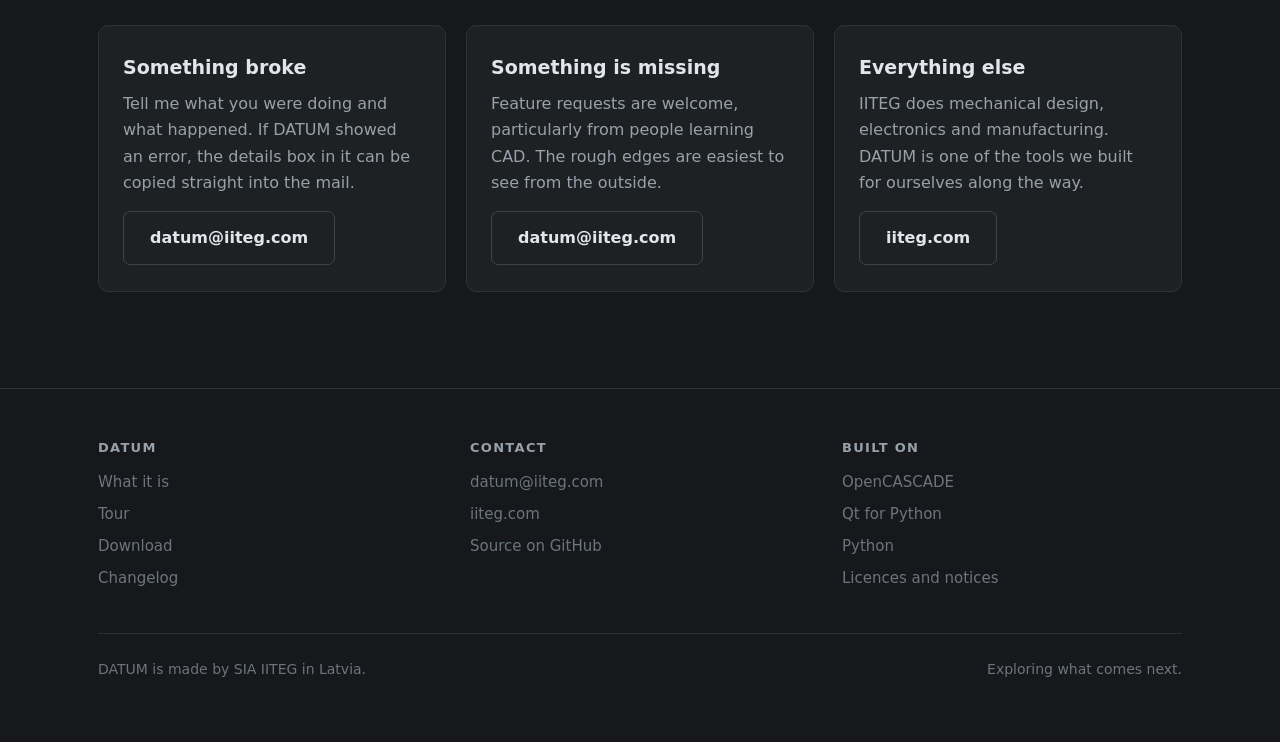
==== commit 01cd3662: "Website: the Linux preview, linked from the front page and the changelog Co-Authored-By: Claude Opus" ====
--- a/site/index.html
+++ b/site/index.html
@@ -66,7 +66,8 @@
       </div>
       <p class="cta-note">
         <strong id="size-note">106 MB</strong> · Windows 10 and 11, 64-bit ·
-        installs without an administrator prompt · updates itself
+        installs without an administrator prompt · updates itself ·
+        <a href="https://github.com/Artis-98/datum/releases/download/v0.2.6/DATUM-0.2.6-linux-x86_64-preview.tar.gz">Linux preview</a>
       </p>
     </div>
 
@@ -414,6 +415,11 @@
         <span id="meta-size">106 MB installer</span>
         <span id="meta-date">Released 2 October 2026</span>
         <span><a href="changelog.html">What's new</a></span>
+      </div>
+      <div class="meta-row">
+        <span><a href="https://github.com/Artis-98/datum/releases/download/v0.2.6/DATUM-0.2.6-linux-x86_64-preview.tar.gz">Linux preview</a>, built on Ubuntu 22.04,
+          no automatic updates yet
+          (<a href="https://github.com/Artis-98/datum/blob/main/docs/LINUX.md">how to run it</a>)</span>
       </div>
     </div>
   </div>
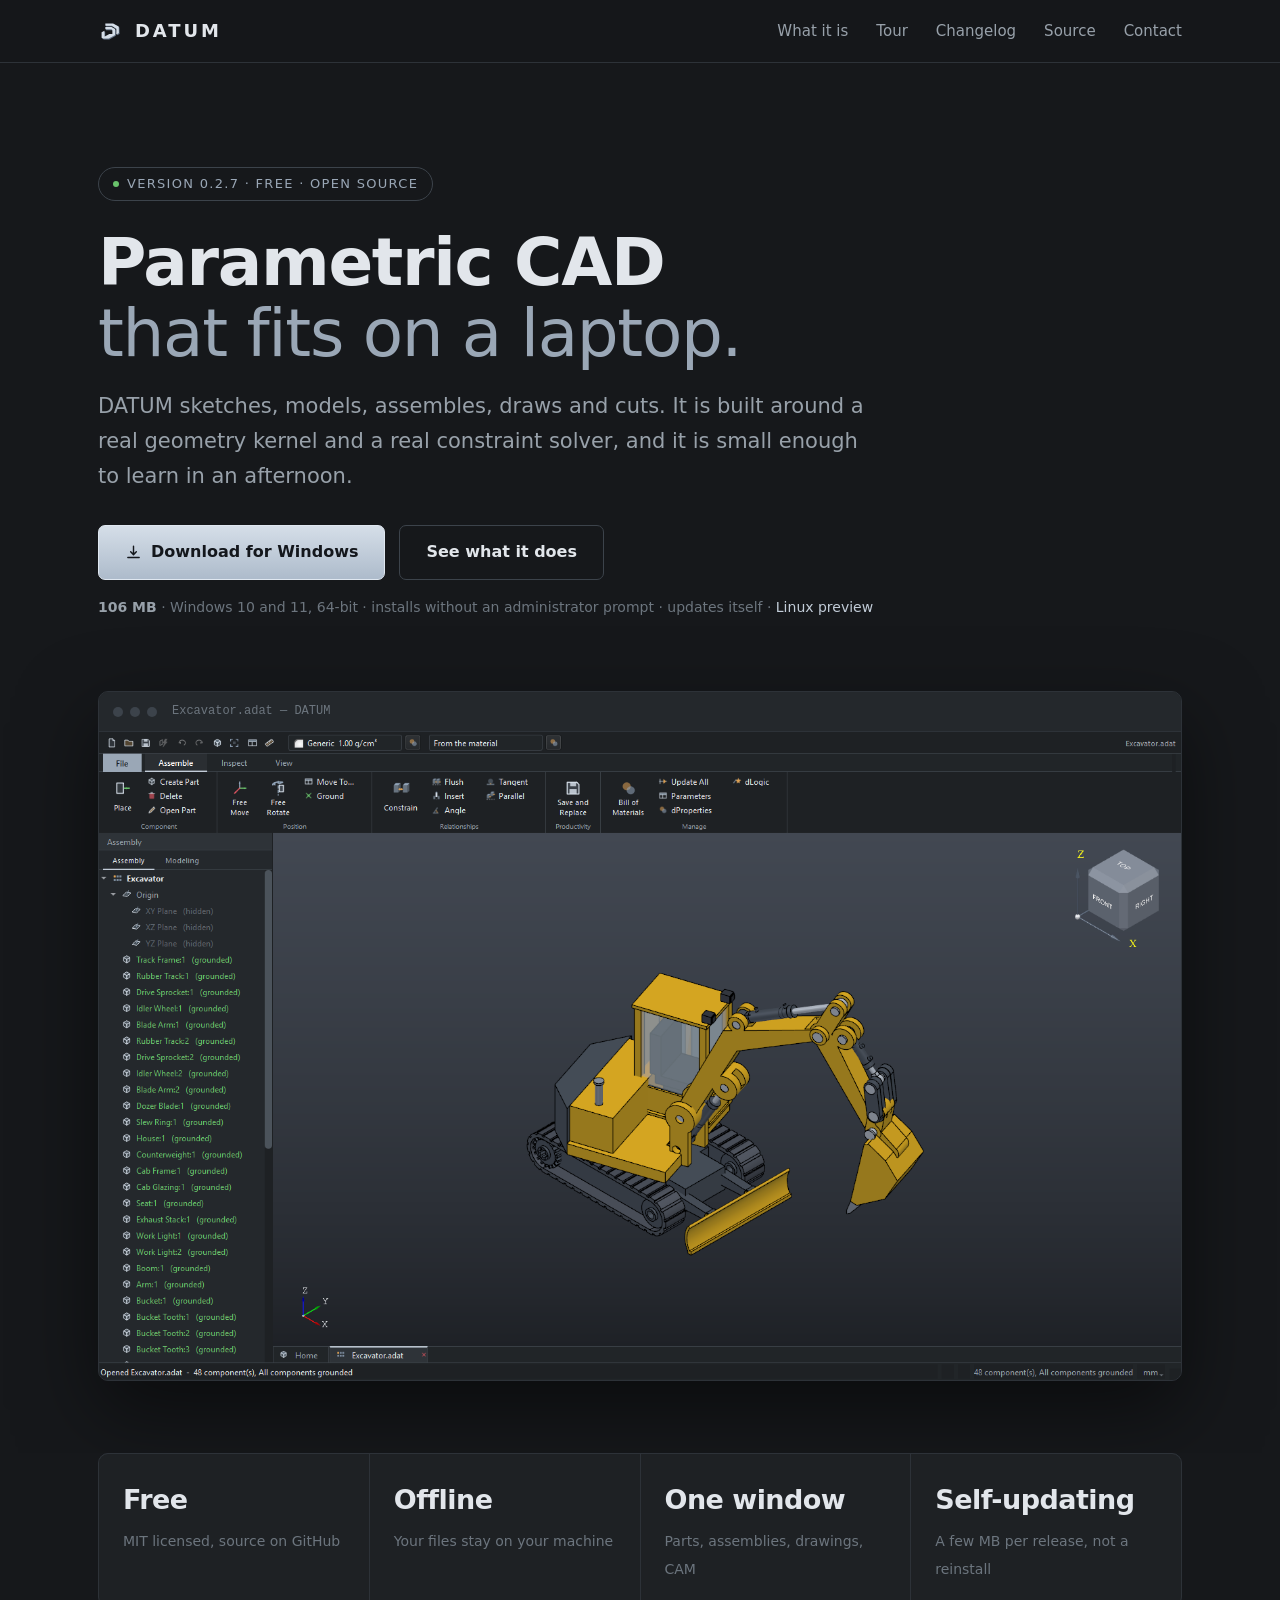
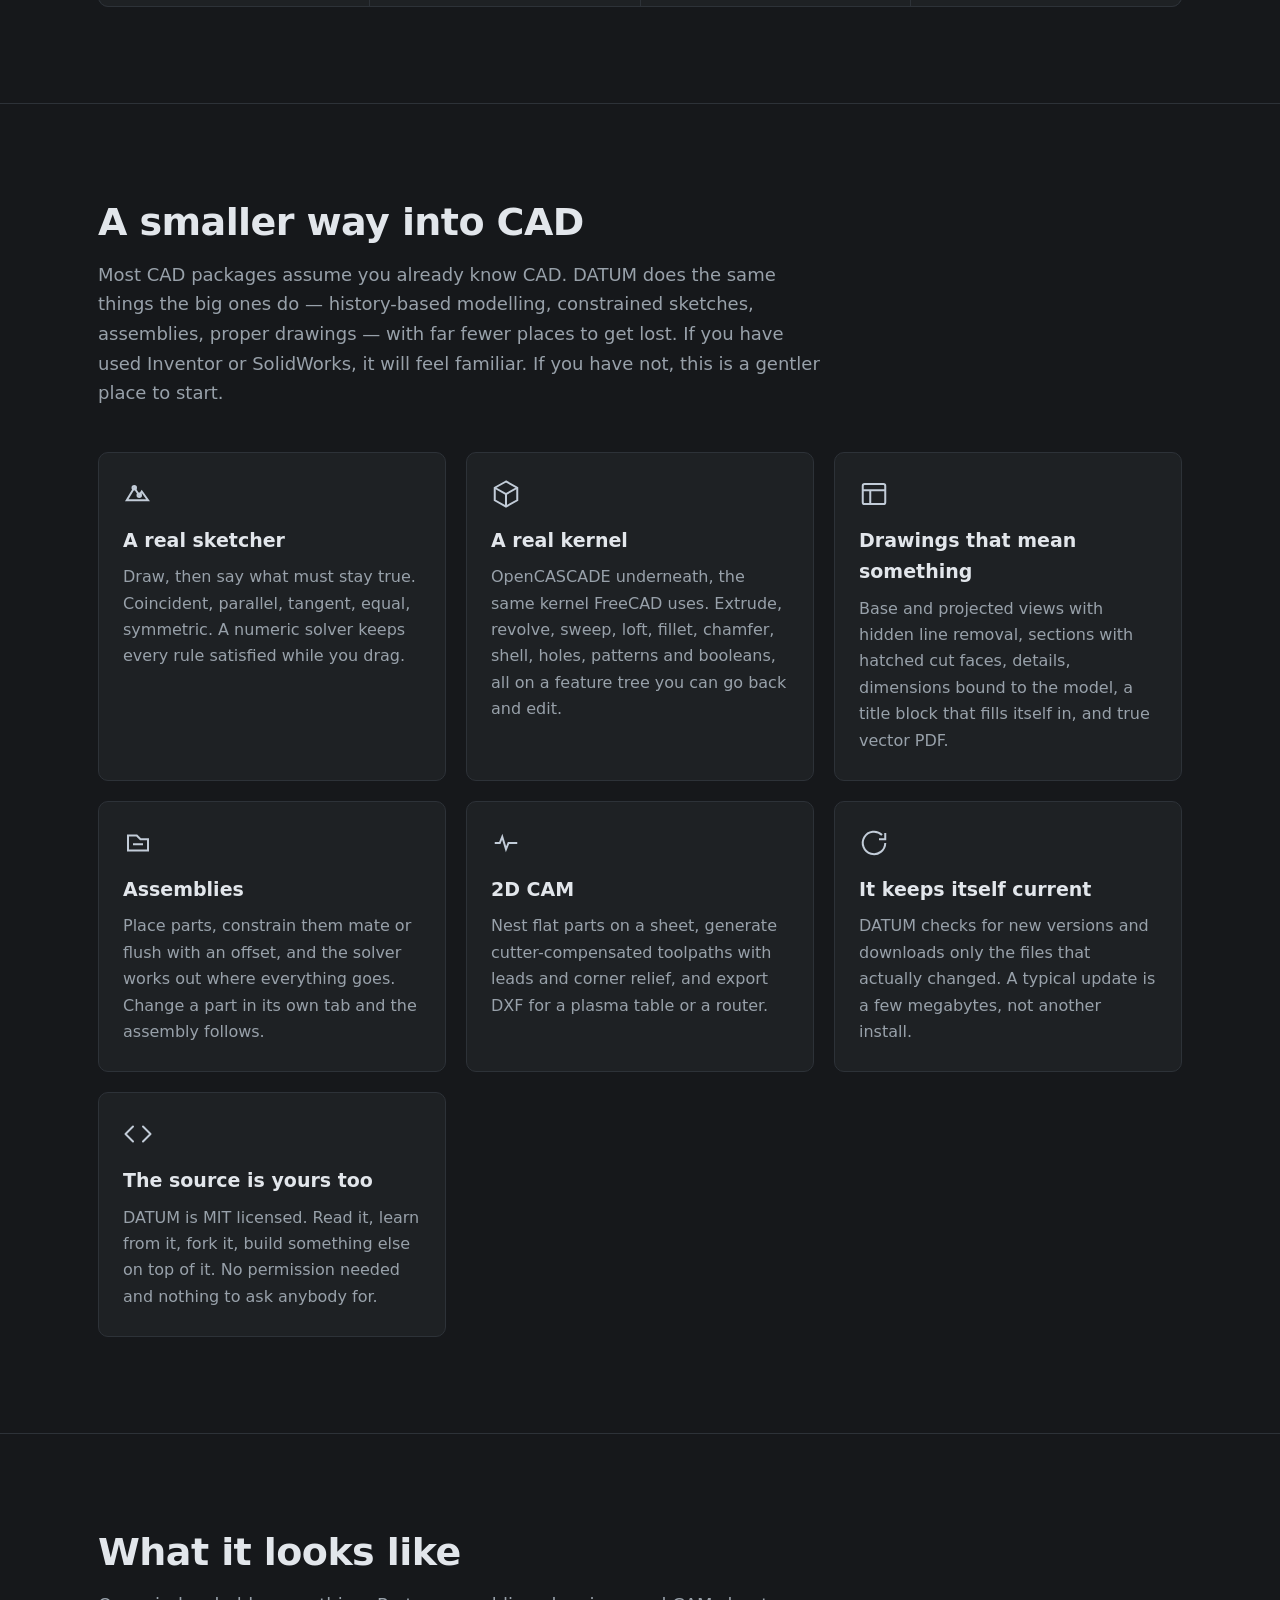
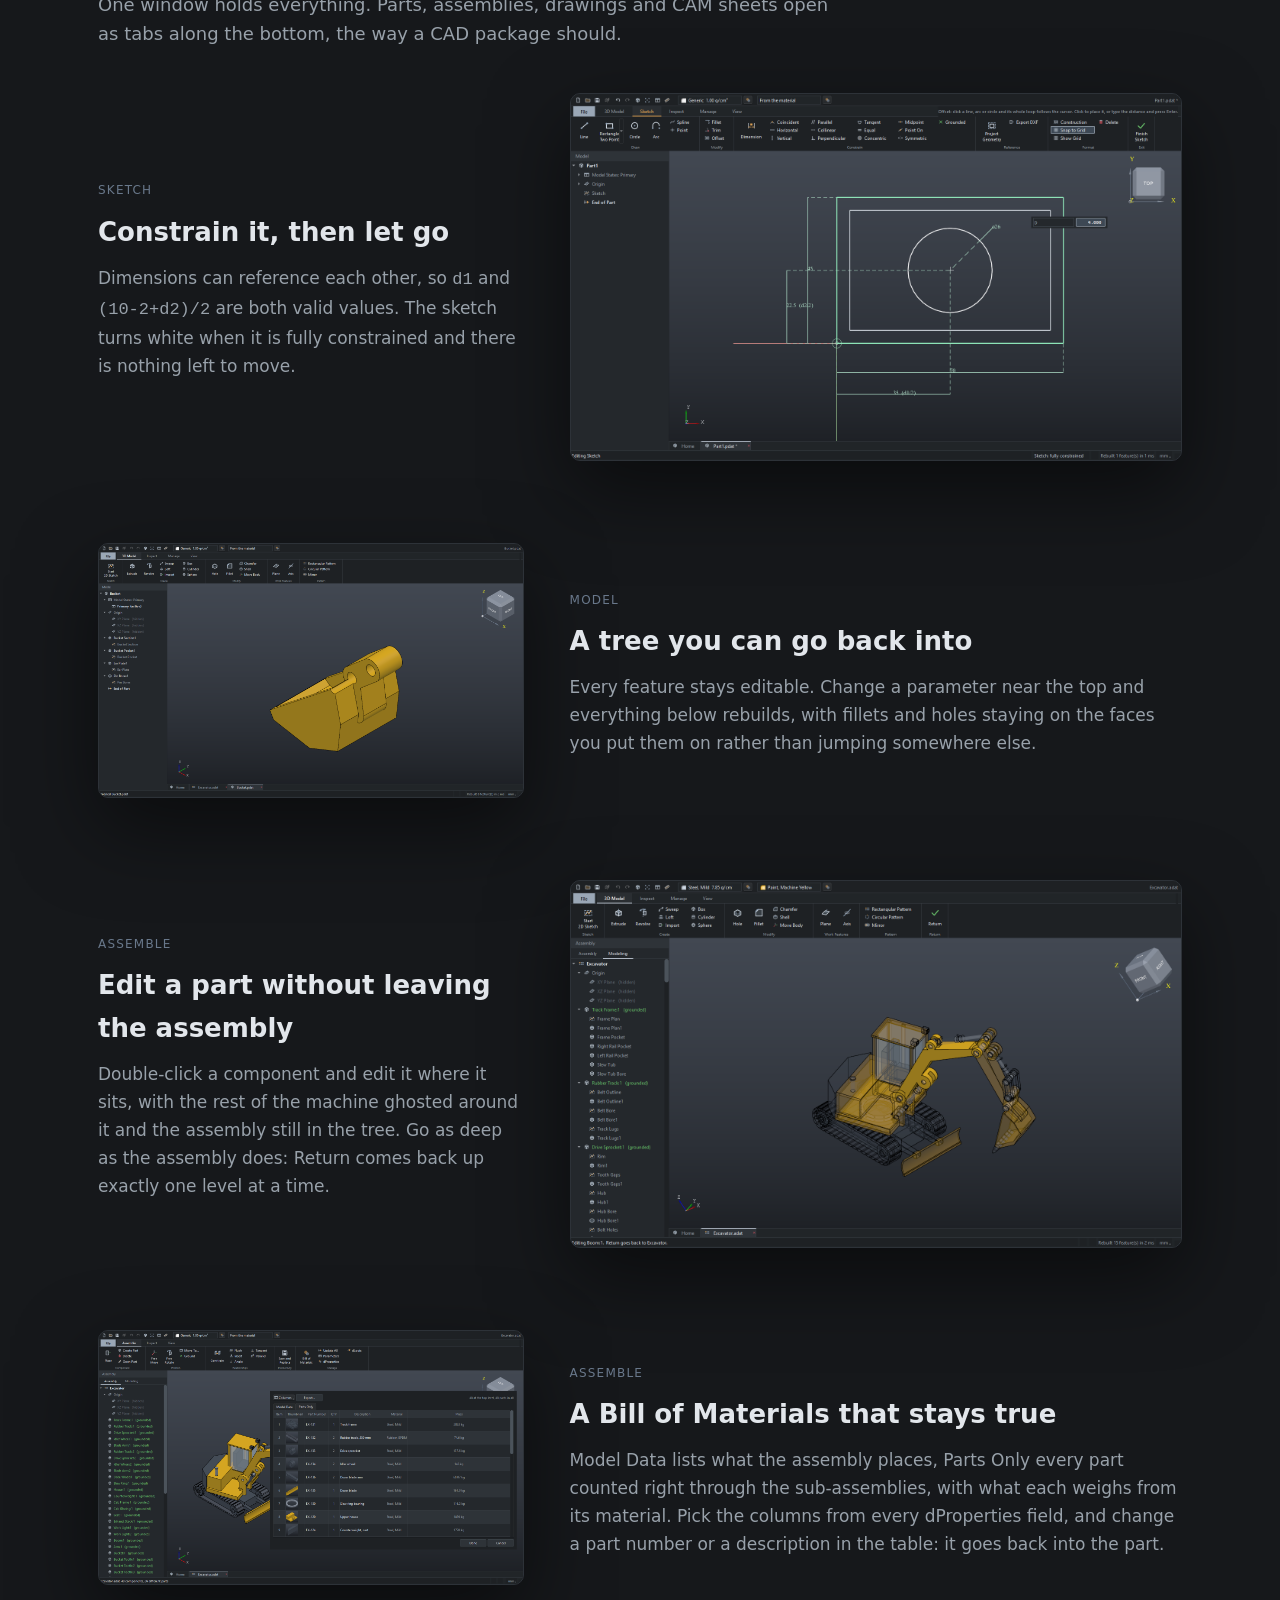
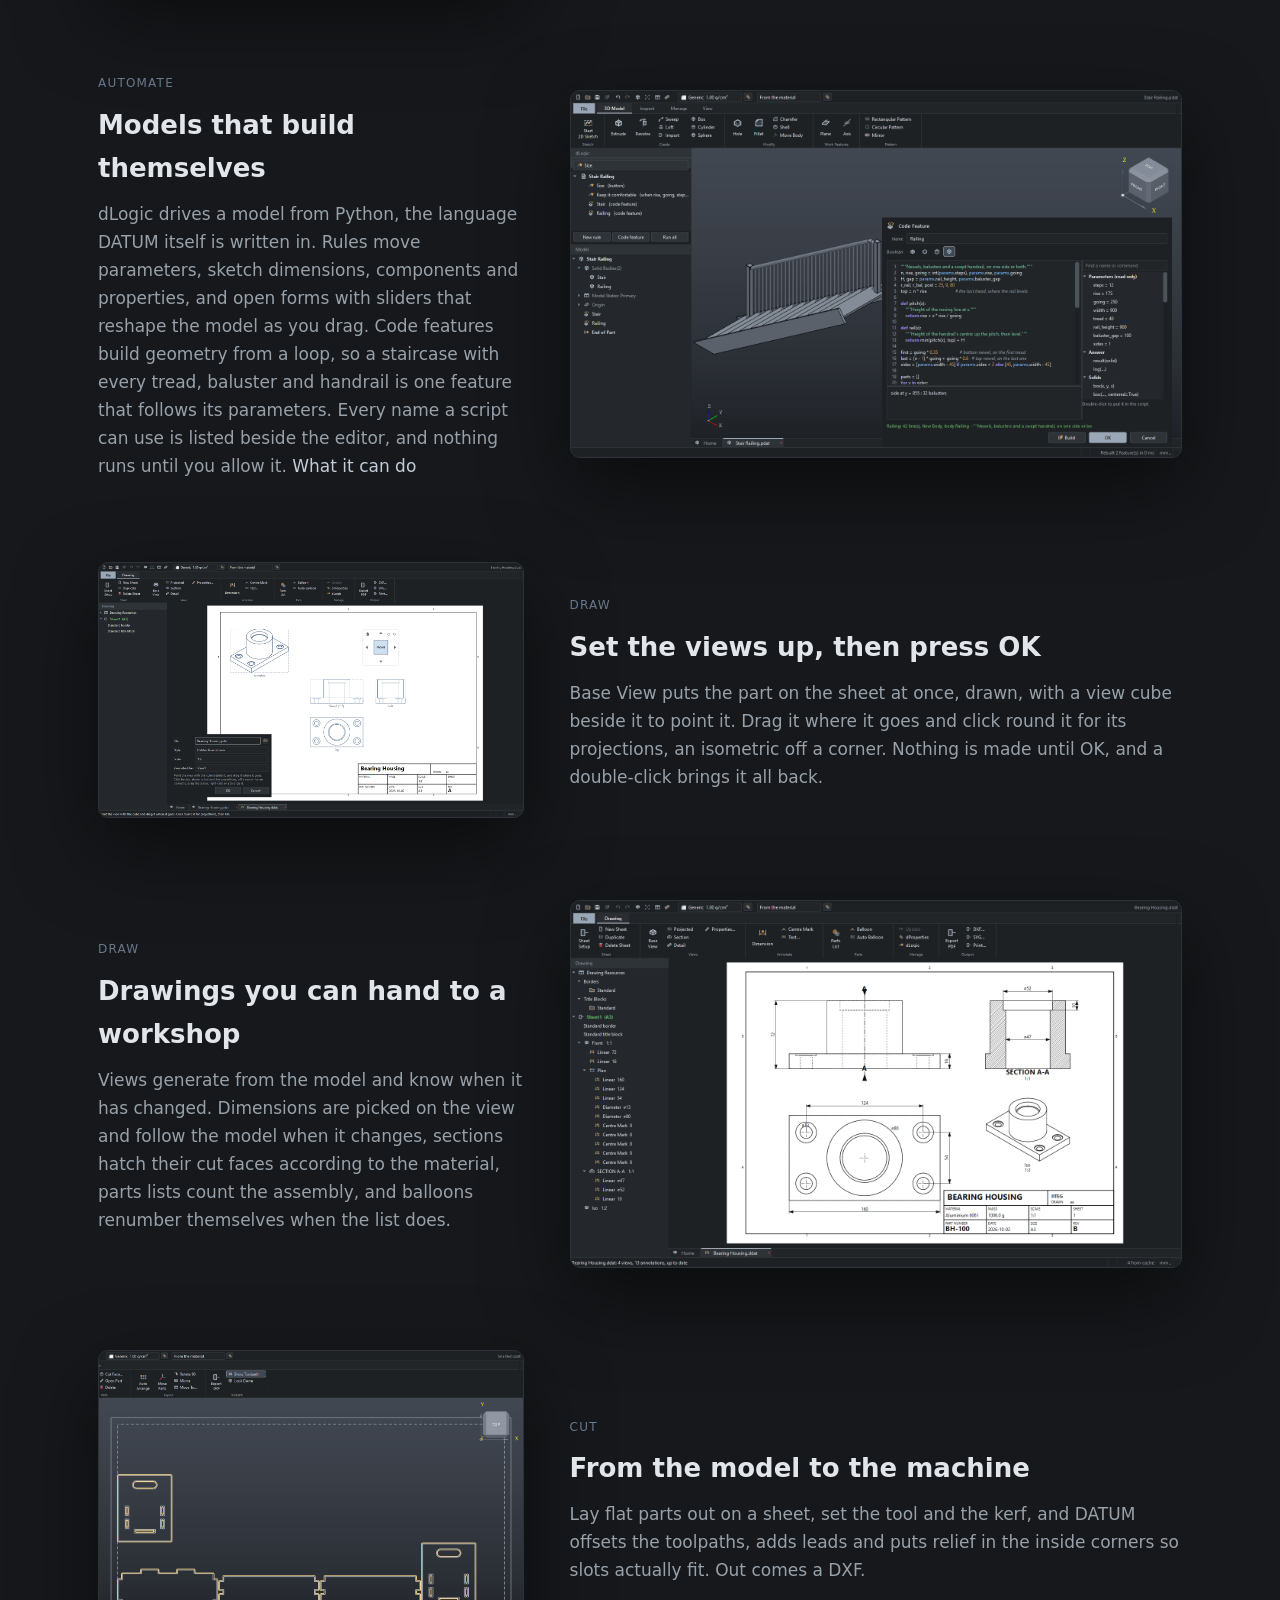
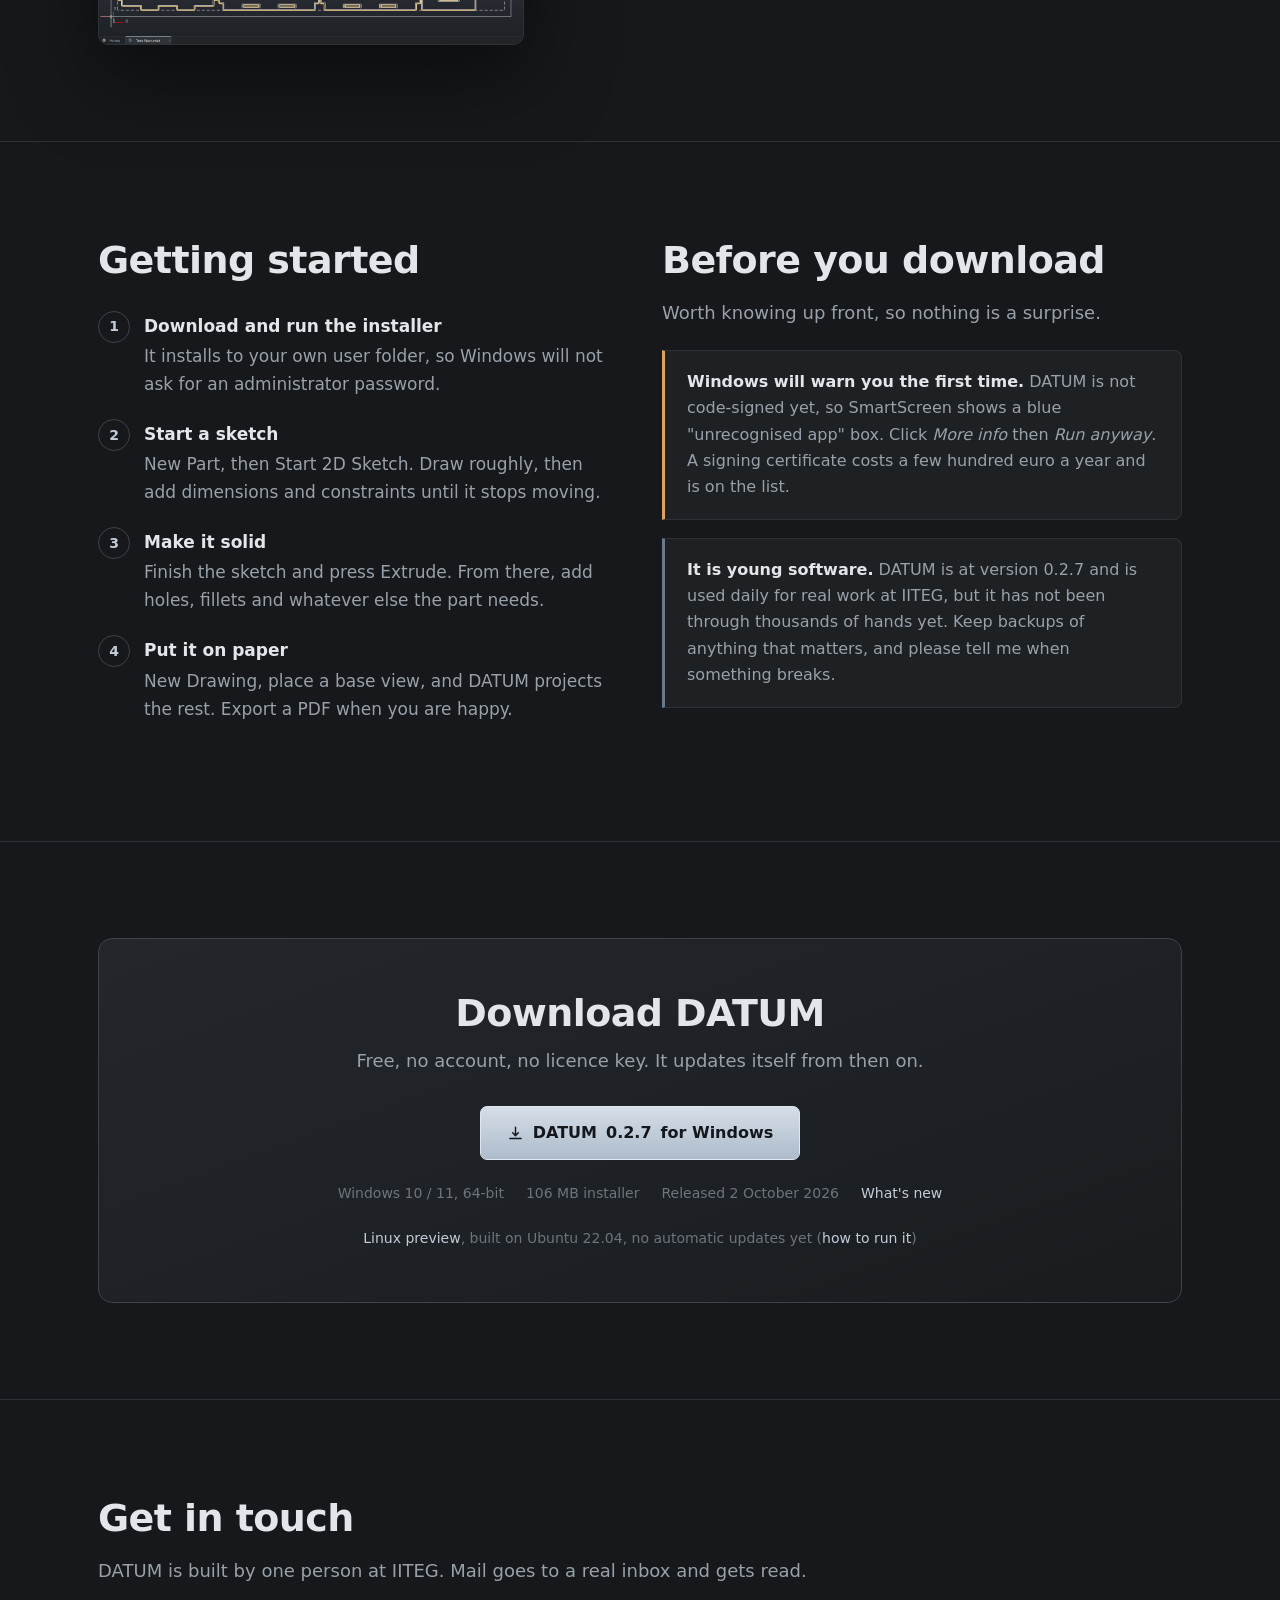
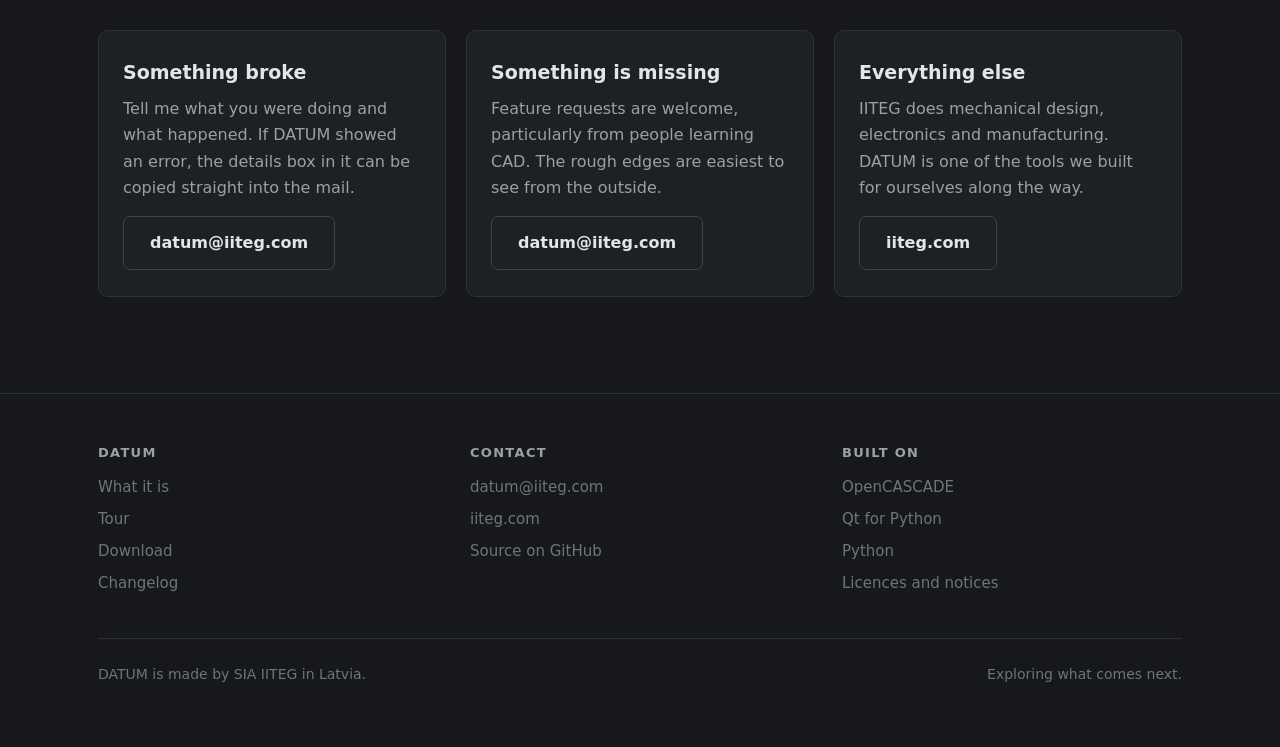
==== commit 5fba63bb: "DATUM 0.2.7" ====
--- a/site/index.html
+++ b/site/index.html
@@ -44,7 +44,7 @@
   <div class="wrap">
     <div class="inner">
       <div class="eyebrow"><span class="dot"></span>
-        <span id="badge-version">Version 0.2.6 · free · open source</span>
+        <span id="badge-version">Version 0.2.7 · free · open source</span>
       </div>
       <h1>Parametric CAD<br><span class="quiet">that fits on a laptop.</span></h1>
       <p class="lede">
@@ -54,7 +54,7 @@
       </p>
       <div class="cta-row">
         <a class="btn primary" id="download-btn"
-           href="https://api.iiteg.com/datum/0.2.6/DATUM-0.2.6-setup.exe">
+           href="https://api.iiteg.com/datum/0.2.7/DATUM-0.2.7-setup.exe">
           <svg viewBox="0 0 24 24" fill="none" stroke="currentColor"
                stroke-width="2" stroke-linecap="round"
                stroke-linejoin="round" aria-hidden="true">
@@ -67,7 +67,7 @@
       <p class="cta-note">
         <strong id="size-note">106 MB</strong> · Windows 10 and 11, 64-bit ·
         installs without an administrator prompt · updates itself ·
-        <a href="https://github.com/Artis-98/datum/releases/download/v0.2.6/DATUM-0.2.6-linux-x86_64-preview.tar.gz">Linux preview</a>
+        <a href="https://github.com/Artis-98/datum/releases/download/v0.2.7/DATUM-0.2.7-linux-x86_64-preview.tar.gz">Linux preview</a>
       </p>
     </div>
 
@@ -202,9 +202,10 @@
             and there is nothing left to move.</p>
         </div>
         <div class="frame">
-          <img src="img/sketch.png" width="1500" height="928" loading="lazy"
-               alt="The DATUM sketcher with a rectangle and a circle,
-                    dimensioned and fully constrained.">
+          <img src="img/sketch.png" width="1600" height="958" loading="lazy"
+               alt="The DATUM sketcher with a plate and a hole, fully
+                    constrained, and the Offset tool pulling a lip in from
+                    the edge with its distance beside the cursor.">
         </div>
       </div>
 
@@ -326,7 +327,7 @@
             inside corners so slots actually fit. Out comes a DXF.</p>
         </div>
         <div class="frame">
-          <img src="img/cam.png" width="1368" height="894" loading="lazy"
+          <img src="img/cam.png" width="1343" height="932" loading="lazy"
                alt="Flat parts nested on a sheet in DATUM with
                     cutter-compensated toolpaths around each one.">
         </div>
@@ -371,7 +372,7 @@
         </div>
         <div class="note" style="border-left-color:var(--silver-deep)">
           <strong>It is young software.</strong>
-          DATUM is at version 0.2.6 and is used daily for real work at
+          DATUM is at version 0.2.7 and is used daily for real work at
           IITEG, but it has not been through thousands of hands yet.
           Keep backups of anything that matters, and please tell me when
           something breaks.
@@ -403,12 +404,12 @@
         Free, no account, no licence key. It updates itself from then on.
       </p>
       <a class="btn primary" id="download-btn-2"
-         href="https://api.iiteg.com/datum/0.2.6/DATUM-0.2.6-setup.exe">
+         href="https://api.iiteg.com/datum/0.2.7/DATUM-0.2.7-setup.exe">
         <svg viewBox="0 0 24 24" fill="none" stroke="currentColor"
              stroke-width="2" stroke-linecap="round" stroke-linejoin="round"
              aria-hidden="true"><path d="M12 3v12m0 0 4-4m-4 4-4-4M4 19h16"/>
         </svg>
-        DATUM <span id="btn-version">0.2.6</span> for Windows
+        DATUM <span id="btn-version">0.2.7</span> for Windows
       </a>
       <div class="meta-row">
         <span>Windows 10 / 11, 64-bit</span>
@@ -417,7 +418,7 @@
         <span><a href="changelog.html">What's new</a></span>
       </div>
       <div class="meta-row">
-        <span><a href="https://github.com/Artis-98/datum/releases/download/v0.2.6/DATUM-0.2.6-linux-x86_64-preview.tar.gz">Linux preview</a>, built on Ubuntu 22.04,
+        <span><a href="https://github.com/Artis-98/datum/releases/download/v0.2.7/DATUM-0.2.7-linux-x86_64-preview.tar.gz">Linux preview</a>, built on Ubuntu 22.04,
           no automatic updates yet
           (<a href="https://github.com/Artis-98/datum/blob/main/docs/LINUX.md">how to run it</a>)</span>
       </div>
